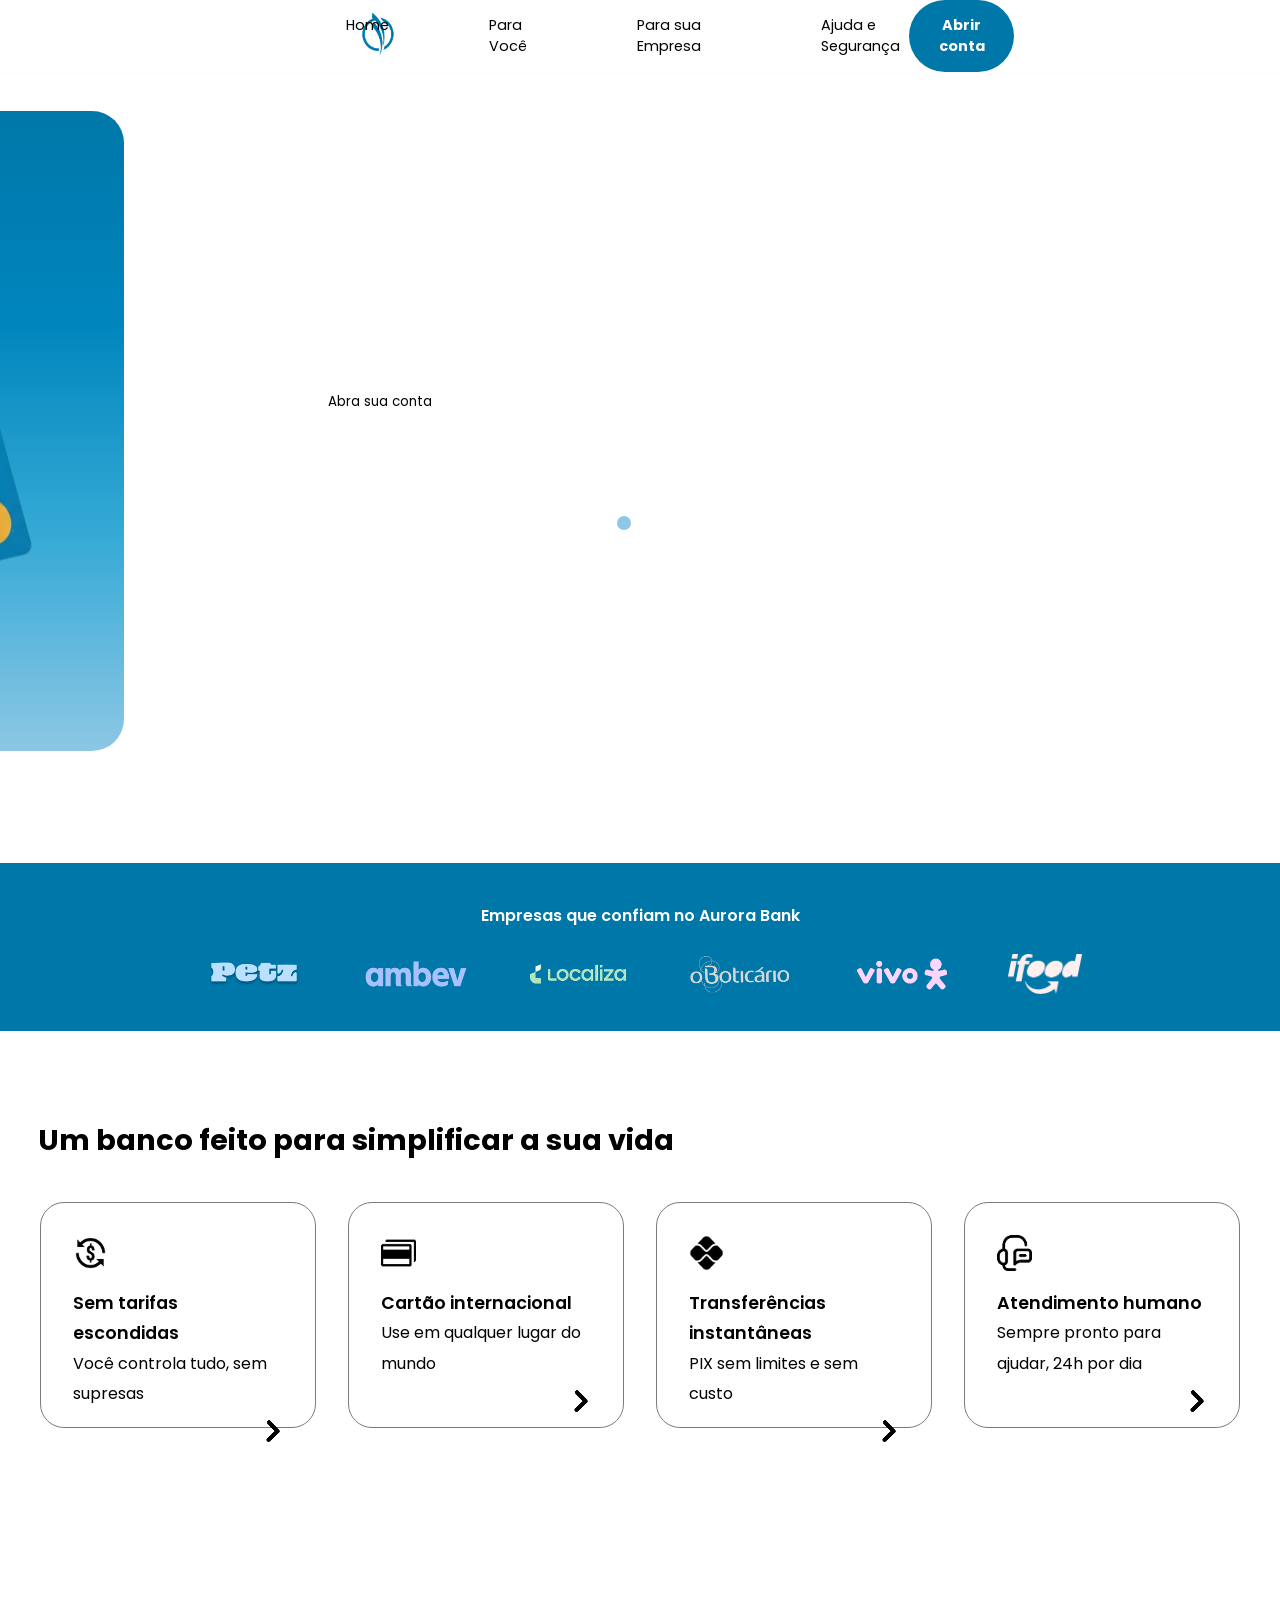
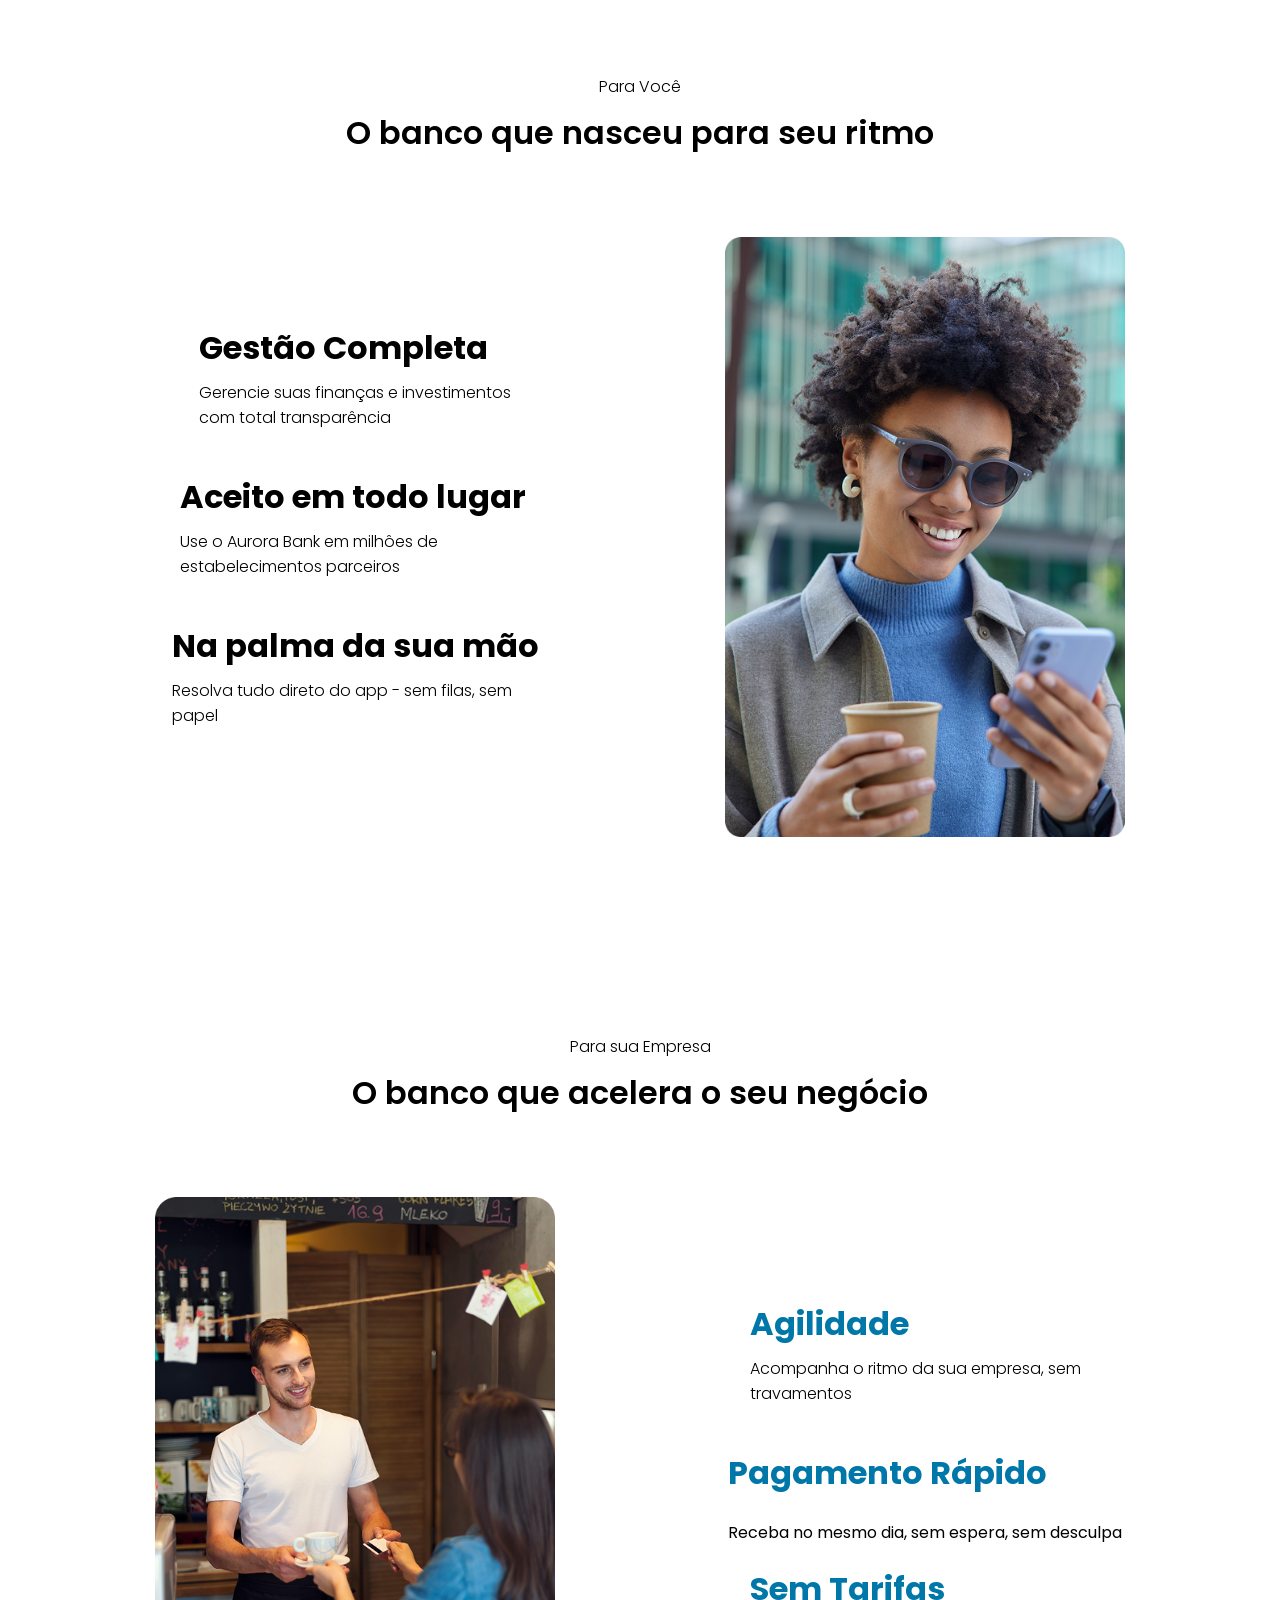
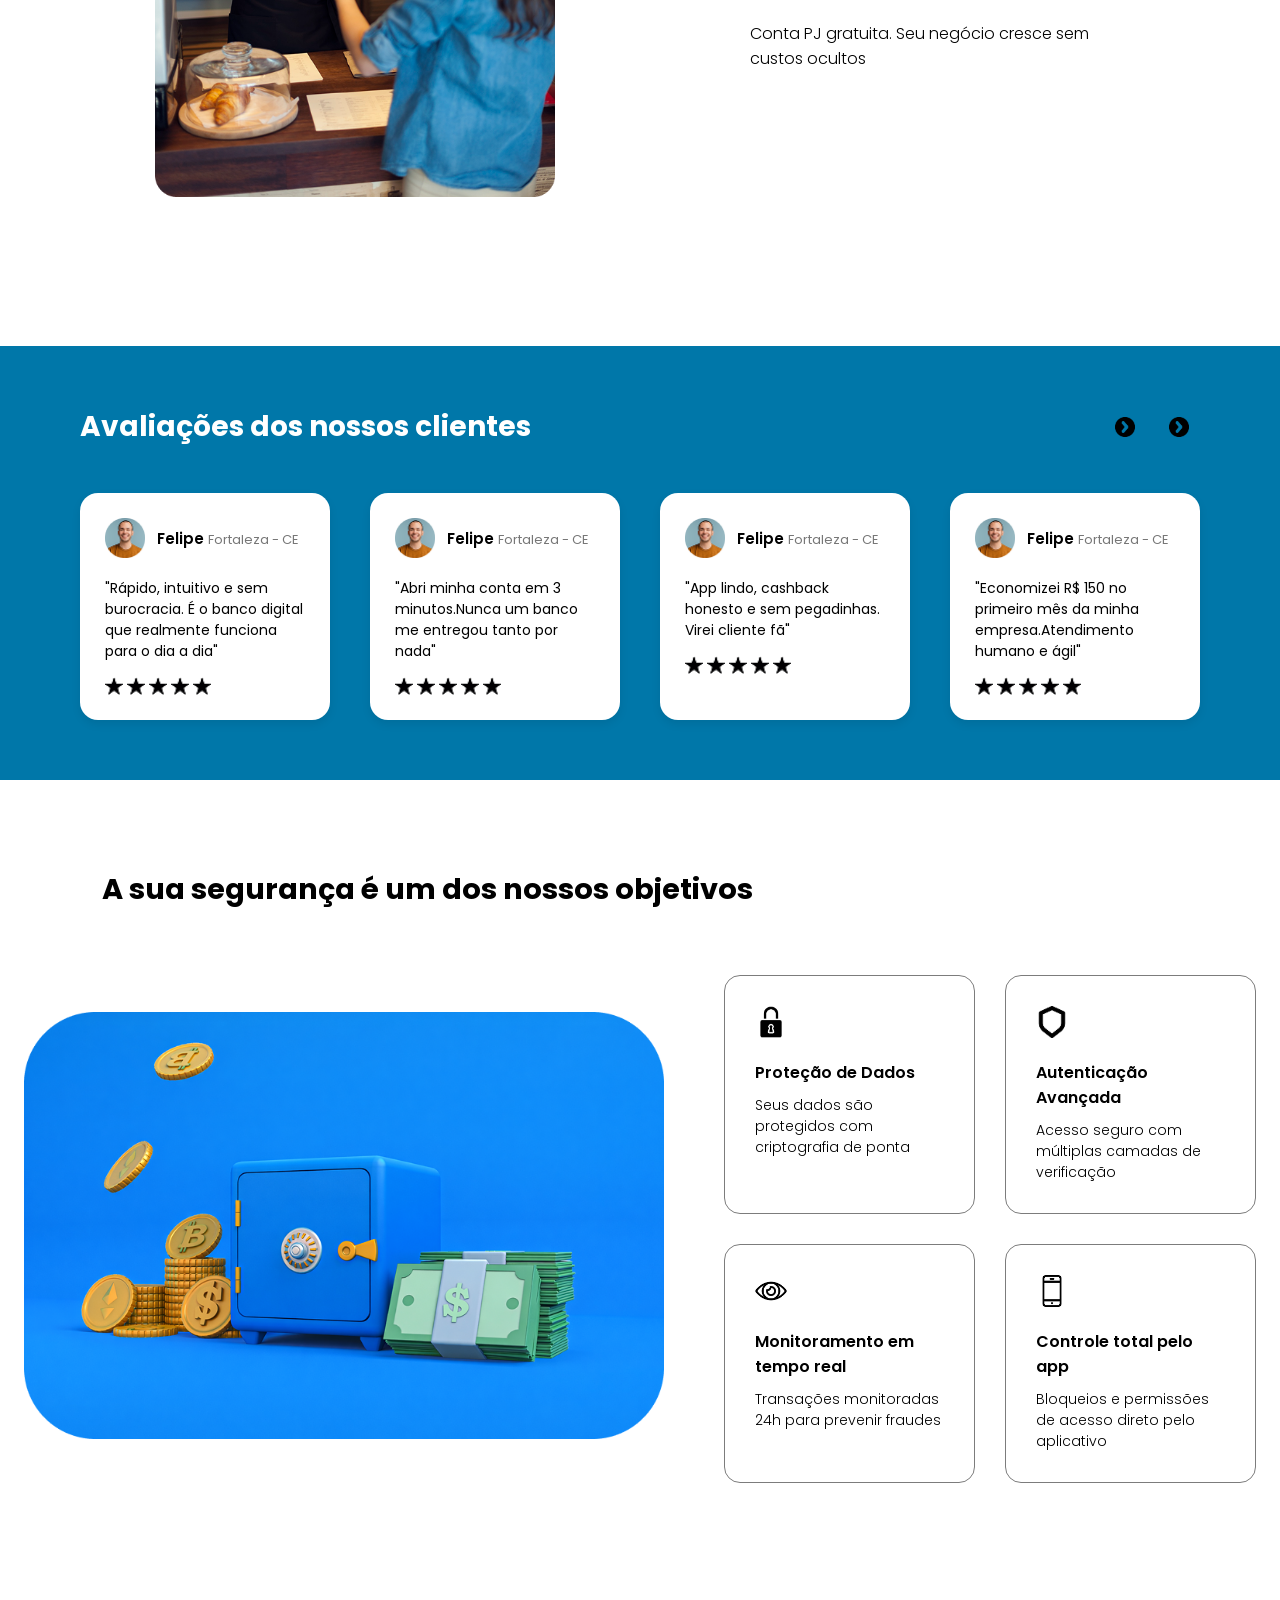
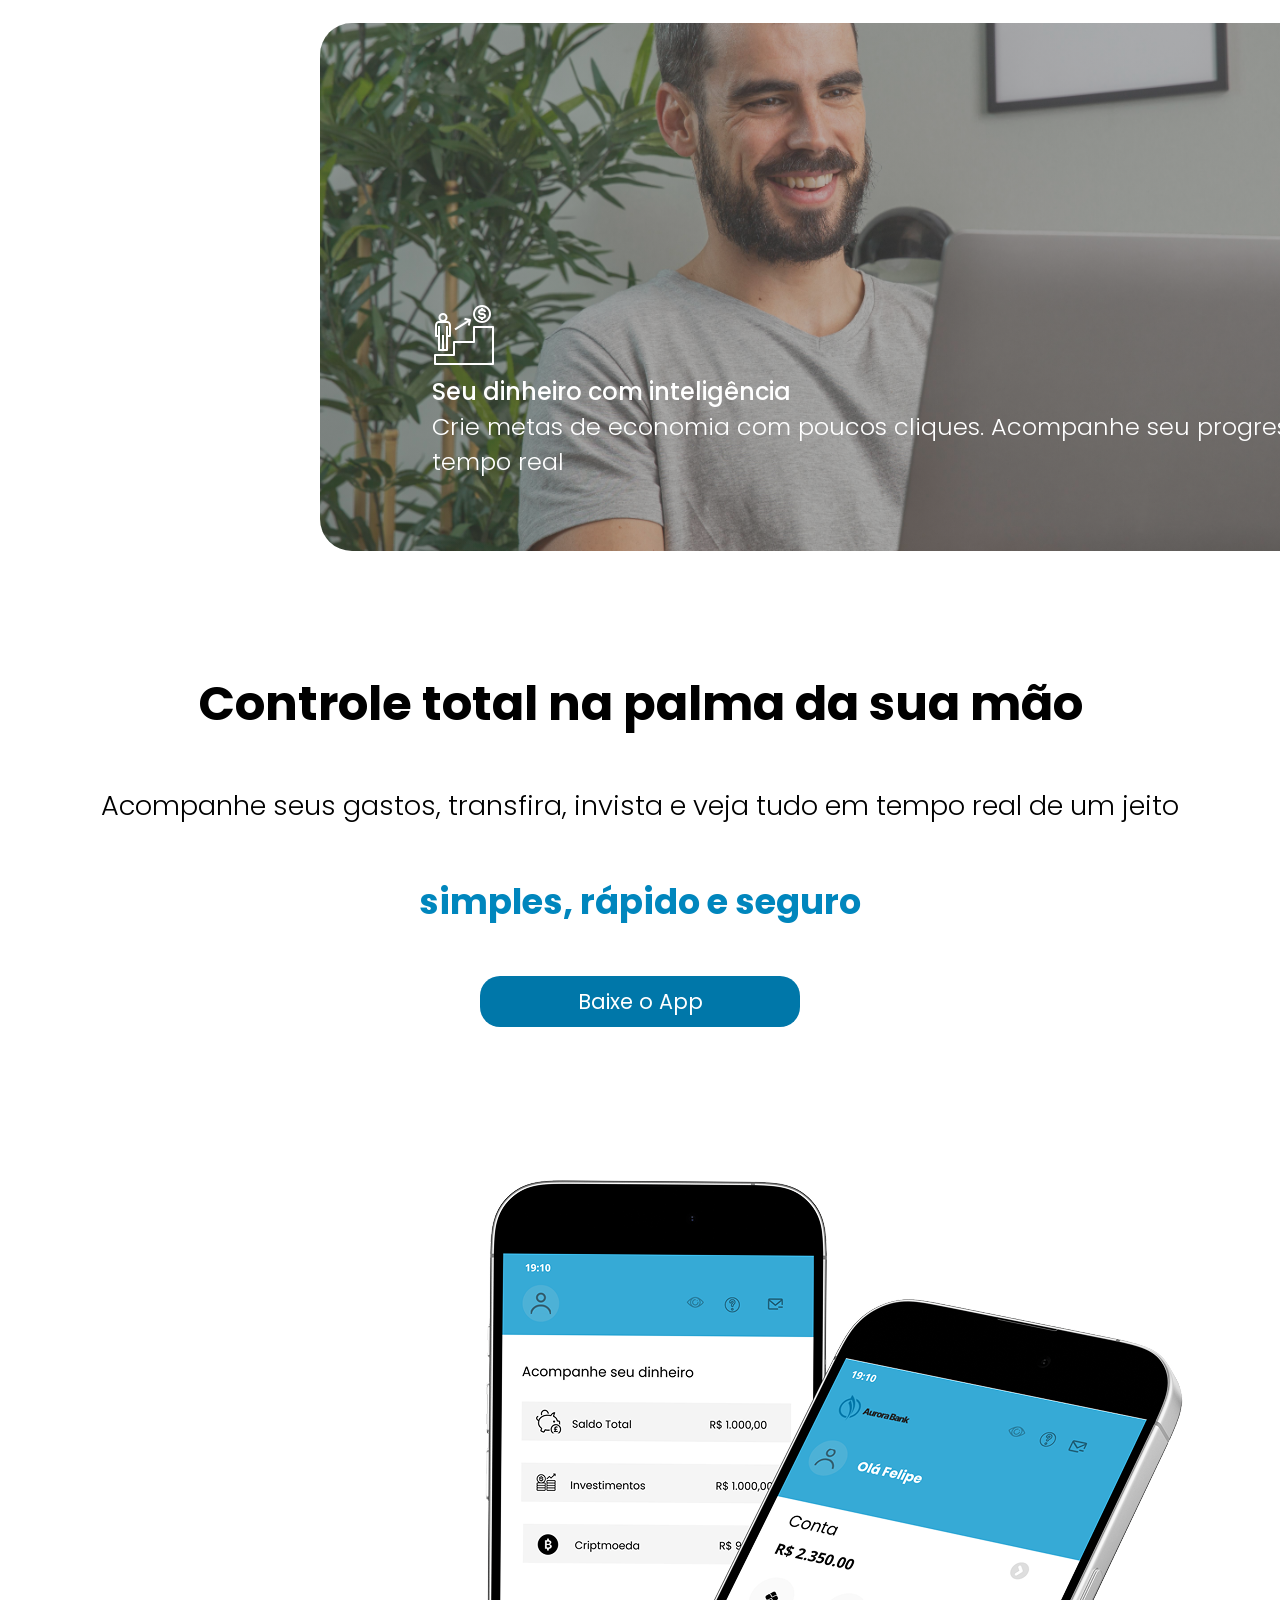
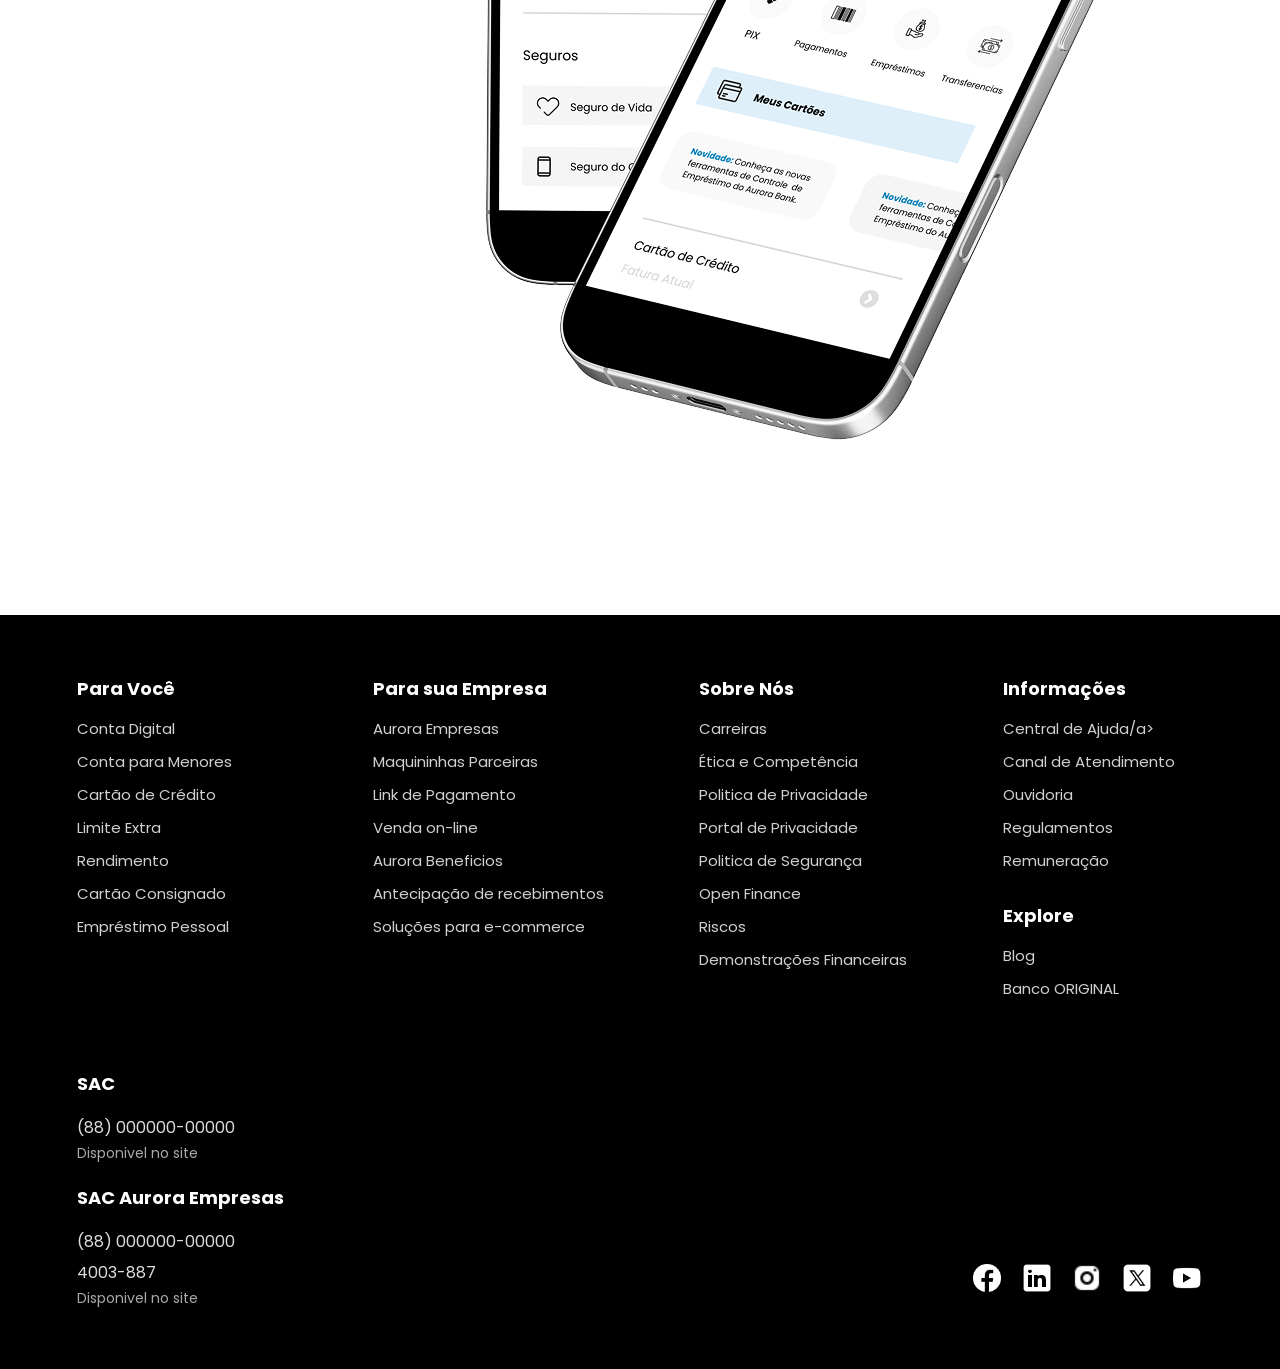
==== index.html @ 4ce25371 "reformulação das frases da secao do home - html e css" ====
<!DOCTYPE html>
<html lang="en">
<head>
    <meta charset="UTF-8">
    <meta name="viewport" content="width=device-width, initial-scale=1.0">
    <link rel="shortcut icon" href="assets/images/aurorabank1 4.png" type="image/x-icon">
    <link rel="stylesheet" href="assets/css/style.css">
    <title>Aurora Bank</title>
</head>
<body>
    
    <!-- HTML - MENU-->
    <header>
        <nav class="nav-bar">
            <div class="logo-bar">
                <img src="assets/images/aurorabank1 4.png" alt="">
            </div>
            <div class="nav-list">
                 <ul>
                    <li class="nav-item"><a href="index.html" class="nav-link">Home </a></li>
                    <li class="nav-item"><a href="paravoce.html" class="nav-link">Para Você</a></li>
                    <li class="nav-item"><a href="empresas.html" class="nav-link">Para sua Empresa</a></li>
                    <li class="nav-item"><a href="seguranca.html" class="nav-link"> Ajuda e Segurança</a></li>
                 </ul>
            </div>
            <div class="login-button">
                  <button><a href="#">Abrir conta</a></button>
            </div>
        </nav>
    </header>
    
    <!-- HTML - Section - Home-->
    <section class="section01-home" id="home">

           <input type="radio" name="radio-btn" id="radio1">
           <input type="radio" name="radio-btn" id="radio2">
           <input type="radio" name="radio-btn" id="radio3">
        

        <div class="container-section" id="slide-cartoes">
        <img src="assets/images/aurorabank1 2.svg" alt="" id="logo-section">
          <h1>Abra sua conta no Aurora Bank e <br>descubra um novo nascer financeiro</h1>
          <h2>Simples, rápido e 100% digital</h2>
          <button id="button-home">Abra sua conta</button>
          <img src="assets/images/68fd6c04-d8bb-4972-8d0e-b4b48f82babc 1.svg" alt="" id="imagem-section">
        
        </div>
        <div class="container-section" id="slide-cliente">
        <img src="assets/images/aurorabank1 2.svg" alt="" id="logo-section">
          <h1>Desperte o seu dinheiro para um novo começo</h1>
          <h2>A conta digital que nasceu para simplificar sua vida <br>rápida, segura e feita para você</h2>
          <button id="button-home">Abra sua conta</button>
        </div>
         <div class="container-section" id="slide-empreendedor">
        <img src="assets/images/aurorabank1 2.svg" alt="" id="logo-section">
          <h1>O novo nascer de seu negócio</h1>
          <h2>Gestão financeira descomplicada, integração digital e <br> um banco que cresce com você</h2>
          <button id="button-home">Abra sua conta</button>
        </div>

        <div class="navigation-auto">
            <div class="auto-btn1"></div>
            <div class="auto-btn2"></div>
            <div class="auto-btn3"></div>
        </div>

        <div class="manual-navigation">
            <label for="radio1" class="manual-btn"></label>
            <label for="radio2" class="manual-btn"></label>
            <label for="radio3" class="manual-btn"></label>
        </div>
    </section>

    <!--HTML - Section Empresas parceiras-->
    <section class="section02-empresas">
         <h1>Empresas que confiam no Aurora Bank</h1>
         <div class="logos">
         <img src="assets/images/image 23.png" alt="Petz">
         <img src="assets/images/image 24.png" alt="Ambev">
         <img src="assets/images/image 25.png" alt="Localiza">
         <img src="assets/images/image 26.png" alt="Oboticario">
         <img src="assets/images/image 27.png" alt="Vivo">
         <img src="assets/images/image 28.png" alt="iFood" id="ifood">
         </div>
    </section>

     <!--HTML - Section - Beneficios com o Aurora Bank-->
     <h1 id="title-section03" >Um banco feito para simplificar a sua vida</h1>
    <section class="section03-para-você" id="voce">
                 <div class="cards-beneficios">
                        <img src="assets/images/image 81.png" alt="" id="image-section" srcset="">
                        <h2 id="title-beneficios">Sem tarifas escondidas</h2>
                         <h2 id="descricao">Você controla tudo, sem supresas</h2>
                         <img src="assets/images/image 75.png" alt="" id="seta-section" srcset="">
                 </div>
                 <div class="cards-beneficios">
                        <img src="assets/images/image 79.png" alt="" id="image-section" srcset="">
                        <h2 id="title-beneficios">Cartão internacional</h2>
                         <h2 id="descricao">Use em qualquer lugar do mundo</h2>
                         <img src="assets/images/image 75.png" alt="" id="seta-section" srcset">
                 </div>
                 <div class="cards-beneficios">
                        <img src="assets/images/image 80.png" alt="" id="image-section" srcset="">
                        <h2 id="title-beneficios">Transferências instantâneas</h2>
                         <h2 id="descricao">PIX sem limites e sem custo</h2>
                         <img src="assets/images/image 75.png" alt="" id="seta-section"srcset="">
                 </div>
                 <div class="cards-beneficios">
                        <img src="assets/images/image 78.png" alt="" id="image-section" srcset="">
                        <h2 id="title-beneficios">Atendimento humano</h2>
                         <h2 id="descricao">Sempre pronto para ajudar, 24h por dia</h2>
                         <img src="assets/images/image 75.png" alt="" id="seta-section" srcset="">
                 </div>
        </section>


        <!--HTML - Section - Dia a Dia-->
        <section class="section04-dia-a-dia" id="voce">
            <div class="div-title">
              <h2>Para Você</h2>
              <h1>O banco que nasceu para seu ritmo</h1>
            </div>  
            <div class="content">
            <div class="div-left">
              <div class="div-dia">
                  
                  <h1>Gestão Completa</h1>
                  <h2>Gerencie suas finanças e investimentos <br> com total transparência</h2>
              </div>
              <div class="div-dia">
                  <h1>Aceito em todo lugar</h1>
                  <h2>Use o Aurora Bank em milhôes de estabelecimentos parceiros</h2>
              </div>
              <div class="div-dia">
                  <h1>Na palma da sua mão</h1>
                  <h2>Resolva tudo direto do app - sem filas, sem papel</h2>
              </div>
              </div>
              <div class="div-right">
              <img src="assets/images/image 99.png" alt="">
              </div>
              </div>
        </section>

        <!-- HTML -Section 05 - Empreendedor-->
        <section class="section05-empreendedor" id="empresa">
            <div class="div-title-e">
              <h2>Para sua Empresa</h2>
              <h1>O banco que acelera o seu negócio</h1>
            </div>  
            <div class="content-e">
                <div class="div-left-e">
              <img src="assets/images/image 100.png" alt="">
              </div>
            <div class="div-right-e">
              <div class="div-empreendedor">
                  
                  <h1>Agilidade</h1>
                  <h2>Acompanha o ritmo da sua empresa, sem travamentos</h2>
              </div>
              <div class="div-empreendedor">
                  <h1>Pagamento Rápido</h1>
                  <h2></h2>Receba no mesmo dia, sem espera, sem desculpa</h2>
              </div>
              <div class="div-empreendedor">
                  <h1>Sem Tarifas</h1>
                  <h2>Conta PJ gratuita. Seu negócio cresce sem custos ocultos</h2>
              </div>
              </div>
        </section>

    <!--HTML - Section - Avaliações-->
    <section class="section-avaliacoes">
    <div class="header-area">
        <h2>Avaliações dos nossos clientes</h2>

        <div class="avaliacoes-arrows">
            <button class="arrow"><img src="assets/images/image 40.png"></button>
            <button class="arrow"><img src="assets/images/image 40.png"></button>
        </div>
    </div>

    <div class="cards">
        <div class="card">
            <div class="topo">
                <img src="assets/images/image 77.png" class="avatar">
                <div>
                    <strong class="user">Felipe</strong>
                    <span class="local">Fortaleza - CE</span>
                </div>
            </div>
            <p class="text">"Rápido, intuitivo e sem burocracia. É o banco digital que realmente funciona para o dia a dia"</p>
            <div class="stars">
                <img src="assets/images/image 44.png">
                <img src="assets/images/image 44.png">
                <img src="assets/images/image 44.png">
                <img src="assets/images/image 44.png">
                <img src="assets/images/image 44.png">
            </div>
        </div>

        <div class="card">
            <div class="topo">
                <img src="assets/images/image 77.png" class="avatar">
                <div>
                    <strong class="user">Felipe</strong>
                    <span class="local">Fortaleza - CE</span>
                </div>
            </div>
            <p class="text">"Abri minha conta em 3 minutos.Nunca um banco me entregou tanto por nada"</p>
            <div class="stars">
                <img src="assets/images/image 44.png">
                <img src="assets/images/image 44.png">
                <img src="assets/images/image 44.png">
                <img src="assets/images/image 44.png">
                <img src="assets/images/image 44.png">
            </div>
        </div>

        <div class="card">
            <div class="topo">
                <img src="assets/images/image 77.png" class="avatar">
                <div>
                    <strong class="user">Felipe</strong>
                    <span class="local">Fortaleza - CE</span>
                </div>
            </div>
            <p class="text">"App lindo, cashback honesto e sem pegadinhas. Virei cliente fã"</p>
            <div class="stars">
                <img src="assets/images/image 44.png">
                <img src="assets/images/image 44.png">
                <img src="assets/images/image 44.png">
                <img src="assets/images/image 44.png">
                <img src="assets/images/image 44.png">
            </div>
        </div>

        <div class="card">
            <div class="topo">
                <img src="assets/images/image 77.png" class="avatar">
                <div>
                    <strong class="user">Felipe</strong>
                    <span class="local">Fortaleza - CE</span>
                </div>
            </div>
            <p class="text">"Economizei R$ 150 no primeiro mês da minha empresa.Atendimento humano e ágil"</p>
            <div class="stars">
                <img src="assets/images/image 44.png">
                <img src="assets/images/image 44.png">
                <img src="assets/images/image 44.png">
                <img src="assets/images/image 44.png">
                <img src="assets/images/image 44.png">
            </div>
        </div>
    </div>
    </section>

    <h1 id="title-section06">A sua segurança é um dos nossos objetivos</h1>
    <section class="section06-seguranca" id="seguranca">
       <div class="container-seguranca">
      <div class="content-seguranca">
        <div class="div-left-seguranca">
            <img src="assets/images/image 70.png" alt="" srcset="">
        </div>
        <div class="div-right-seguranca">
             <div class="cards-seguranca">
                <img src="assets/images/image 91.png" alt="" srcset="">
                <h1>Proteção de Dados</h1>
                <h2>Seus dados são protegidos com criptografia de ponta</h2>
             </div>
             <div class="cards-seguranca">
                <img src="assets/images/image 92.png" alt="" srcset="">
                <h1>Autenticação Avançada</h1>
                <h2>Acesso seguro com múltiplas camadas de verificação</h2>
             </div>
             <div class="cards-seguranca">
                <img src="assets/images/image 93.png" alt="" srcset="">
                <h1>Monitoramento em tempo real</h1>
                <h2>Transações monitoradas 24h para prevenir fraudes</h2>
             </div>
             <div class="cards-seguranca">
                <img src="assets/images/image 94.png" alt="" srcset="">
                <h1>Controle total pelo app</h1>
                <h2>Bloqueios e permissões de acesso direto pelo aplicativo</h2>
             </div>
        </div>
        </div>
    </section>

    <section class="section-compras">
        <div class="div-compras">
            <img src="assets/images/icons8-investimentos-64.png" alt="">
            <h1>Seu dinheiro com inteligência</h1>
            <h2>Crie metas de economia com poucos cliques. Acompanhe seu progresso em tempo real</h2>
        </div>
    </section>


    <!--HTML - Section 07 - App Aurora -->
    <section class="section07-app-aurora" id="app">
        <div class="app-frase">
        <h1>Controle total na palma da sua mão</h1>
        <h2>Acompanhe seus gastos, transfira, invista e veja tudo em tempo real de um jeito</h2>
        <h3>simples, rápido e seguro</h3>
        <button>Baixe o App</button>
        </div>
        <img src="assets/images/image 78 (1).png" alt="" srcset="">
    </section>



   <!--HTML - Section - Rodapé-->
      <footer class="footer"> 
          <div class="footer-container">
              <div class="footer-cool">
                  <h3>Para Você</h3>
                  <a href="#">Conta Digital</a>
                  <a href="#">Conta  para Menores</a>
                  <a href="#">Cartão de Crédito</a>
                  <a href="#">Limite Extra</a>
                  <a href="#">Rendimento</a>
                  <a href="#">Cartão Consignado</a>
                  <a href="#">Empréstimo Pessoal</a>
              </div>

              <div class="footer-cool">
                  <h3>Para sua Empresa</h3>
                  <a href="#">Aurora Empresas</a>
                  <a href="#">Maquininhas Parceiras</a>
                  <a href="#">Link de Pagamento</a>
                  <a href="#">Venda on-line</a>
                  <a href="#">Aurora Beneficios</a>
                  <a href="#">Antecipação de recebimentos</a>
                  <a href="#">Soluções para e-commerce</a>
              </div>

              <div class="footer-cool">
                  <h3>Sobre Nós</h3>
                  <a href="#">Carreiras</a>
                  <a href="#">Ética e Competência</a>
                  <a href="#">Politica de Privacidade</a>
                  <a href="#">Portal de Privacidade</a>
                  <a href="#">Politica de Segurança</a>
                  <a href="#">Open Finance</a>
                  <a href="#">Riscos</a>
                  <a href="#">Demonstrações Financeiras</a>
              </div>

                <div class="footer-cool">
                  <h3>Informações</h3>
                  <a href="#">Central de Ajuda/a>
                  <a href="#">Canal de Atendimento</a>
                  <a href="#">Ouvidoria</a>
                  <a href="#">Regulamentos</a>
                  <a href="#">Remuneração</a>

                  <h3 class="mt">Explore</h3>
                  <a href="#">Blog</a>
                  <a href="#">Banco ORIGINAL</a>
              </div>

              <div class="footer-cool">
                 <h3>SAC</h3>
                 <p>(88) 000000-00000</p>
                 <span>Disponivel no site</span>

                 <h3 class="mt">SAC Aurora Empresas</h3>
                 <p>(88) 000000-00000</p>
                 <p>4003-887</p>
                 <span>Disponivel no site</span>
              </div>

              <div class="footer-social">
                 <img src="assets/images/icons8-facebook-novo-50.png" alt="">
                 <img src="assets/images/icons8-linkedin-50.png" alt="">
                 <img src="assets/images/icons8-instagram-24.png" alt="">
                 <img src="assets/images/icons8-x-50.png" alt="">
                 <img src="assets/images/icons8-youtube-50.png" alt="">
              </div>
          </div>
      </footer>

    
    <script src="assets/js/main.js"></script>
</body>
</html>
---- assets/css/style.css ----
@import url('https://fonts.googleapis.com/css2?family=Poppins:ital,wght@0,100;0,200;0,300;0,400;0,500;0,600;0,700;0,800;0,900;1,100;1,200;1,300;1,400;1,500;1,600;1,700;1,800;1,900&display=swap');


:root{
   --azul01: #0077a9;
   --azul02: #0086bd;
   --azul03: #36aad6;
   --azul04: #8cc7e5;
   --azul05: #deeff9;
   --branco: #FFFF;
   --preto: #0000;
   --cinza: #7c7c7c;
   --cinza02: #fcfcfc;
}

@media (min-width: 1200px) {
    


/* CSS - MENU */

*{
    padding: 0;
    margin: 0;
    font-family: 'Poppins', sans-serif;
}

header{
    border-bottom: 1px solid var(--cinza02);
    position: relative;
    z-index: 9999;
}

.nav-bar{
    display: flex;
    justify-content: space-between;
    padding: 1.5rem 6rem;
    height: 1.5em;
    margin:  0 170px;
    align-items: center;
}

.logo-bar{
    display: flex;
    align-items: center;
}

.logo-bar img{
    margin-top: 1px;
    width: 80px;
    height: 80px;
    margin-left: 90%;
}

.nav-list{
    display: flex;
    align-items: center;
}

.nav-list ul{
    display: flex;
    justify-content: center;
    list-style: none;
    gap: 100px;
}


.nav-item{
    text-decoration: none;
    font-size: 0.9rem;
    font-weight: 400;
}

.nav-link{
    position: relative;
    z-index: 100000;
    color: black;
    text-decoration: none;
}


.login-button button{
    border: none;
    background-color: var(--azul01);
    padding: 15px 20px;
    border-radius: 40px;
    

}

.login-button button a{
    text-decoration: none;
    color: var(--branco);
    font-weight: bold;
    font-size: 0.9rem;
}

/* CSS - Section 01 - Home */

.section01-home{
    background-color: var(--branco);
    height: 47rem;
    display: grid;
    grid-template-columns: 1fr 1fr 1fr;
    margin: 0 auto;
    margin-top: 3%;
    overflow: hidden;
    position: relative;
    z-index: 1;
}

.section01-home input{
    display: none;
}

.manual-navigation{
    position: absolute;
    width: 100%;
    bottom: 20px;
    margin-top: -40px;
    display: flex;
    justify-content: center;
    margin-left: 25%;
}
.manual-btn{
    border: 2px solid transparent;
    padding: 5px;
    border-radius: 10px;
    cursor: pointer;
    margin-top: 80%;
    transition: 0.5s;
}

.manual-btn:not(:last-child){
    margin-right: 40px;
}

.manual-btn:hover{
    background-color: var(--azul01);
}

#radio1:checked ~ .container-section{
    margin-left: 20%;
}

#radio2:checked ~ .container-section{
    margin-left: -85%;
}

#radio3:checked ~ .container-section{
    margin-left: -180%;
}

.navigation-auto div{
     border: 2px solid transparent;
     padding: 5px;
     border-radius: 10px;
     cursor: pointer;
     transition: 0.5s;
}

.navigation-auto{
    position: absolute;
    width: 200px;
    margin-top: 31%;
    display: flex;
    justify-content: center;
    display: flex;
    justify-content: center;
    margin-left: 40.3%;
    background: var(--branco);
    border-radius: 2rem;
    padding: 0.5rem;
}

.navigation-auto div:not(:last-child){
    margin-right: 40px;
}

#radio1:checked ~.navigation-auto .auto-btn1{
    background-color: var(--azul04);
}

#radio2:checked ~.navigation-auto .auto-btn2{
    background-color: var(--azul04);
}

#radio3:checked ~.navigation-auto .auto-btn3{
    background-color: var(--azul04);
}




.container-section{
    margin-top: 50%;
    height: 40rem;
    background-color: var(--azul04);
    width: 80rem;
    border-radius: 2rem;
    margin:  0 80px 70px;
    margin-left: 15%;
    background: linear-gradient(var(--azul01),var(--azul02),var(--azul03), var(--azul04));
    
}

.container-section h1{
    color: var(--branco);
    font-size: 2.2rem;
    margin-left: 5%;
    
}
.container-section h2{
    margin-top: 2.5%;
    margin-left: 5%;
    font-weight: 300;
    color: var(--branco);
}

#logo-section{
    width: 6rem;
    margin-left: 4%;
    margin-top: 5%;
    
}

#imagem-section{
    transform:translateY(-253.5px);
    width: 40rem;
    margin-left: 50%;
    
}

#slide-cliente{
   background-image: url("../images/cliente2.jpg");
   background-size: cover;
   background-position: center;
}

#slide-empreendedor{
   min-height: 600px;
   background: linear-gradient(rgba(0,0,0,0.45), rgba(0,0,0,0.45)), url("../images/barista2.jpg");
   background-size: cover;
   background-position: center right;
   background-repeat: no-repeat;
}

#button-home{
    text-decoration: none;
    border: none;
    border-radius: 1rem;
    padding: 10px 60px;
    margin-left: 5%;
    margin-top: 3.5%;
    background-color: var(--branco);
}

/* CSS - Section 02 - Empresas parceiras */

.section02-empresas{
    background-color: var(--azul01);
    height: 8rem;
    text-align: center;
    padding: 40px 0 0px 0;
}

.section02-empresas h1{
    color: var(--branco);
    font-size: 1rem;
    margin-bottom: -10px;
    font-weight: 600;
}

.logos{
    display: flex;
    justify-content: center;
    align-items: center;
    gap: 50px;
    flex-wrap: wrap;
}

.logos img{
    height: 7rem;
    transition: .3s;
}

.logos img:hover{
    transform: scale(1.1);
}

#ifood{
    height: 40px;
}

#natura{
    height: 40px;
}

/* CSS - Section 03 - Beneficios Aurora Bank */

#title-section03{
    margin-top: 5.5rem;
    margin-left: 3%;
    font-size: 1.8rem;
}


.section03-para-você{
    height: 24rem;
    display: flex;
    flex-wrap: wrap;
    padding: 1.5rem;

}

.cards-beneficios{
    flex: 1 1 100px;
    margin: 10px;
    border: 1px solid var(--cinza);
    height: 10rem;
    width: 3rem;
    margin: 1rem;
    padding: 2rem;
    border-radius: 1.5rem;
}

.cards-beneficios h2{
    line-height: 1.9rem;
}


#title-beneficios{
    margin-top: 5%;
    font-weight: 600;
    font-size: 1.1rem;
}

#descricao{
    font-weight: 400;
    font-size: 1rem;
}

#image-section{
    width: 2.2rem;
}

#seta-section{
    width: 2,1rem;
    margin-top: 5%;
    margin-left: 90%;
    cursor: pointer;
} 


/* CSS - Section 04 - Dia a Dia */

.section04-dia-a-dia{
    height: 50rem;
    padding: 80px 20px;
}


.div-title{
    text-align: center;
    margin-bottom: 80px;
}


.div-title h1{
    font-size: 2rem;
    font-weight: 600;   
}

.div-title h2{
    display: block;
    font-size: 1rem;
    font-weight: 300;
    margin-bottom: 10px;;
}

.content{
    display: flex;
    justify-content: space-between;
    align-items: center;
    gap: 60px;
    max-width: 1200px;
    margin: 0 auto;
    padding: 0 80px;
}

.div-left{
    flex: 1 ;
    display: flex;
    flex-direction: column;
    gap: 20px;
    align-items: center;
}

.div-dia h1{ 
    font-size: 2rem;
    margin-bottom: 8px;
}

.div-dia h2{
    font-size: 1rem;
    font-weight: 300;
    max-width: 350px;
    margin-bottom: 23px;
}

.div-right{
    flex: 1;
    display: flex;
    justify-content: center;
    
}

.div-right img{
    width: 100%;
    max-width: 400px;
    object-fit: cover;
}



/* CSS - Section - Empreendedor */
.section05-empreendedor{
    height: 52rem;
    padding: 80px 20px;
}

.div-title-e{
    text-align: center;
    margin-bottom: 80px;
}

.div-title-e h2{
    display: block;
    font-size: 1rem;
    font-weight: 300;
    margin-bottom: 10px;;
}

.div-title-e h1{
    font-size: 2rem;
    font-weight: 600;   
}

.content-e{
    
    display: flex;
    justify-content: space-between;
    align-items: center;
    gap: 60px;
    max-width: 1200px;
    margin: 0 auto;
    padding: 0 80px;
}

.div-left-e{
    flex: 1;
    display: flex;
    justify-content: center;
}

.div-left-e img{
    width: 100%;
    max-width: 400px;
    object-fit: cover;
}

.div-right-e{
    flex: 1 ;
    display: flex;
    flex-direction: column;
    gap: 20px;
    align-items: center;
}

.div-empreendedor h1{ 
    font-size: 2rem;
    margin-bottom: 8px;
    color: var(--azul01);
}

.div-empreendedor h2{
    font-size: 1rem;
    font-weight: 300;
    max-width: 350px;
    margin-bottom: 23px;
}



/* CSS - Section - Avaliações */

.section-avaliacoes {
    background: var(--azul01);
    padding: 60px 80px;
    color: var(--branco);
}

.header-area {
    display: flex;
    justify-content: space-between;
    align-items: center;
    margin-bottom: 45px;
}

.header-area h2 {
    font-size: 28px;
    font-weight: 700;
}

.avaliacoes-arrows{
    display: flex;
    gap: 12px;
}

.arrow {
    background: transparent;
    border: none;
    width: 42px;
    height: 42px;
    border-radius: 8px;
    cursor: pointer;
    display: flex;
    align-items: center;
    justify-content: center;
}

.arrow img {
    width: 20px;
}

.cards {
    display: flex;
    gap: 40px;
    justify-content: center;
}

.card {
    background: var(--branco);
    width: 360px;
    border-radius: 18px;
    padding: 25px;
    box-shadow: 0 4px 10px rgba(0,0,0,0.08);
    color: #000;
    transition: transform 0.3ms ease, box-shadow 0.3s ease;
}

.card.hover{
    transform: translateY(-8px);
    box-shadow: 0 20px 40px var(--cinza);
}

.topo {
    display: flex;
    align-items: center;
    gap: 12px;
    margin-bottom: 20px;
}

.avatar {
    width: 40px;
    height: 40px;
    border-radius: 8px;
}

.user {
    font-size: 15px;
    font-weight: 600;
}

.local {
    font-size: 13px;
    color: #777;
}

.text {
    font-size: 14px;
    line-height: 1.5;
    margin-bottom: 15px;
}

.stars {
    display: flex;
    gap: 4px;
}

.stars img {
    width: 18px;
    height: 18px;
}

/*CSS - Section - Segurança */
.section06-seguranca{
    height: 39rem;
    display: flex;
    flex-wrap: wrap;
    padding: 1.5rem;
}

#title-section06{
    margin-top: 5.5rem;
    margin-left: 8%;
    font-size: 1.8rem;
    margin-bottom: 40px;
}

.container-seguranca{
    max-width: 1400px;
    margin: 0 auto;

}

.content-seguranca{
    display: flex;
    align-items: center;
    gap: 60px;
}

.div-left-seguranca{
    flex: 1;
}

.div-left-seguranca img{
    width: 40rem;
    object-fit: cover;
}

.div-right-seguranca{
    flex: 1;
    display: grid;
    grid-template-columns: repeat(2, 1fr);
    gap: 30px;
}

.cards-seguranca{
    padding: 30px;
    border-radius: 16px;
    border: 1px solid var(--cinza);
    transition: 0.3s;
}

.cards-seguranca img{
    width: 2rem;
    margin-bottom: 15px;
}

.cards-seguranca h1{
    font-size: 16px;
    margin-bottom: 10px;
    font-weight: 600;
}

.cards-seguranca h2{
    font-size: 14px;
    font-weight: 300;
    line-height: 1.5;
}


/* CSS - Section - Compras */
.section-compras{
    height: 40rem;
}

.div-compras{
    height: 33rem;
    width: 70rem;
    background: linear-gradient(rgba(100, 100, 100, 0.45), rgba(90, 90, 90, 0.45)), url("../images/smiley-man-working-from-home-laptop.jpg");
    background-size: cover;
    background-position: center right;
    background-repeat: no-repeat;
    margin-left: 25%;
    border-radius: 2rem;

}
.div-compras img{
    margin-top: 25%;
    margin-left: 10%;
}

.div-compras h1{
    color: var(--branco);
    margin-left: 10%;
    font-weight: 500;

}

.div-compras h2{
    color: var(--branco);
    margin-left: 10%;
    font-weight: 300;
}


/* CSS - App Aurora */
.section07-app-aurora{
    height: 97rem;
}

.section07-app-aurora img{
      margin-left: 30%;
      transform: translateY(-100px);
}

.section07-app-aurora img:hover{
    transform: scale(1.1);
}

.app-frase{
    text-align: center;
}

.app-frase h1{
    font-size: 3rem;
    line-height: 1.7;
}

.app-frase h2{
    font-size: 1.7rem;
    font-weight: 300;
    line-height: 4.5;
}

.app-frase h3{
    font-size: 2.2rem;
    line-height: 2;
    color: var(--azul02);
}



.app-frase button{
    margin-top: 3%;
    padding: 10px;
    width: 20rem;
    font-size: 1.3rem;
    border-radius: 20px;
    border: none;
    color: var(--branco);
    background-color: var(--azul01);
    cursor: pointer;
}
/* CSS - Rodapé */

.footer {
    background: #000;
    padding: 60px 6%;
    color: #fff;
}

.footer-container {
    display: flex;
    justify-content: space-between;
    gap: 60px;
    flex-wrap: wrap;
}

.footer-cool {
    display: flex;
    flex-direction: column;
    min-width: 200px;
}

.footer-cool h3 {
    font-size: 18px;
    margin-bottom: 15px;
    font-weight: 700;
}

.footer-cool a {
    color: #d1d1d1;
    text-decoration: none;
    margin-bottom: 10px;
    font-size: 15px;
    transition: .3s;
    display: inline-block;
}

.footer-cool a:hover {
    color: #fff;
}

.footer-cool p {
    margin: 3px 0;
    color: #ddd;
}

.footer-cool span {
    font-size: 14px;
    color: #aaa;
}

.footer-cool .mt {
    margin-top: 20px;
}

/* Ícones sociais */
.footer-social {
    margin-top: 17%;
    display: flex;
    gap: 18px;
    margin-left: 2%;
}

.footer-social img {
    width: 32px;
    height: 32px;
    cursor: pointer;
    transition: .3s;
}

.footer-social img:hover {
    opacity: 0.7;
}

}
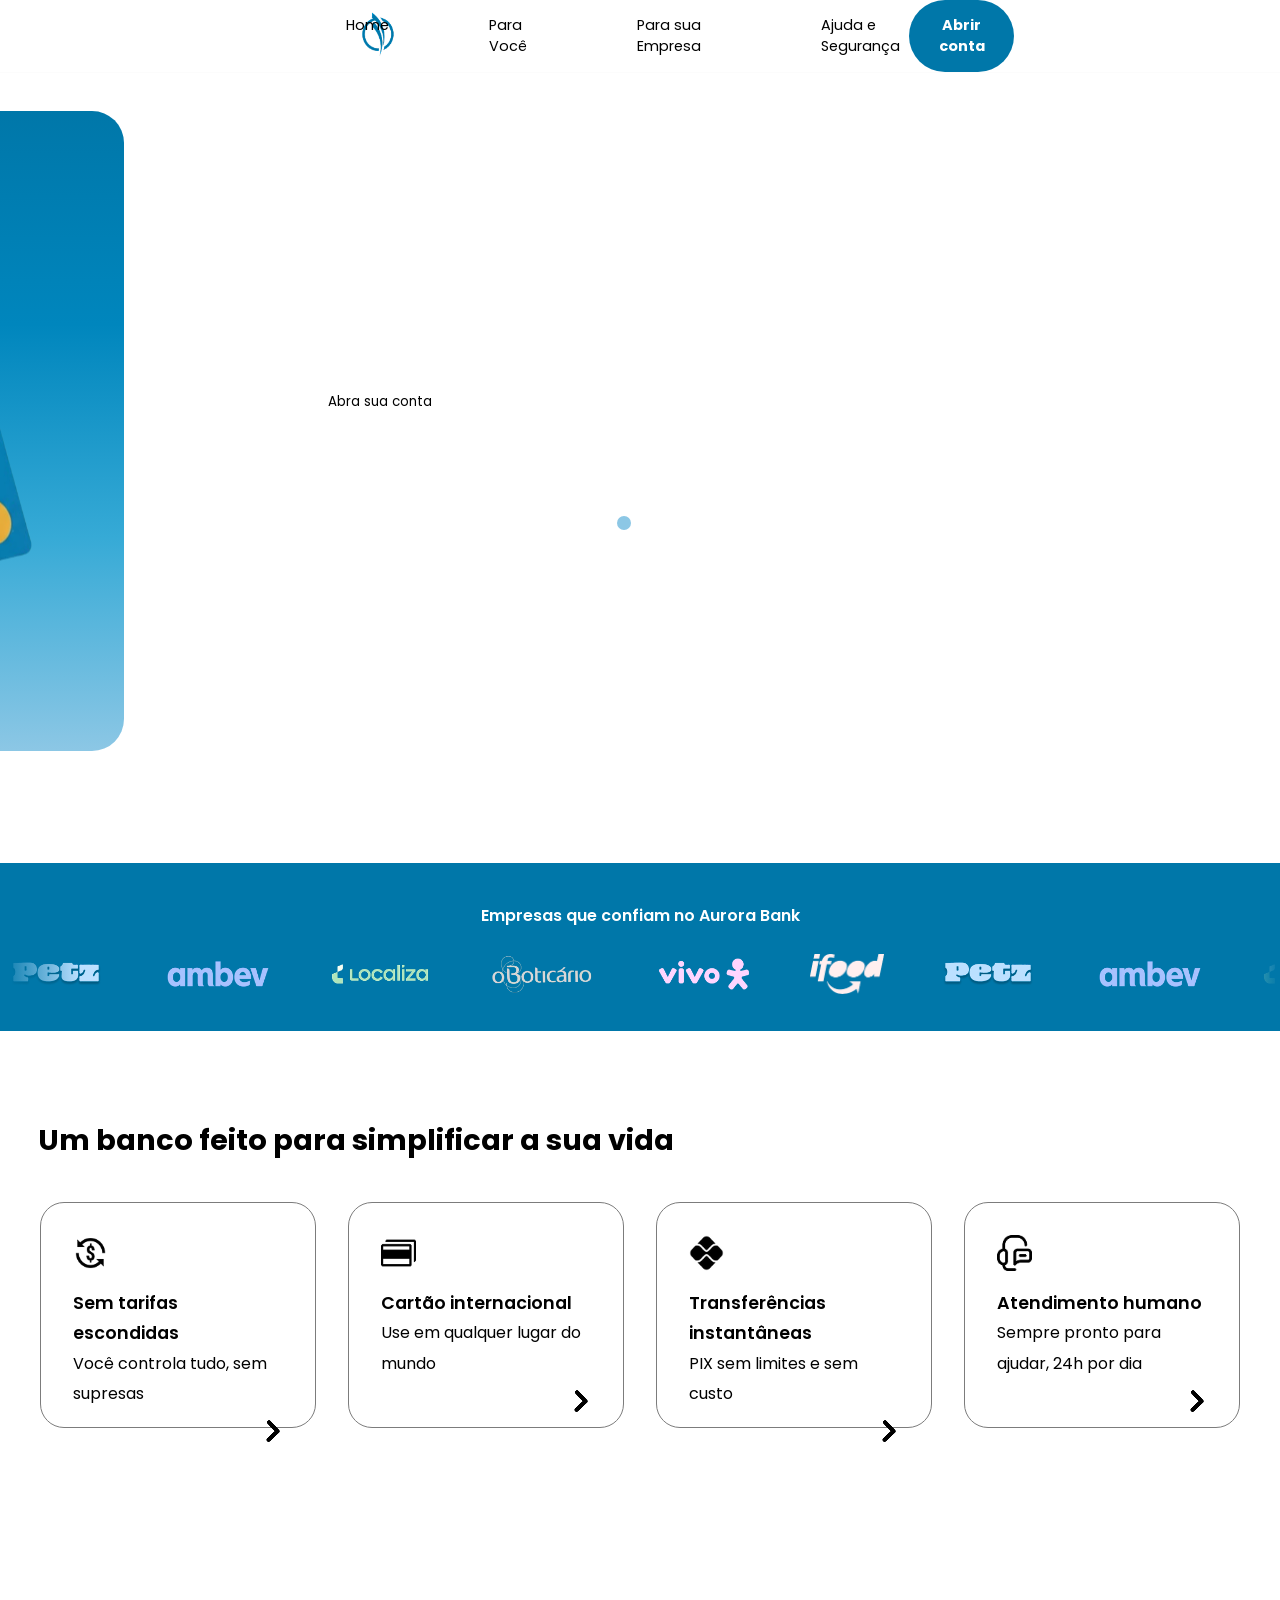
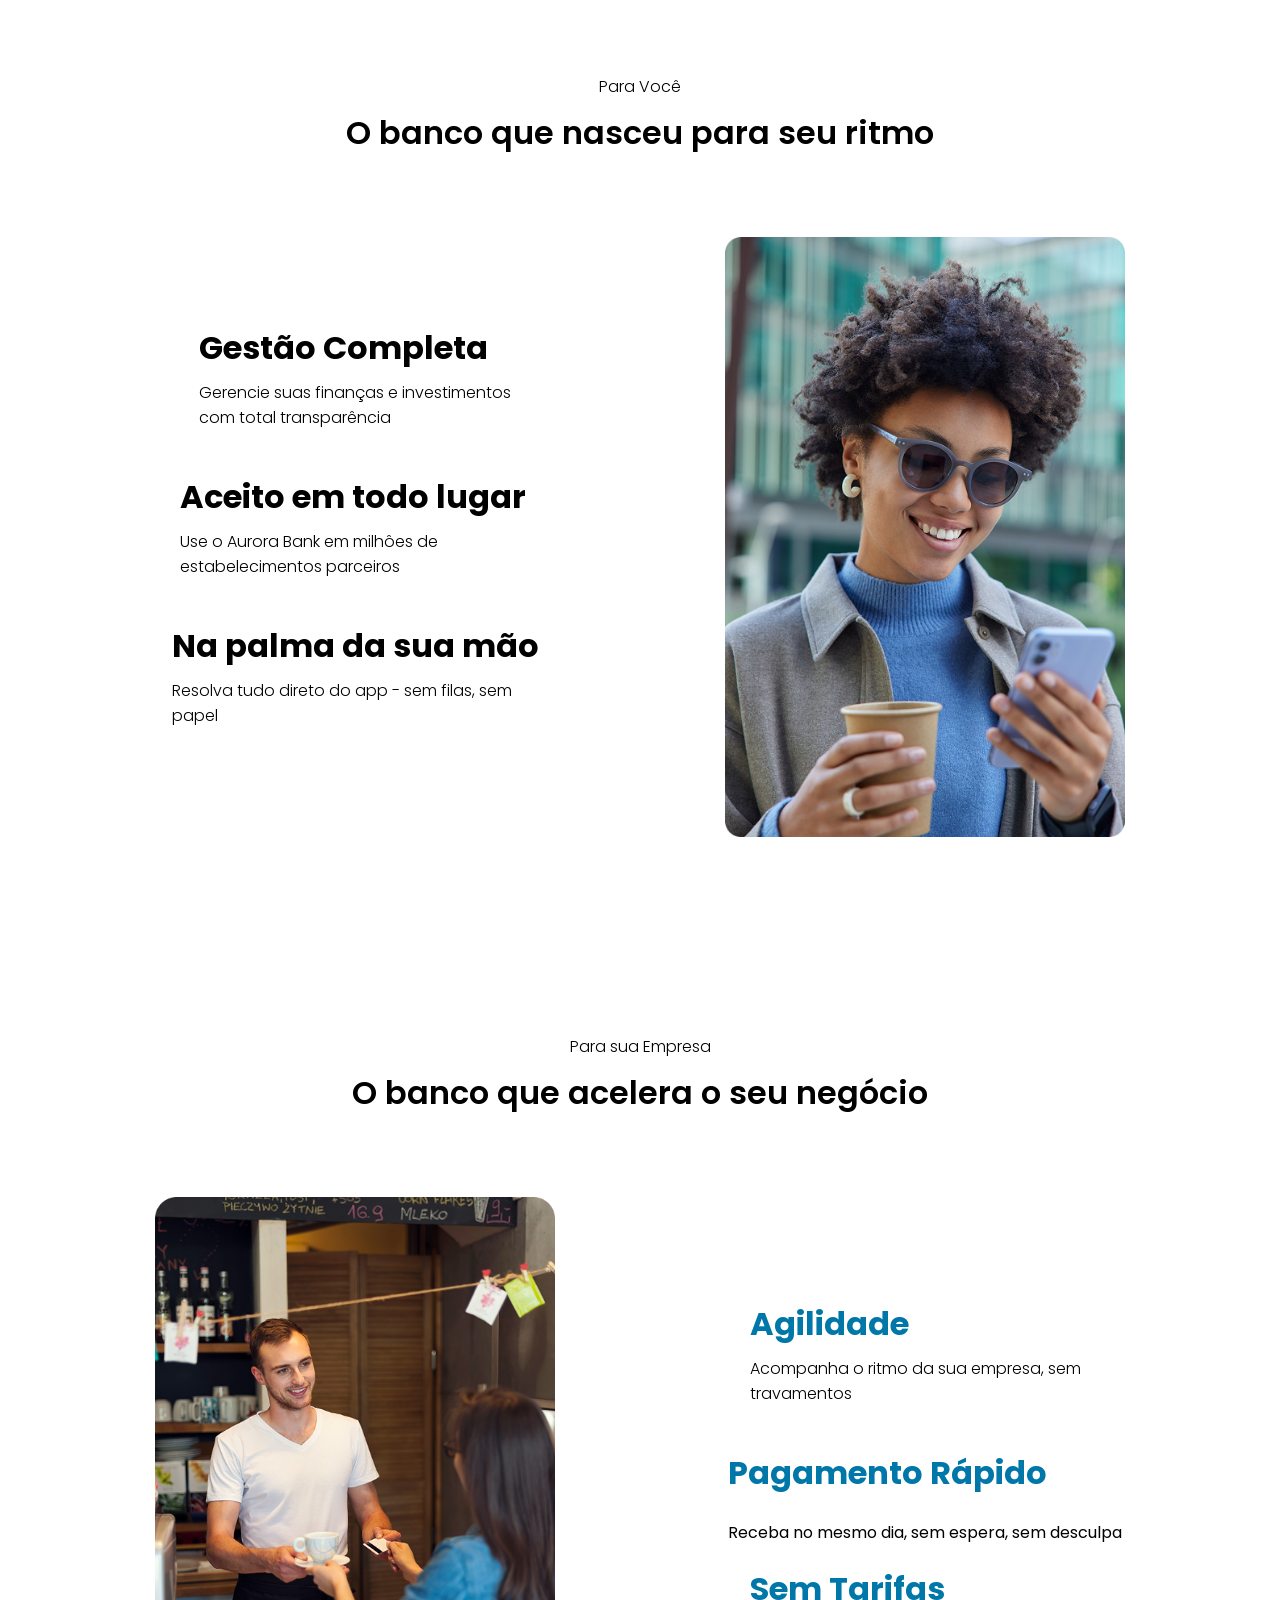
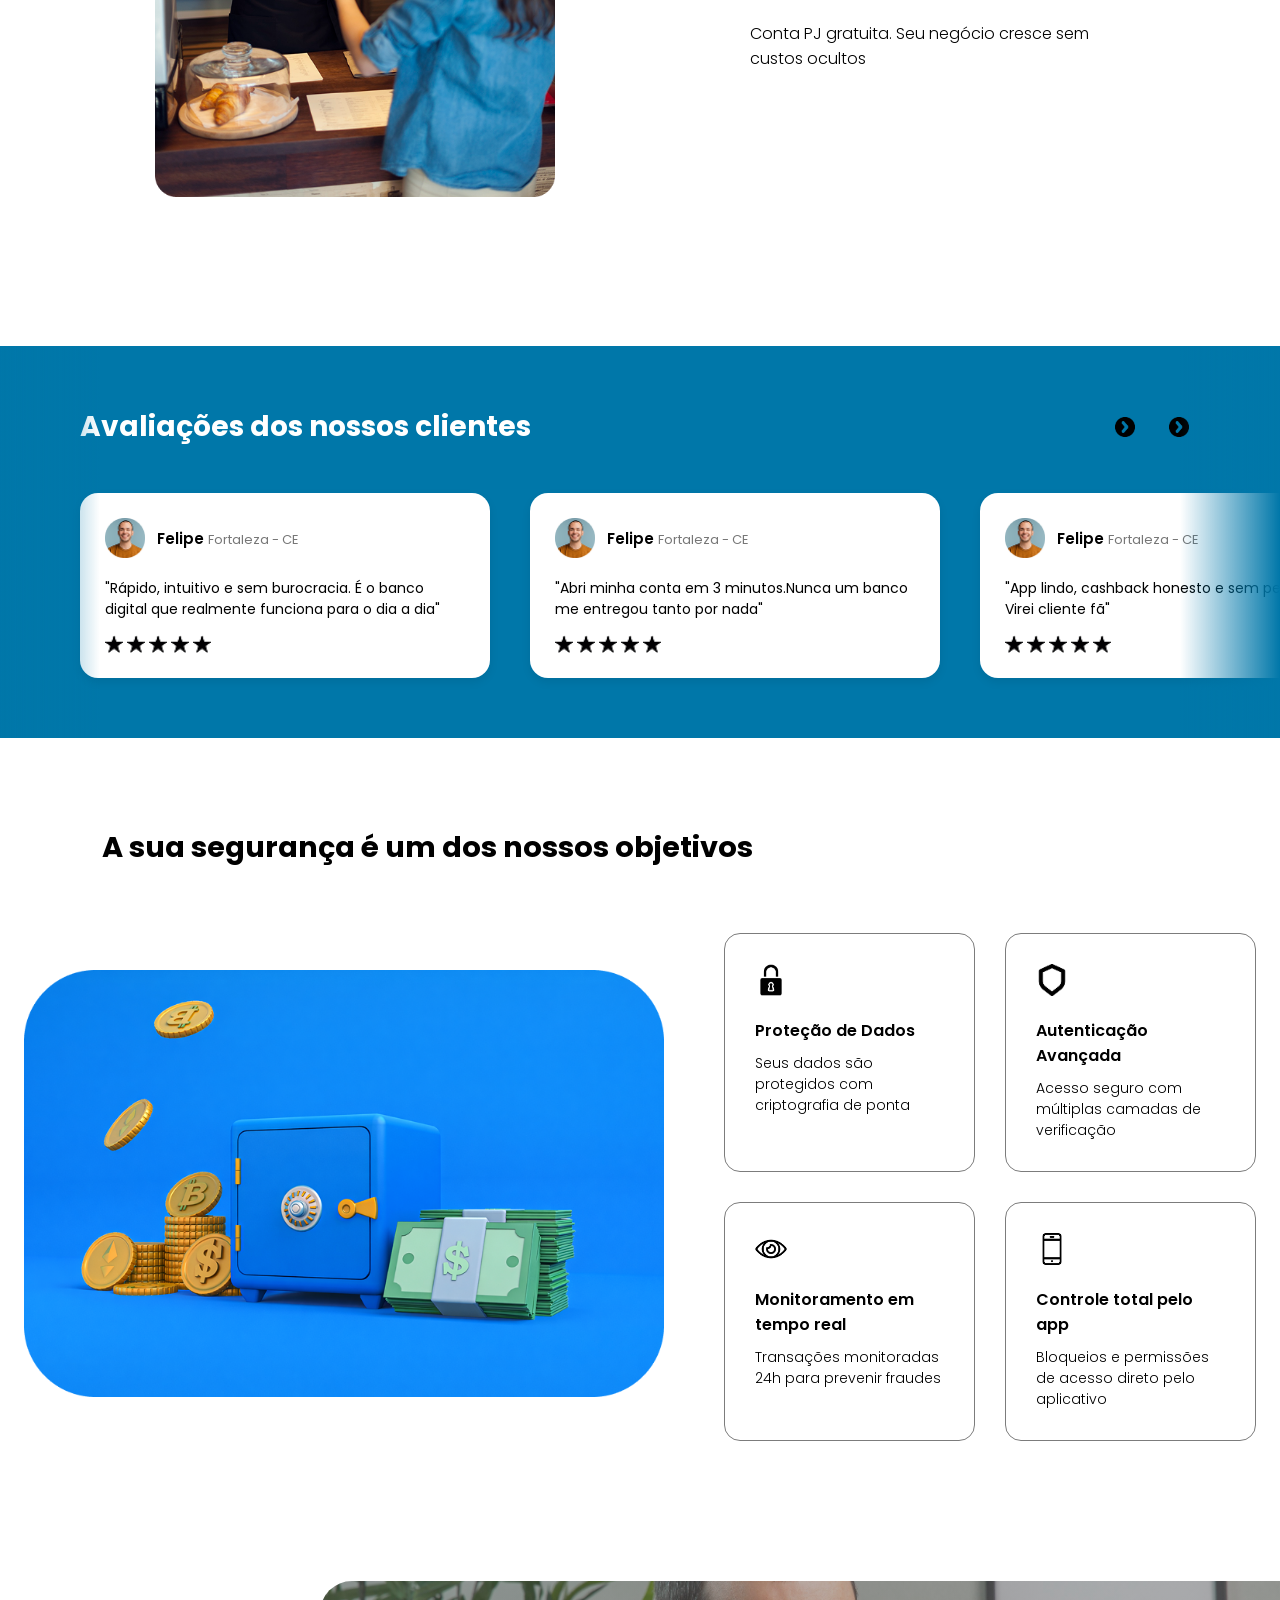
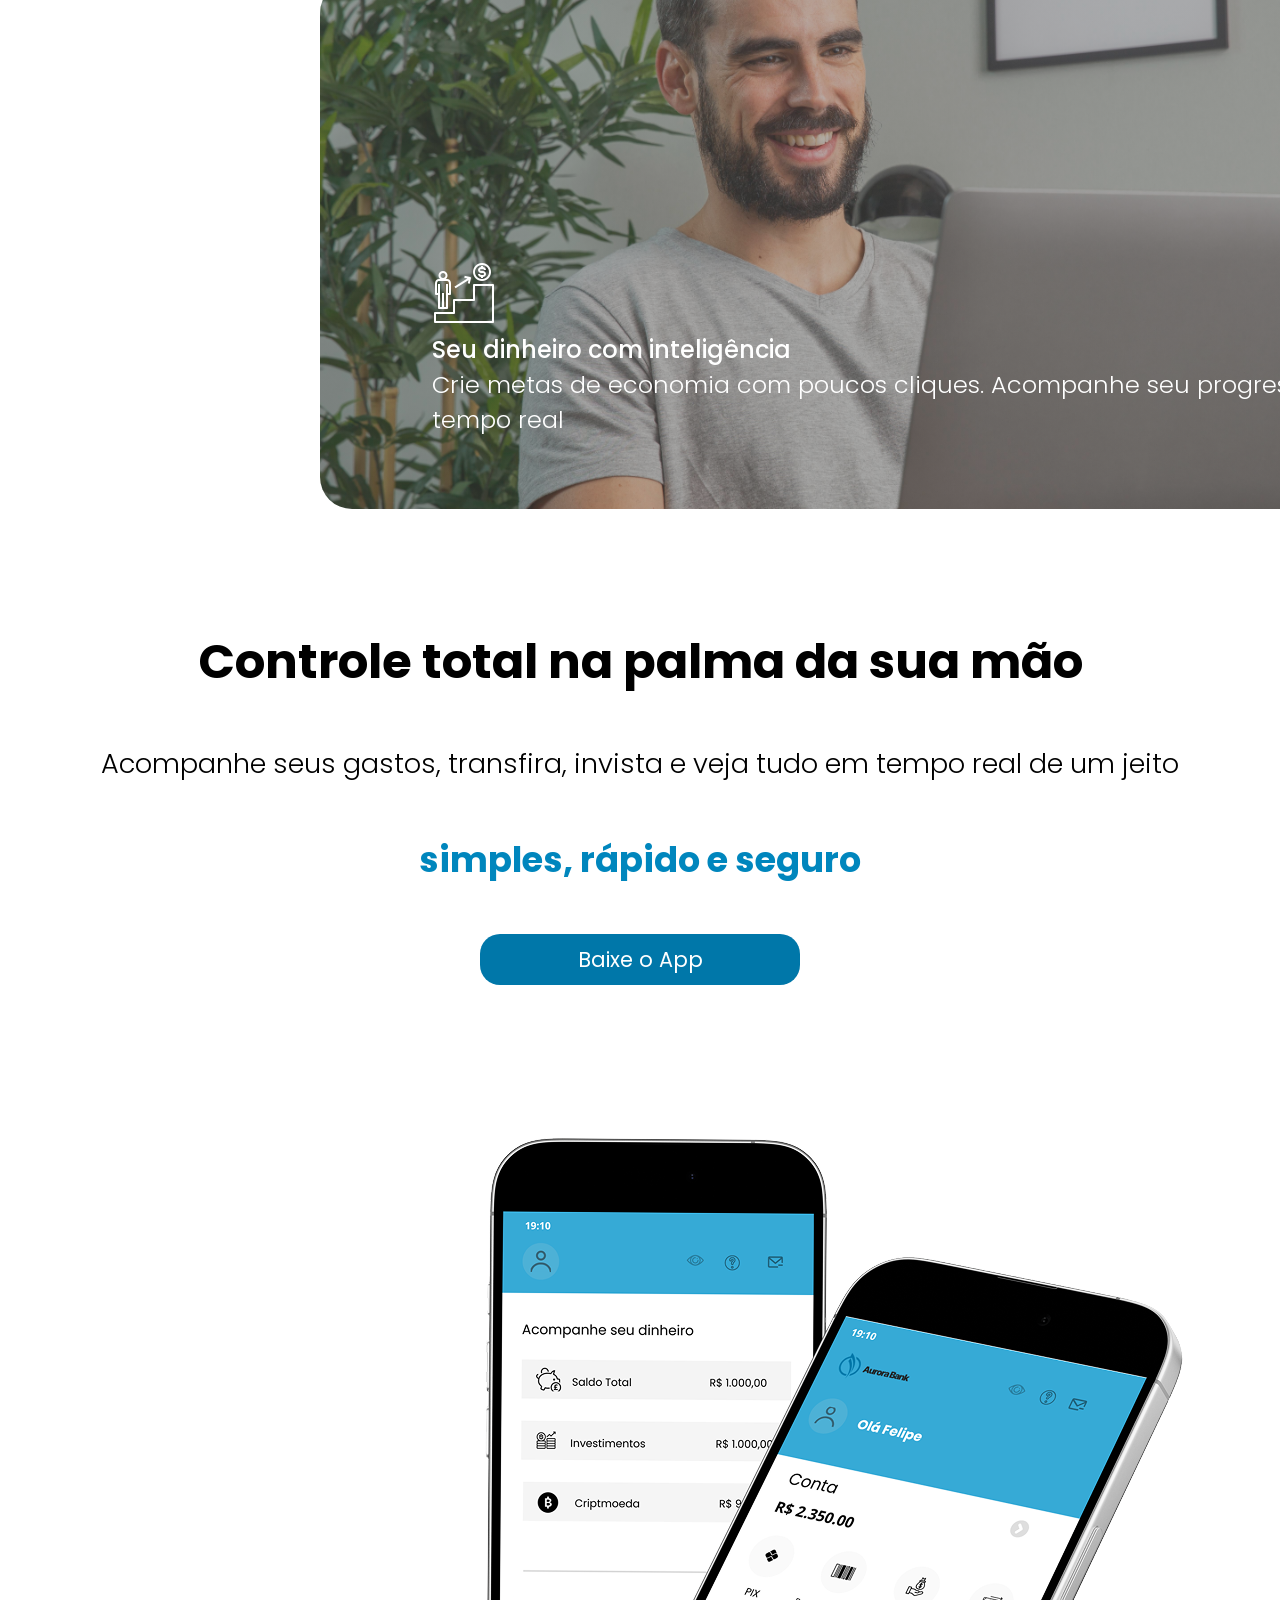
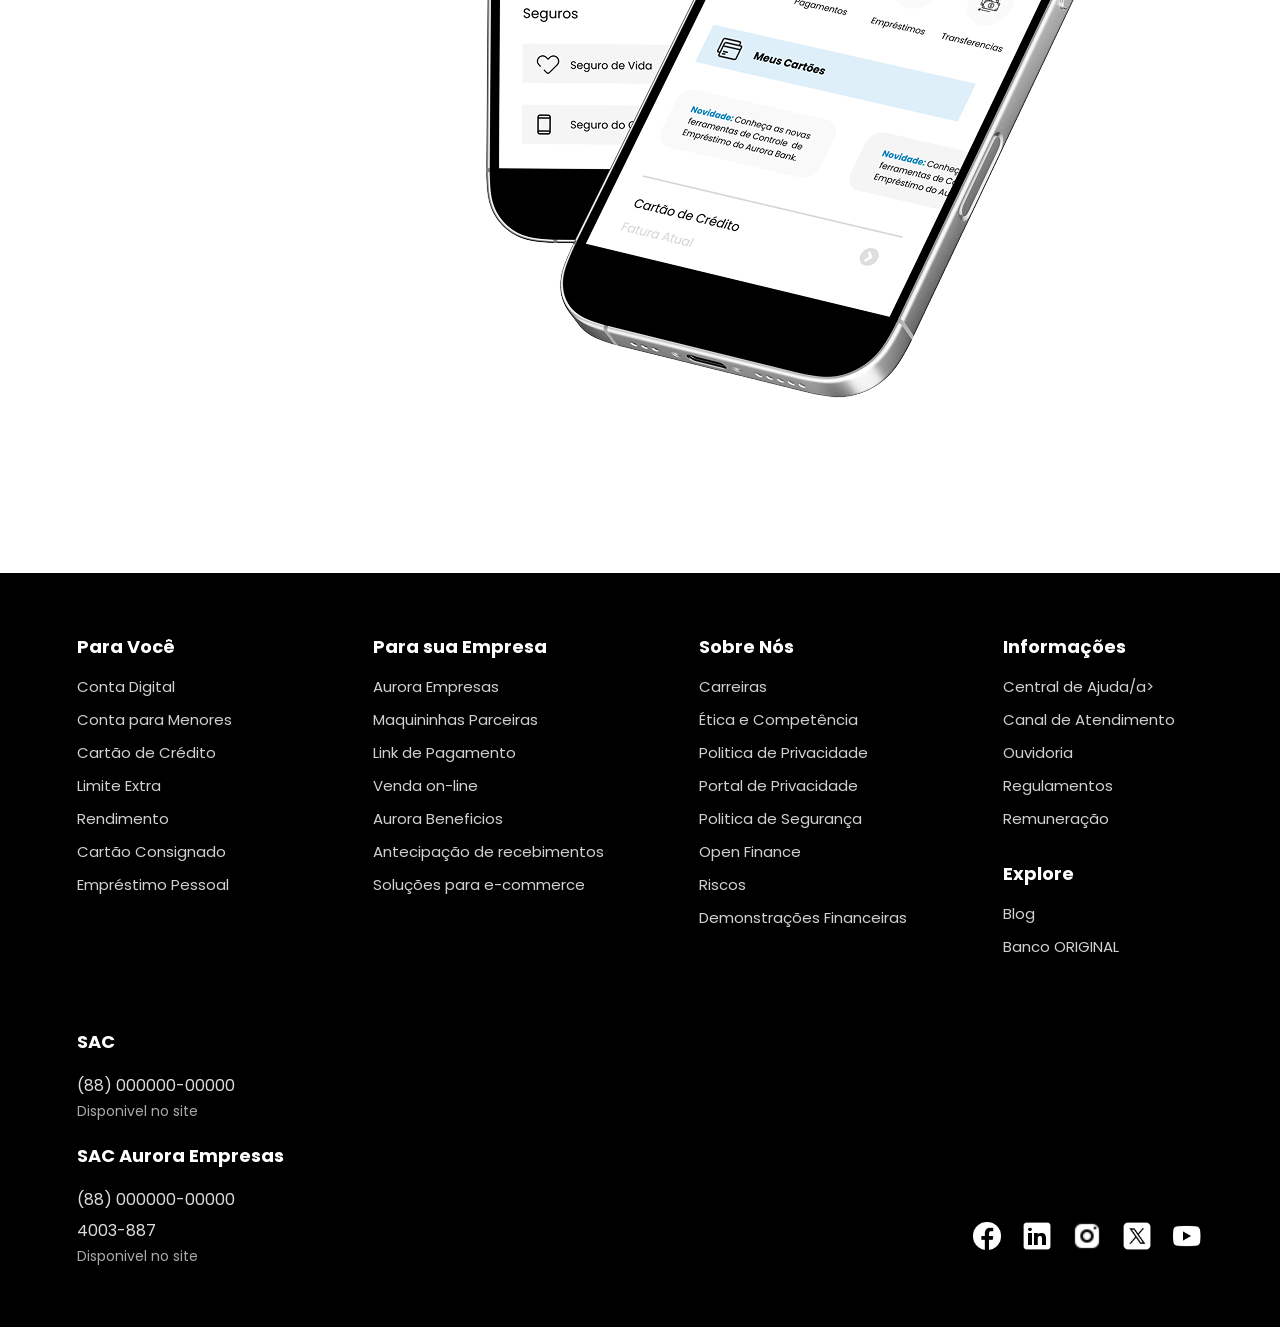
==== commit f19ac3a4: "animacoes nao section 02 e nas da avaliacoes ,  slider infinito  - html e css,  e slide bota o - js" ====
--- a/index.html
+++ b/index.html
@@ -74,6 +74,7 @@
     <!--HTML - Section Empresas parceiras-->
     <section class="section02-empresas">
          <h1>Empresas que confiam no Aurora Bank</h1>
+         <div class="logos-wrapper">
          <div class="logos">
          <img src="assets/images/image 23.png" alt="Petz">
          <img src="assets/images/image 24.png" alt="Ambev">
@@ -81,6 +82,25 @@
          <img src="assets/images/image 26.png" alt="Oboticario">
          <img src="assets/images/image 27.png" alt="Vivo">
          <img src="assets/images/image 28.png" alt="iFood" id="ifood">
+         </div>
+
+         <div aria-hidden="false" class="logos">
+         <img src="assets/images/image 23.png" alt="Petz">
+         <img src="assets/images/image 24.png" alt="Ambev">
+         <img src="assets/images/image 25.png" alt="Localiza">
+         <img src="assets/images/image 26.png" alt="Oboticario">
+         <img src="assets/images/image 27.png" alt="Vivo">
+         <img src="assets/images/image 28.png" alt="iFood" id="ifood">
+         </div>
+
+         <div aria-hidden="false" class="logos">
+         <img src="assets/images/image 23.png" alt="Petz">
+         <img src="assets/images/image 24.png" alt="Ambev">
+         <img src="assets/images/image 25.png" alt="Localiza">
+         <img src="assets/images/image 26.png" alt="Oboticario">
+         <img src="assets/images/image 27.png" alt="Vivo">
+         <img src="assets/images/image 28.png" alt="iFood" id="ifood">
+         </div>
          </div>
     </section>
 
@@ -175,11 +195,11 @@
         <h2>Avaliações dos nossos clientes</h2>
 
         <div class="avaliacoes-arrows">
-            <button class="arrow"><img src="assets/images/image 40.png"></button>
-            <button class="arrow"><img src="assets/images/image 40.png"></button>
+            <button class="arrow" id="btn-left"><img src="assets/images/image 40.png"></button>
+            <button class="arrow" id="btn-right"><img src="assets/images/image 40.png"></button>
         </div>
     </div>
-
+    <div class="cards-wrapper">
     <div class="cards">
         <div class="card">
             <div class="topo">
@@ -252,6 +272,79 @@
                 <img src="assets/images/image 44.png">
             </div>
         </div>
+         <div class="cards">
+        <div class="card">
+            <div class="topo">
+                <img src="assets/images/image 77.png" class="avatar">
+                <div>
+                    <strong class="user">Felipe</strong>
+                    <span class="local">Fortaleza - CE</span>
+                </div>
+            </div>
+            <p class="text">"Rápido, intuitivo e sem burocracia. É o banco digital que realmente funciona para o dia a dia"</p>
+            <div class="stars">
+                <img src="assets/images/image 44.png">
+                <img src="assets/images/image 44.png">
+                <img src="assets/images/image 44.png">
+                <img src="assets/images/image 44.png">
+                <img src="assets/images/image 44.png">
+            </div>
+        </div>
+
+        <div class="card">
+            <div class="topo">
+                <img src="assets/images/image 77.png" class="avatar">
+                <div>
+                    <strong class="user">Felipe</strong>
+                    <span class="local">Fortaleza - CE</span>
+                </div>
+            </div>
+            <p class="text">"Abri minha conta em 3 minutos.Nunca um banco me entregou tanto por nada"</p>
+            <div class="stars">
+                <img src="assets/images/image 44.png">
+                <img src="assets/images/image 44.png">
+                <img src="assets/images/image 44.png">
+                <img src="assets/images/image 44.png">
+                <img src="assets/images/image 44.png">
+            </div>
+        </div>
+
+        <div class="card">
+            <div class="topo">
+                <img src="assets/images/image 77.png" class="avatar">
+                <div>
+                    <strong class="user">Felipe</strong>
+                    <span class="local">Fortaleza - CE</span>
+                </div>
+            </div>
+            <p class="text">"App lindo, cashback honesto e sem pegadinhas. Virei cliente fã"</p>
+            <div class="stars">
+                <img src="assets/images/image 44.png">
+                <img src="assets/images/image 44.png">
+                <img src="assets/images/image 44.png">
+                <img src="assets/images/image 44.png">
+                <img src="assets/images/image 44.png">
+            </div>
+        </div>
+
+        <div class="card">
+            <div class="topo">
+                <img src="assets/images/image 77.png" class="avatar">
+                <div>
+                    <strong class="user">Felipe</strong>
+                    <span class="local">Fortaleza - CE</span>
+                </div>
+            </div>
+            <p class="text">"Economizei R$ 150 no primeiro mês da minha empresa.Atendimento humano e ágil"</p>
+            <div class="stars">
+                <img src="assets/images/image 44.png">
+                <img src="assets/images/image 44.png">
+                <img src="assets/images/image 44.png">
+                <img src="assets/images/image 44.png">
+                <img src="assets/images/image 44.png">
+            </div>
+        </div>
+    </div>
     </div>
     </section>
 
@@ -381,6 +474,6 @@
       </footer>
 
     
-    <script src="assets/js/main.js"></script>
+    <script src="assets/js/main.js" defere></script>
 </body>
 </html>
--- a/assets/css/style.css
+++ b/assets/css/style.css
@@ -262,6 +262,31 @@
     height: 8rem;
     text-align: center;
     padding: 40px 0 0px 0;
+    overflow: hidden;
+    position: relative;
+}
+
+.section02-empresas::before,
+.section02-empresas::after {
+    content: "";
+    position: absolute;
+    top: 0;
+    width: 80px;
+    height: 100%;
+    z-index: 2;
+    pointer-events: none;
+}
+
+/* esquerda */
+.section02-empresas::before {
+    left: 0;
+    background: linear-gradient(to right, var(--azul01), transparent);
+}
+
+/* direita */
+.section02-empresas::after {
+    right: 0;
+    background: linear-gradient(to left, var(--azul01), transparent);
 }
 
 .section02-empresas h1{
@@ -271,21 +296,31 @@
     font-weight: 600;
 }
 
+.logos-wrapper{
+    display: flex;
+    width: max-content;
+    animation: scroll 35s linear infinite;
+    
+}
+
 .logos{
     display: flex;
     justify-content: center;
     align-items: center;
     gap: 50px;
     flex-wrap: wrap;
+    padding-right: 3rem;
 }
 
 .logos img{
     height: 7rem;
     transition: .3s;
+    opacity: 0.5s;
 }
 
 .logos img:hover{
     transform: scale(1.1);
+    opacity: 1;
 }
 
 #ifood{
@@ -294,6 +329,11 @@
 
 #natura{
     height: 40px;
+}
+
+@keyframes scroll {
+    0%{transform: translateX(0);}
+    100%{transform: translateX(-30%);}
 }
 
 /* CSS - Section 03 - Beneficios Aurora Bank */
@@ -498,6 +538,29 @@
     background: var(--azul01);
     padding: 60px 80px;
     color: var(--branco);
+    overflow: hidden;
+    position: relative;
+}
+
+.section-avaliacoes::before,
+.section-avaliacoes::after {
+    content: "";
+    position: absolute;
+    top: 0;
+    width: 100px;
+    height: 100%;
+    z-index: 2;
+    pointer-events: none;
+}
+
+.section-avaliacoes::before {
+    left: 0;
+    background: linear-gradient(to right, var(--azul01), transparent);
+}
+
+.section-avaliacoes::after {
+    right: 0;
+    background: linear-gradient(to left, var(--azul01), transparent);
 }
 
 .header-area {
@@ -533,10 +596,26 @@
     width: 20px;
 }
 
+.cards-wrapper{
+    display: flex;
+    animation: scrollCards 50s linear infinite;
+    will-change: transform;
+}
+
 .cards {
     display: flex;
     gap: 40px;
     justify-content: center;
+    flex-shrink: 0;
+}
+
+@keyframes scrollCards {
+    from{
+        transform: translateX(0);
+    }
+    to{
+        transform: translateX(-100%);
+    }
 }
 
 .card {
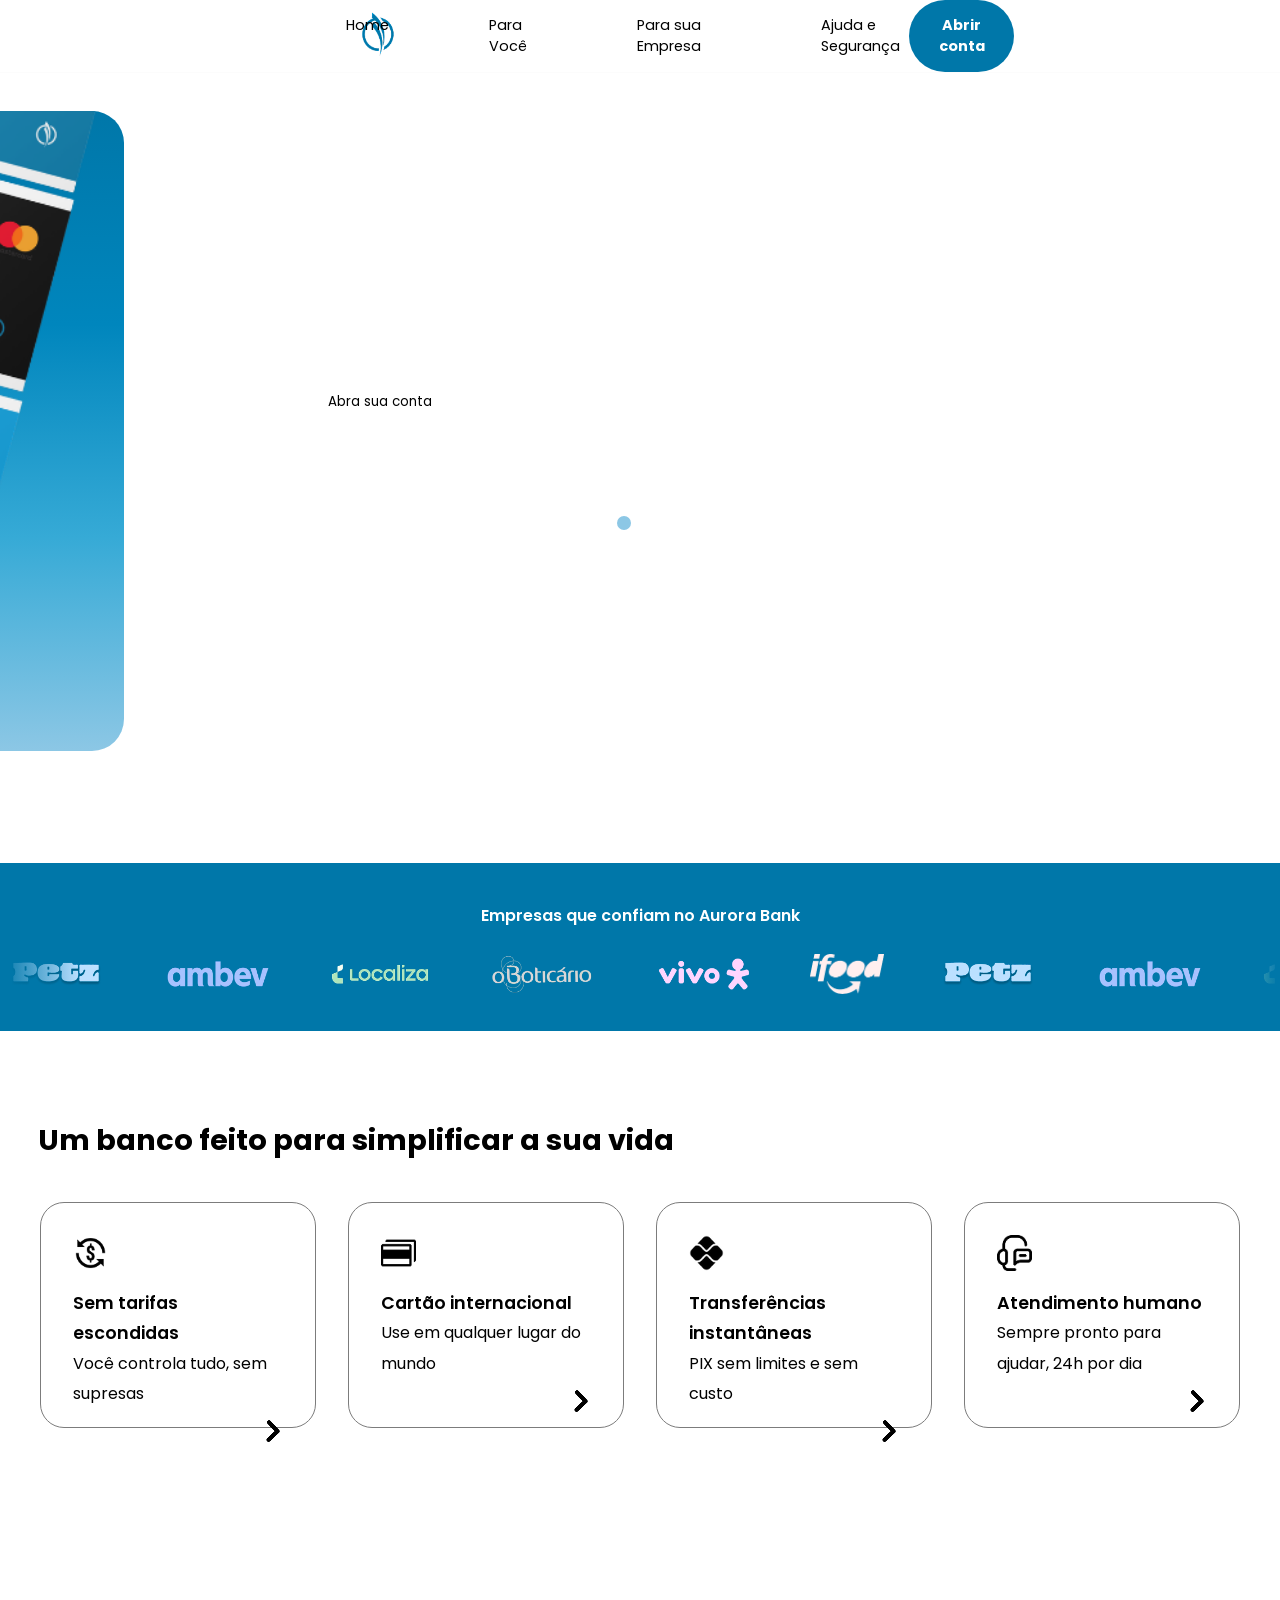
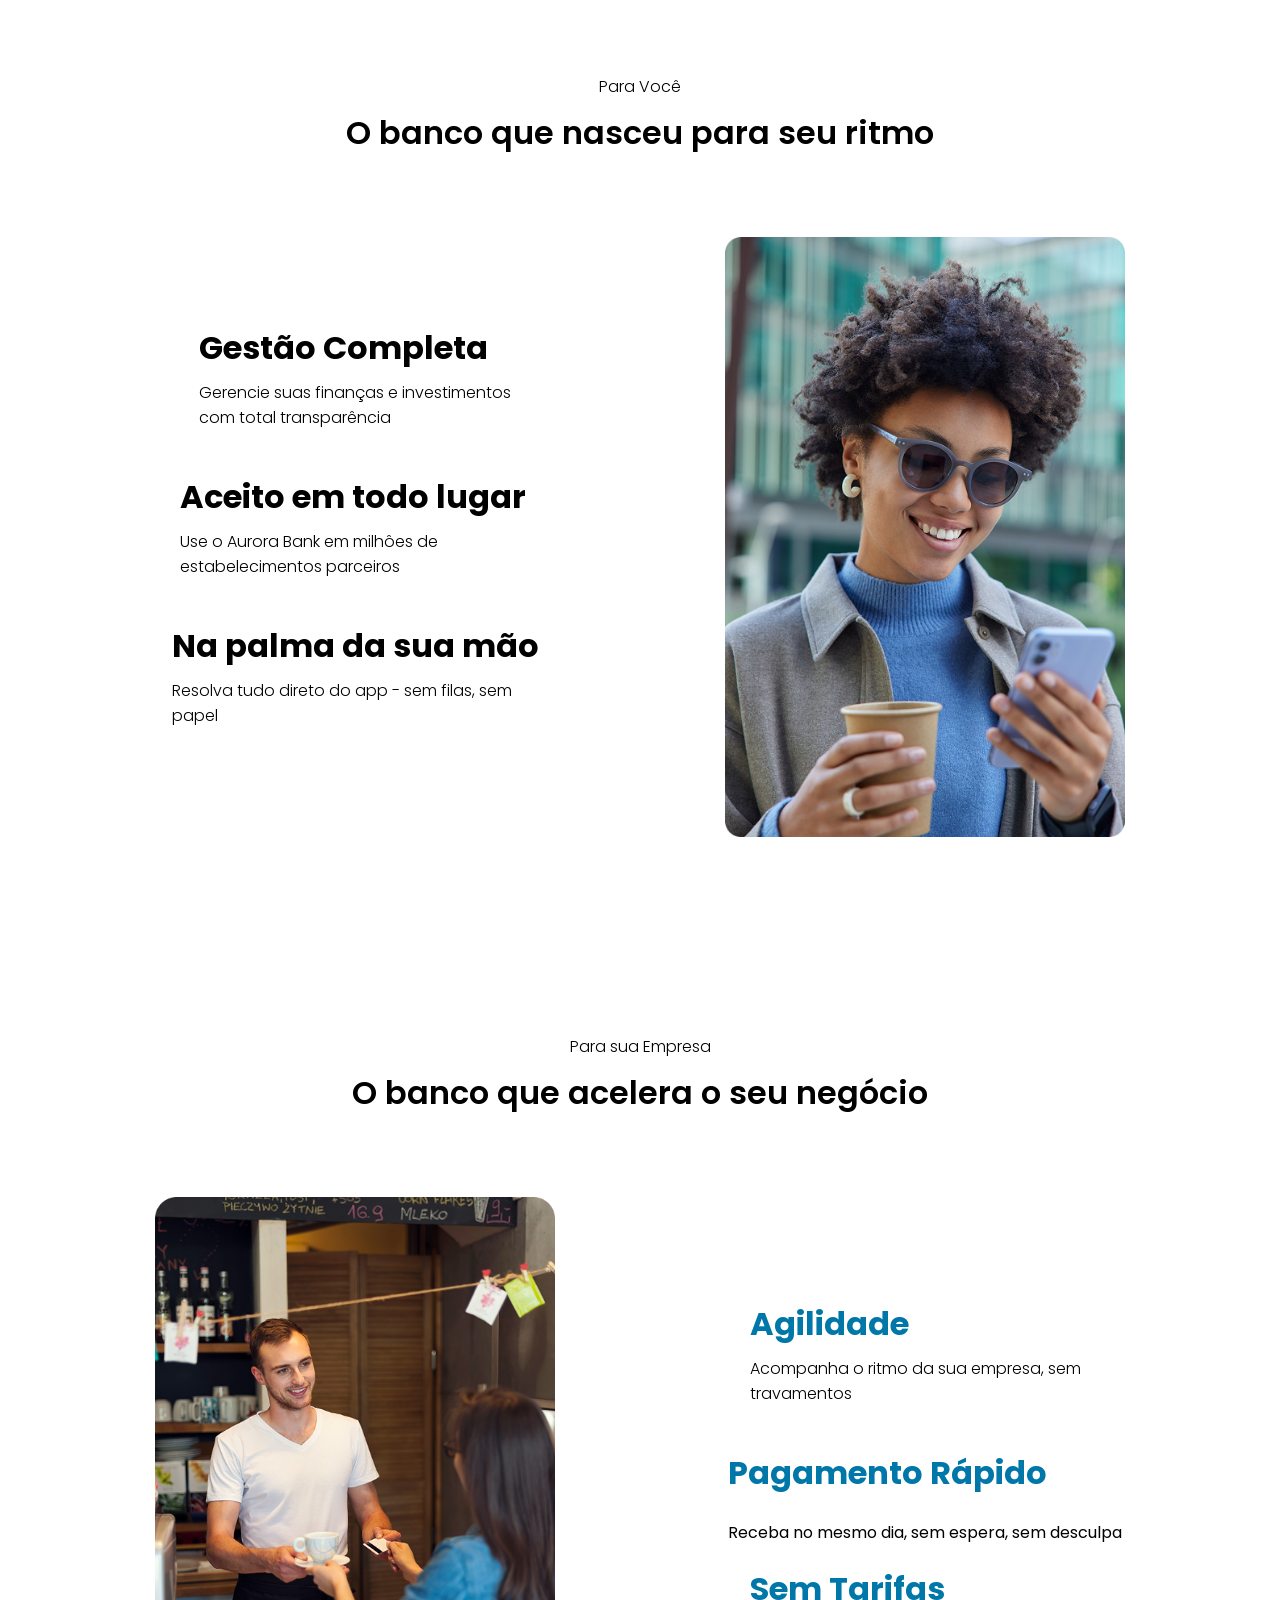
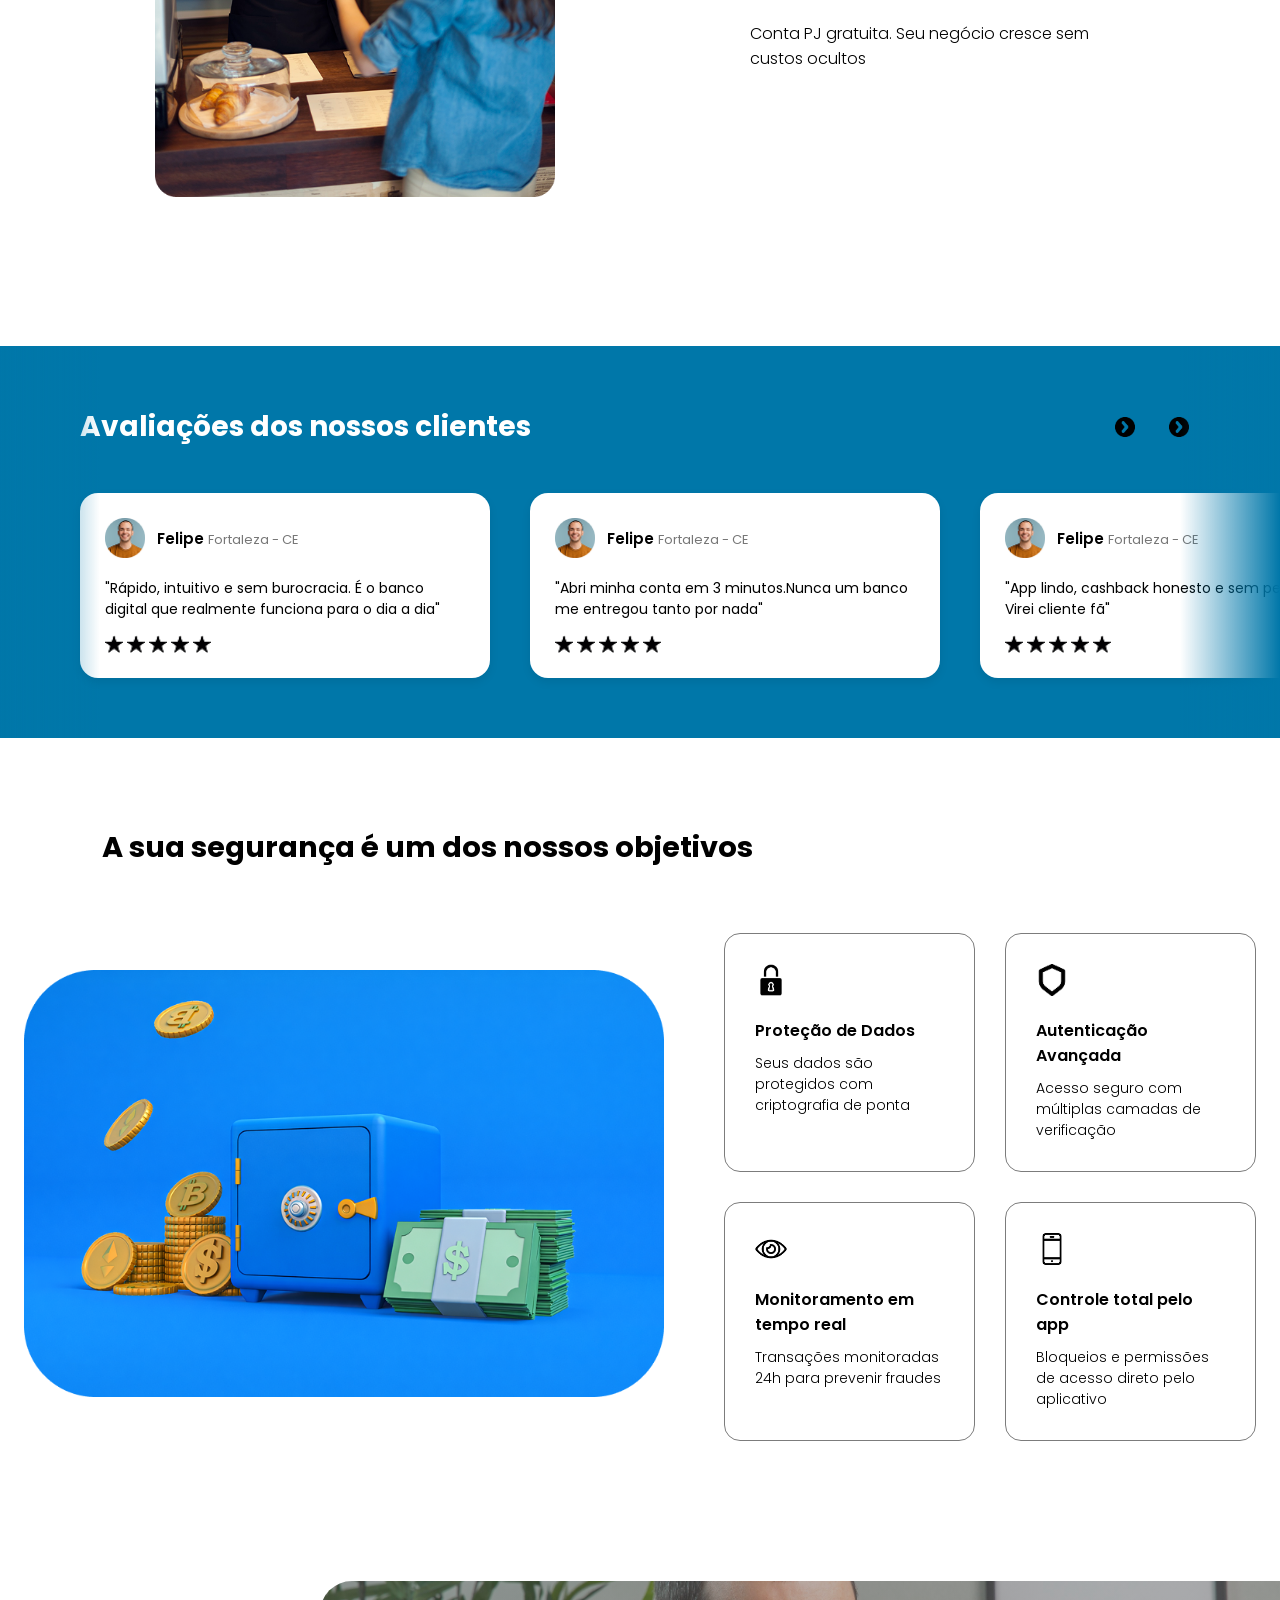
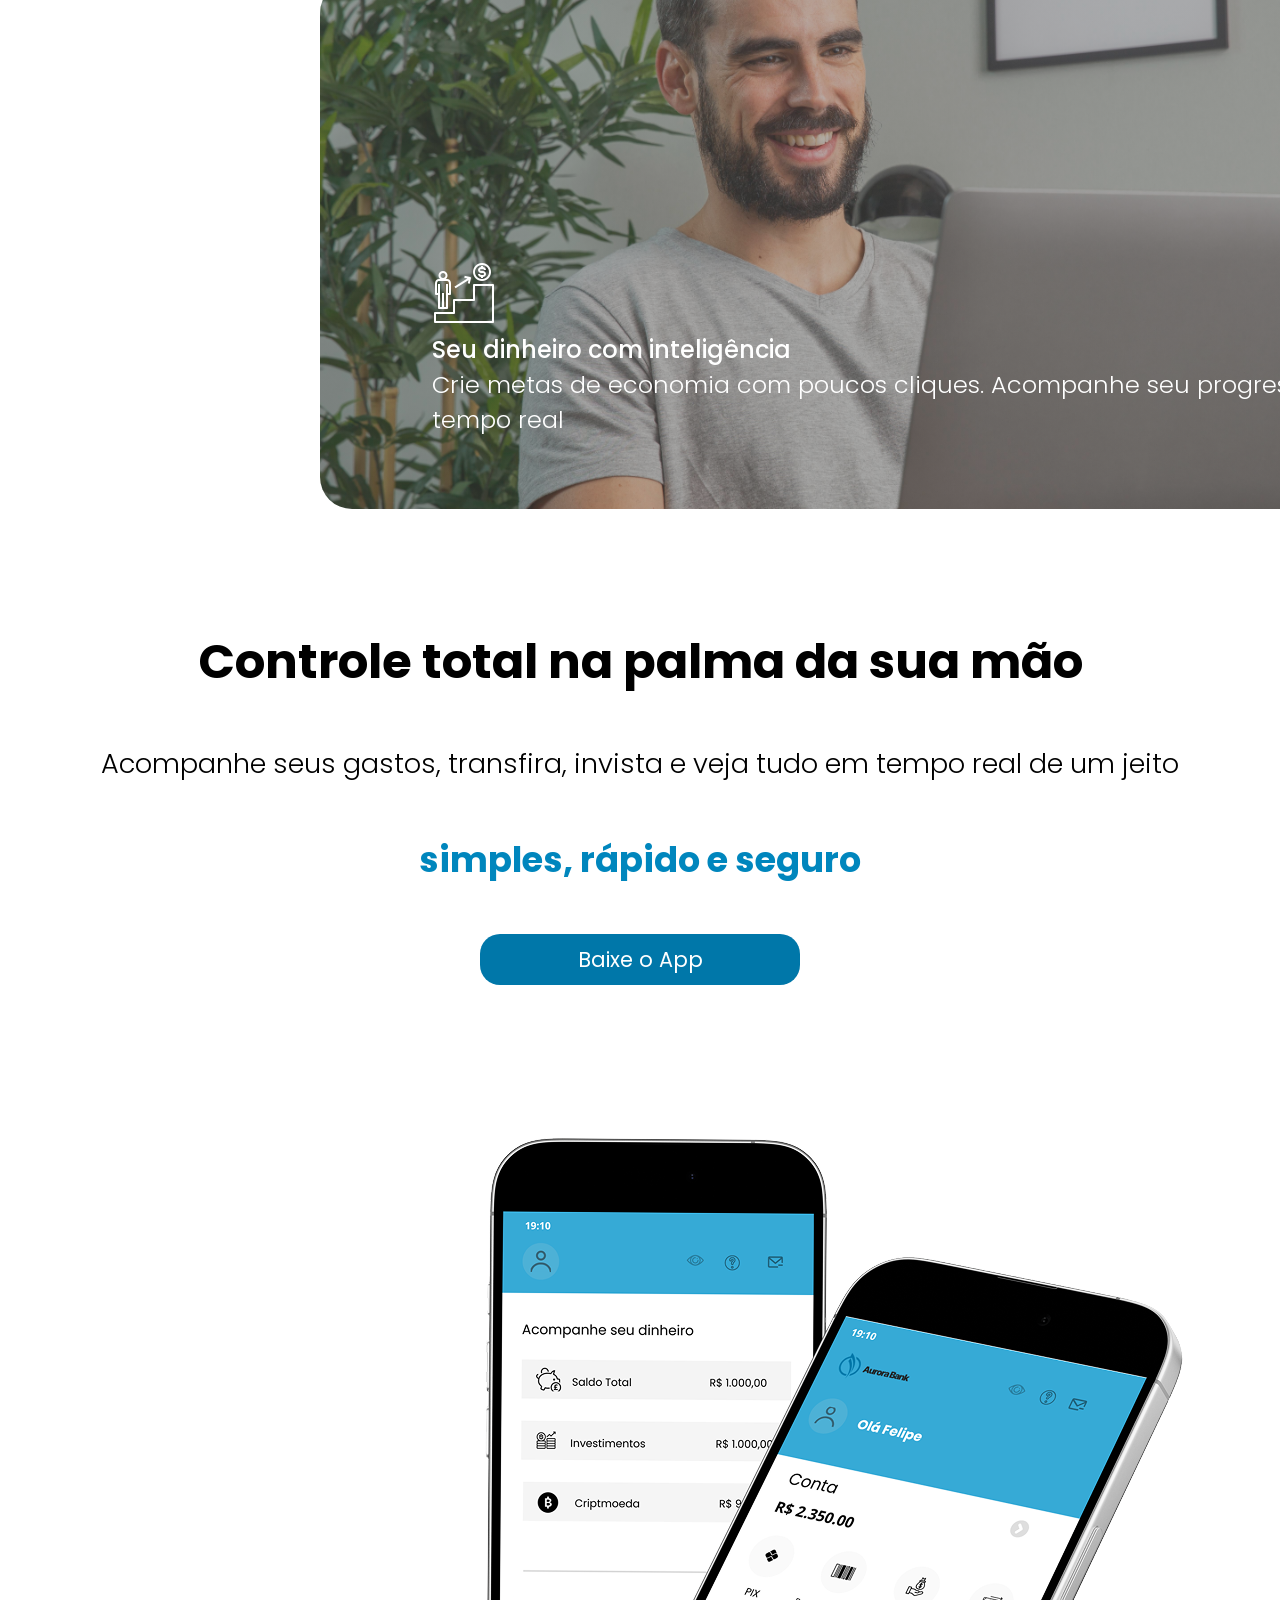
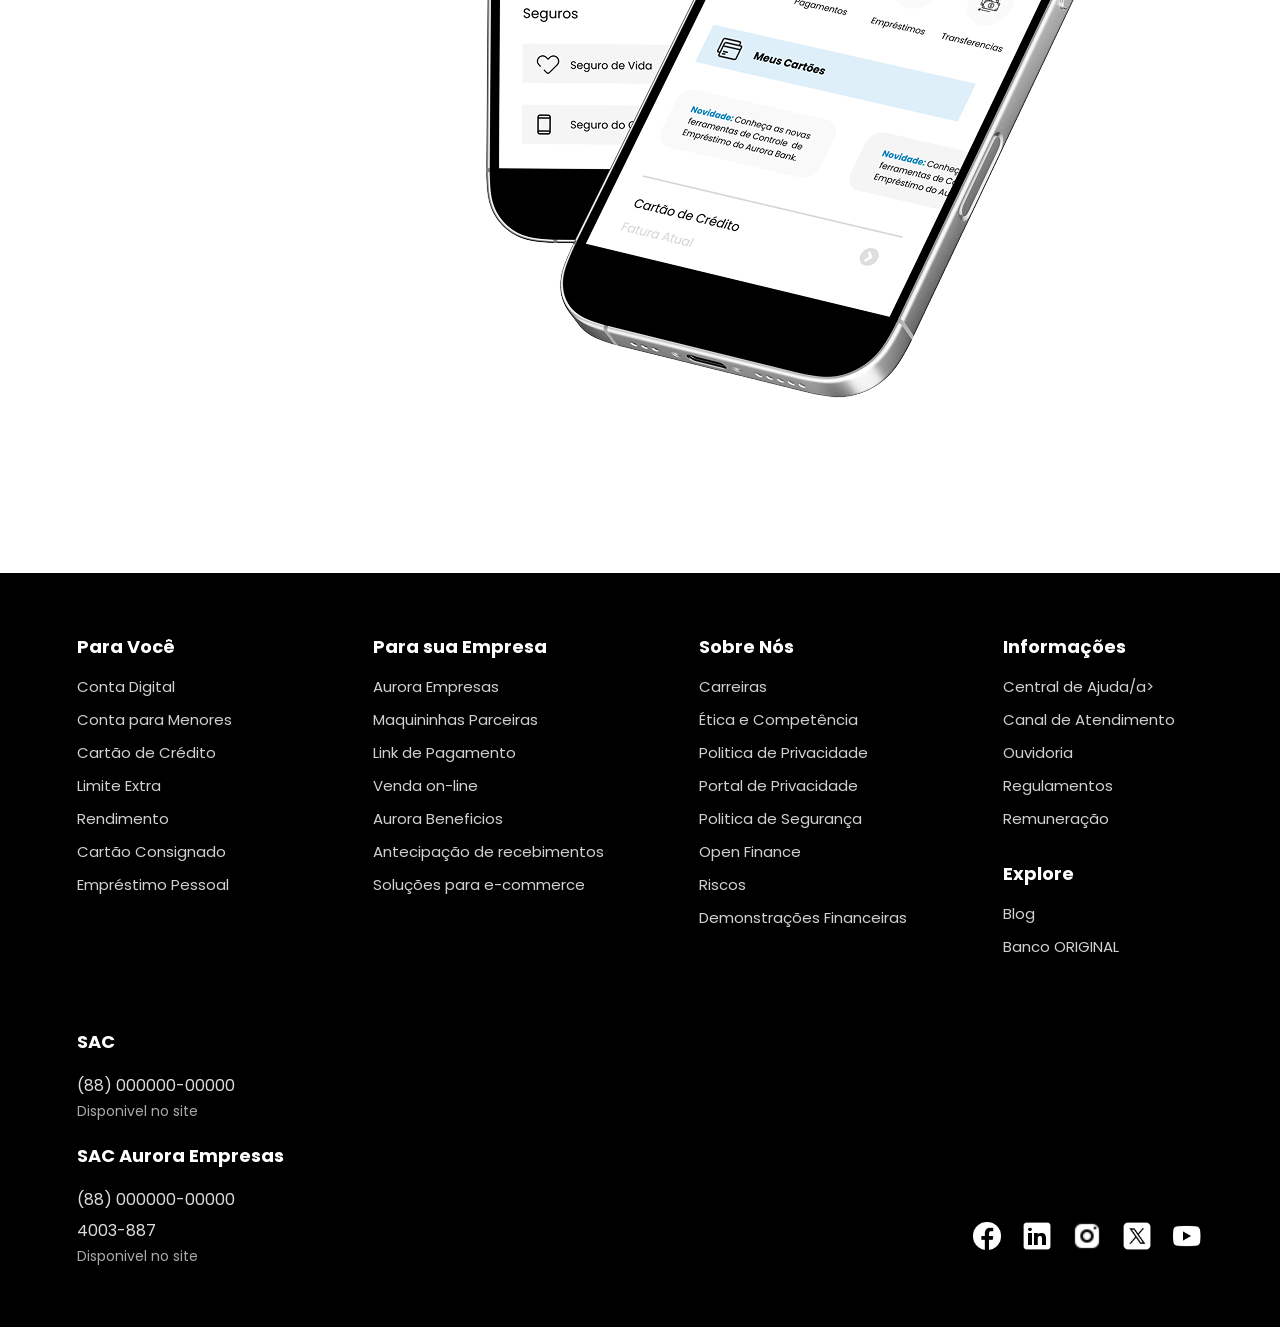
==== commit b162fa2f: "troca de algumas imagem cartoes, exclusao de imagens nao utilizadas  e ajuses no html e css" ====
--- a/index.html
+++ b/index.html
@@ -42,7 +42,7 @@
           <h1>Abra sua conta no Aurora Bank e <br>descubra um novo nascer financeiro</h1>
           <h2>Simples, rápido e 100% digital</h2>
           <button id="button-home">Abra sua conta</button>
-          <img src="assets/images/68fd6c04-d8bb-4972-8d0e-b4b48f82babc 1.svg" alt="" id="imagem-section">
+          <img src="assets/images/Cartao-Home.png" alt="" id="imagem-section">
         
         </div>
         <div class="container-section" id="slide-cliente">
--- a/assets/css/style.css
+++ b/assets/css/style.css
@@ -225,8 +225,8 @@
 }
 
 #imagem-section{
-    transform:translateY(-253.5px);
-    width: 40rem;
+    transform:translateY(-330px);
+    width: 40.1rem;
     margin-left: 50%;
     
 }
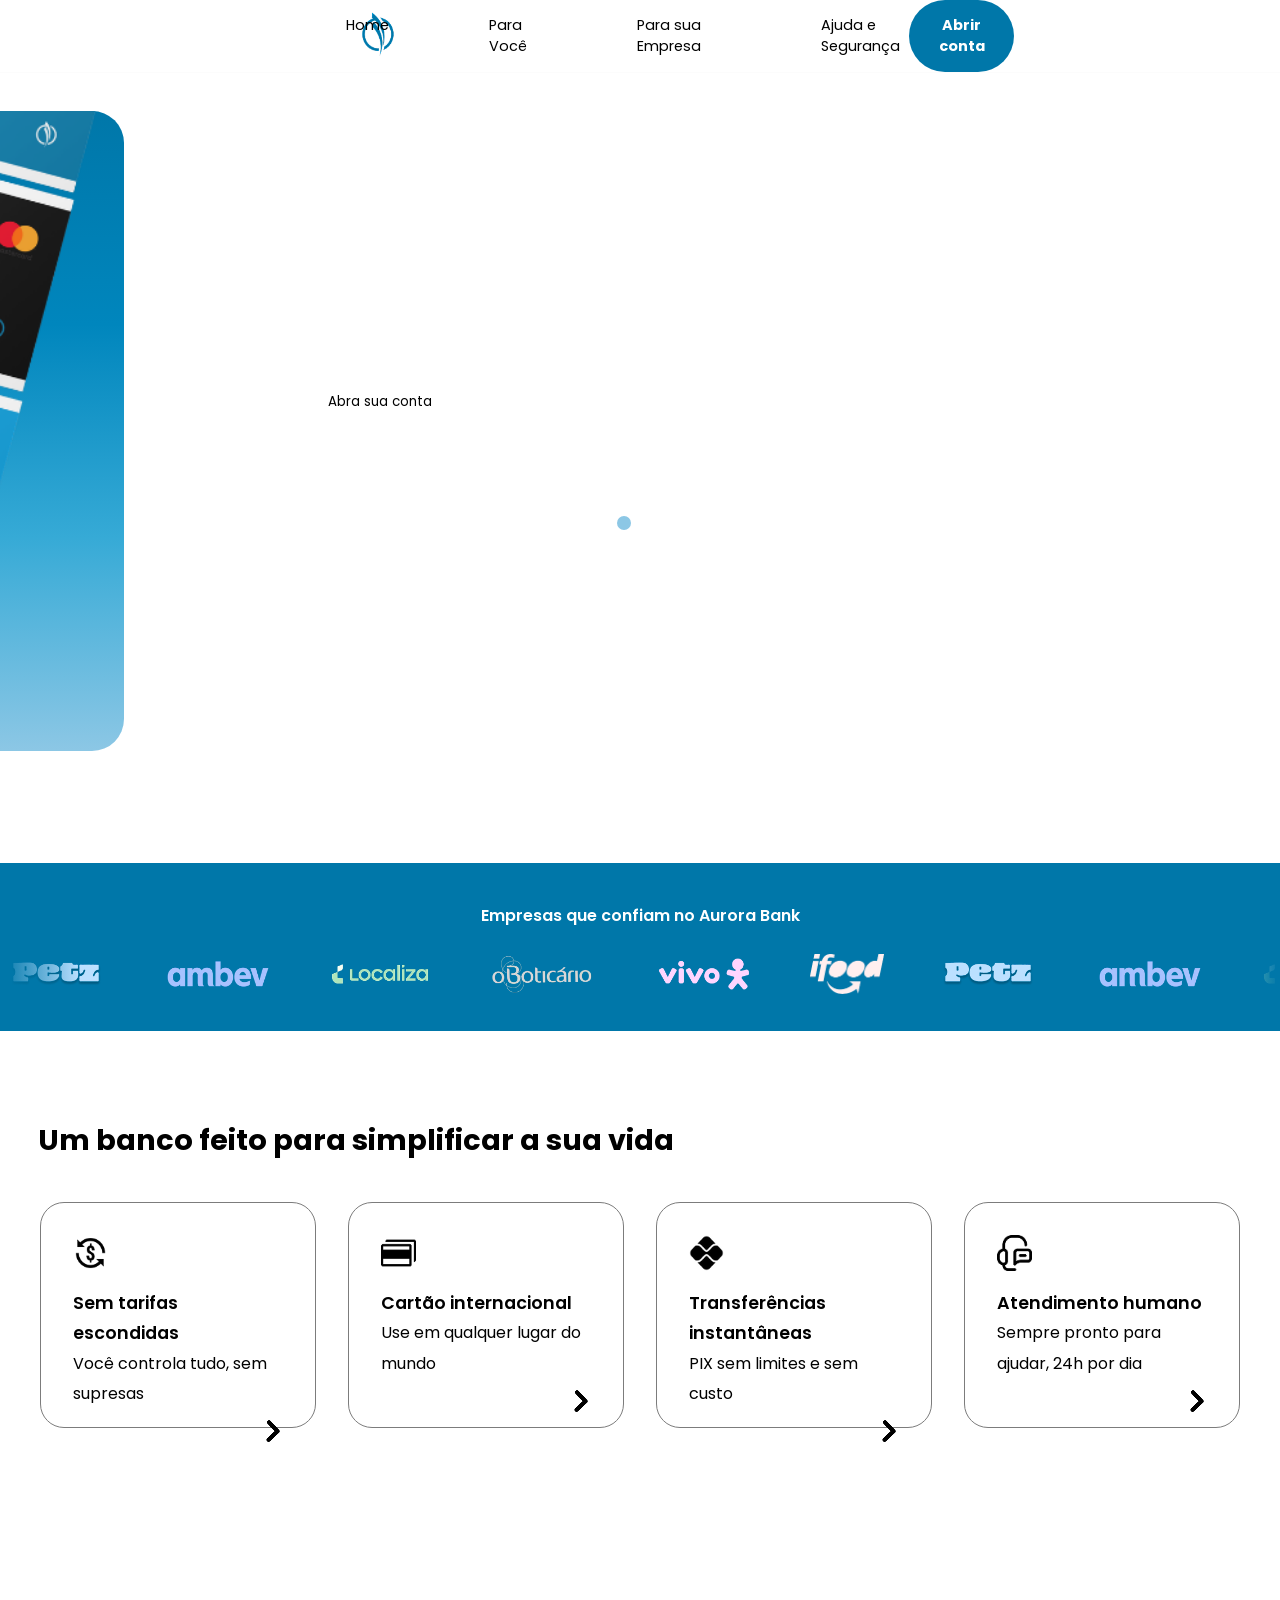
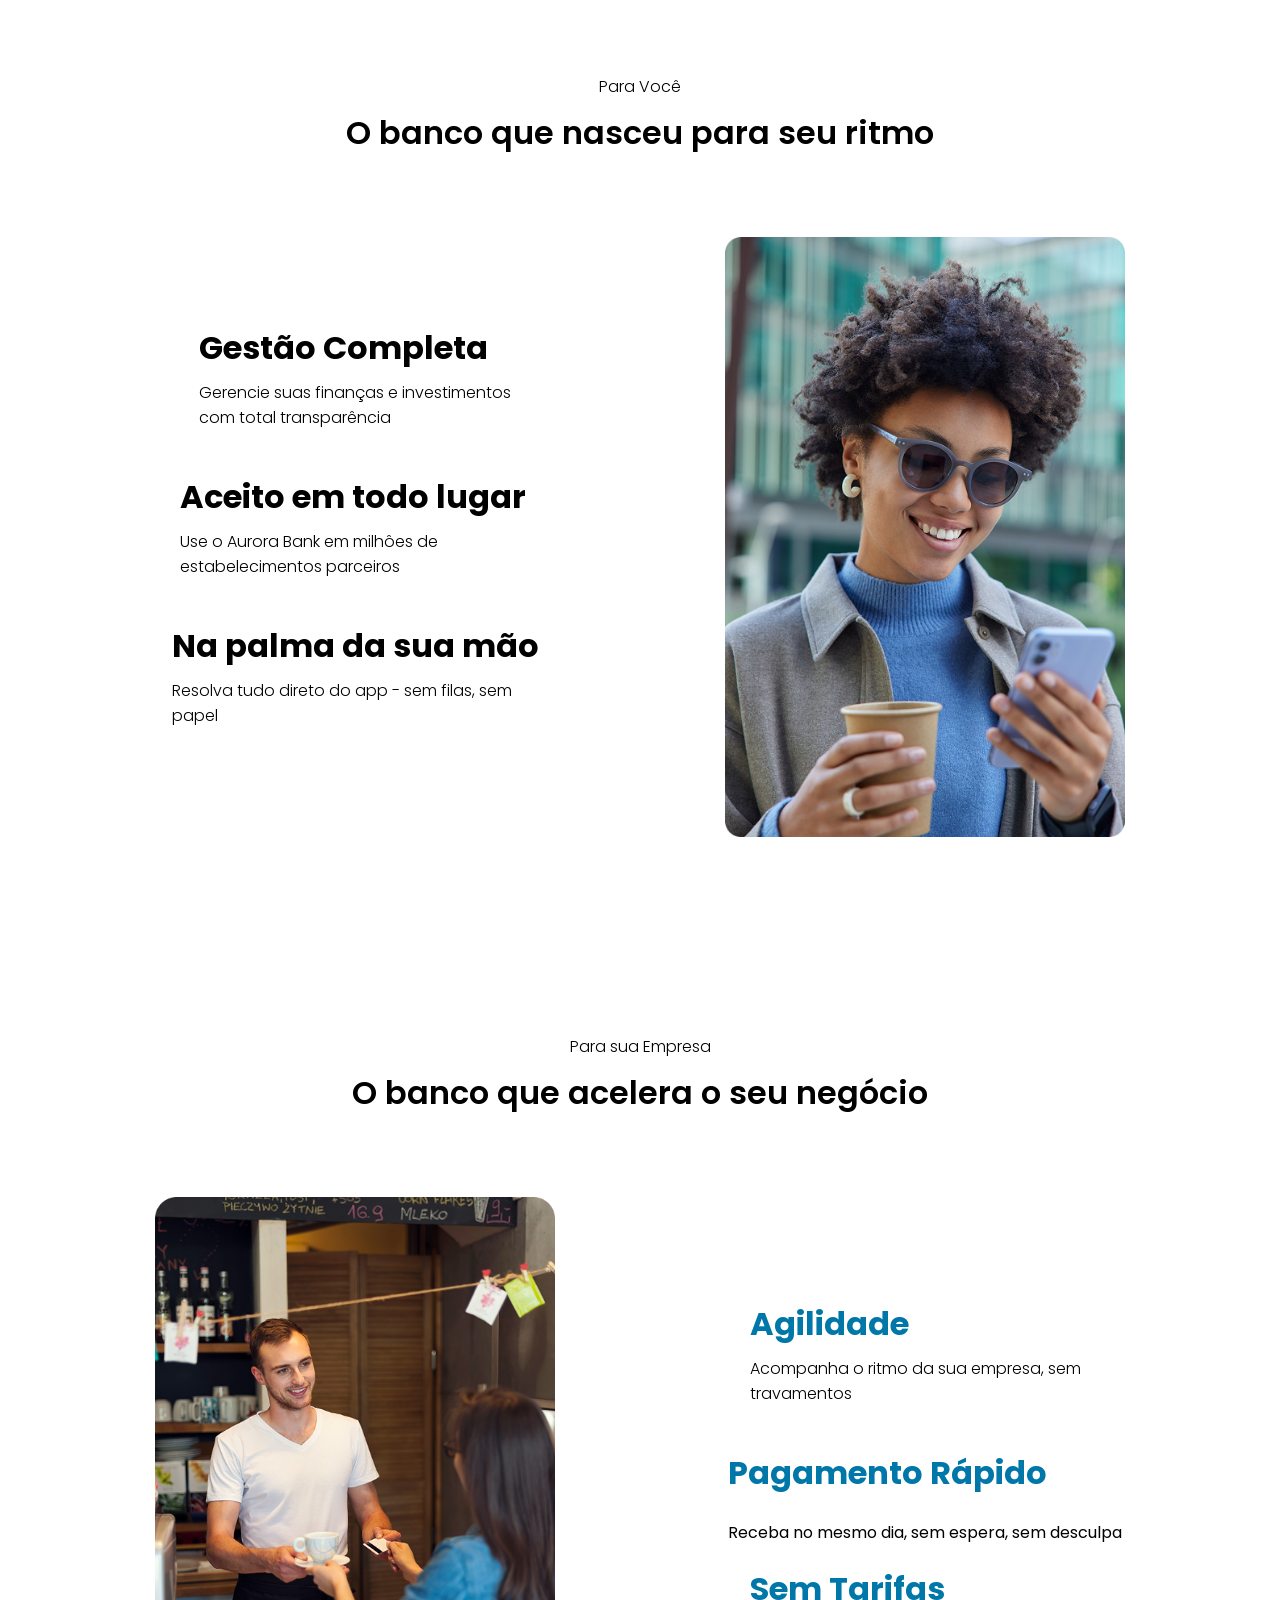
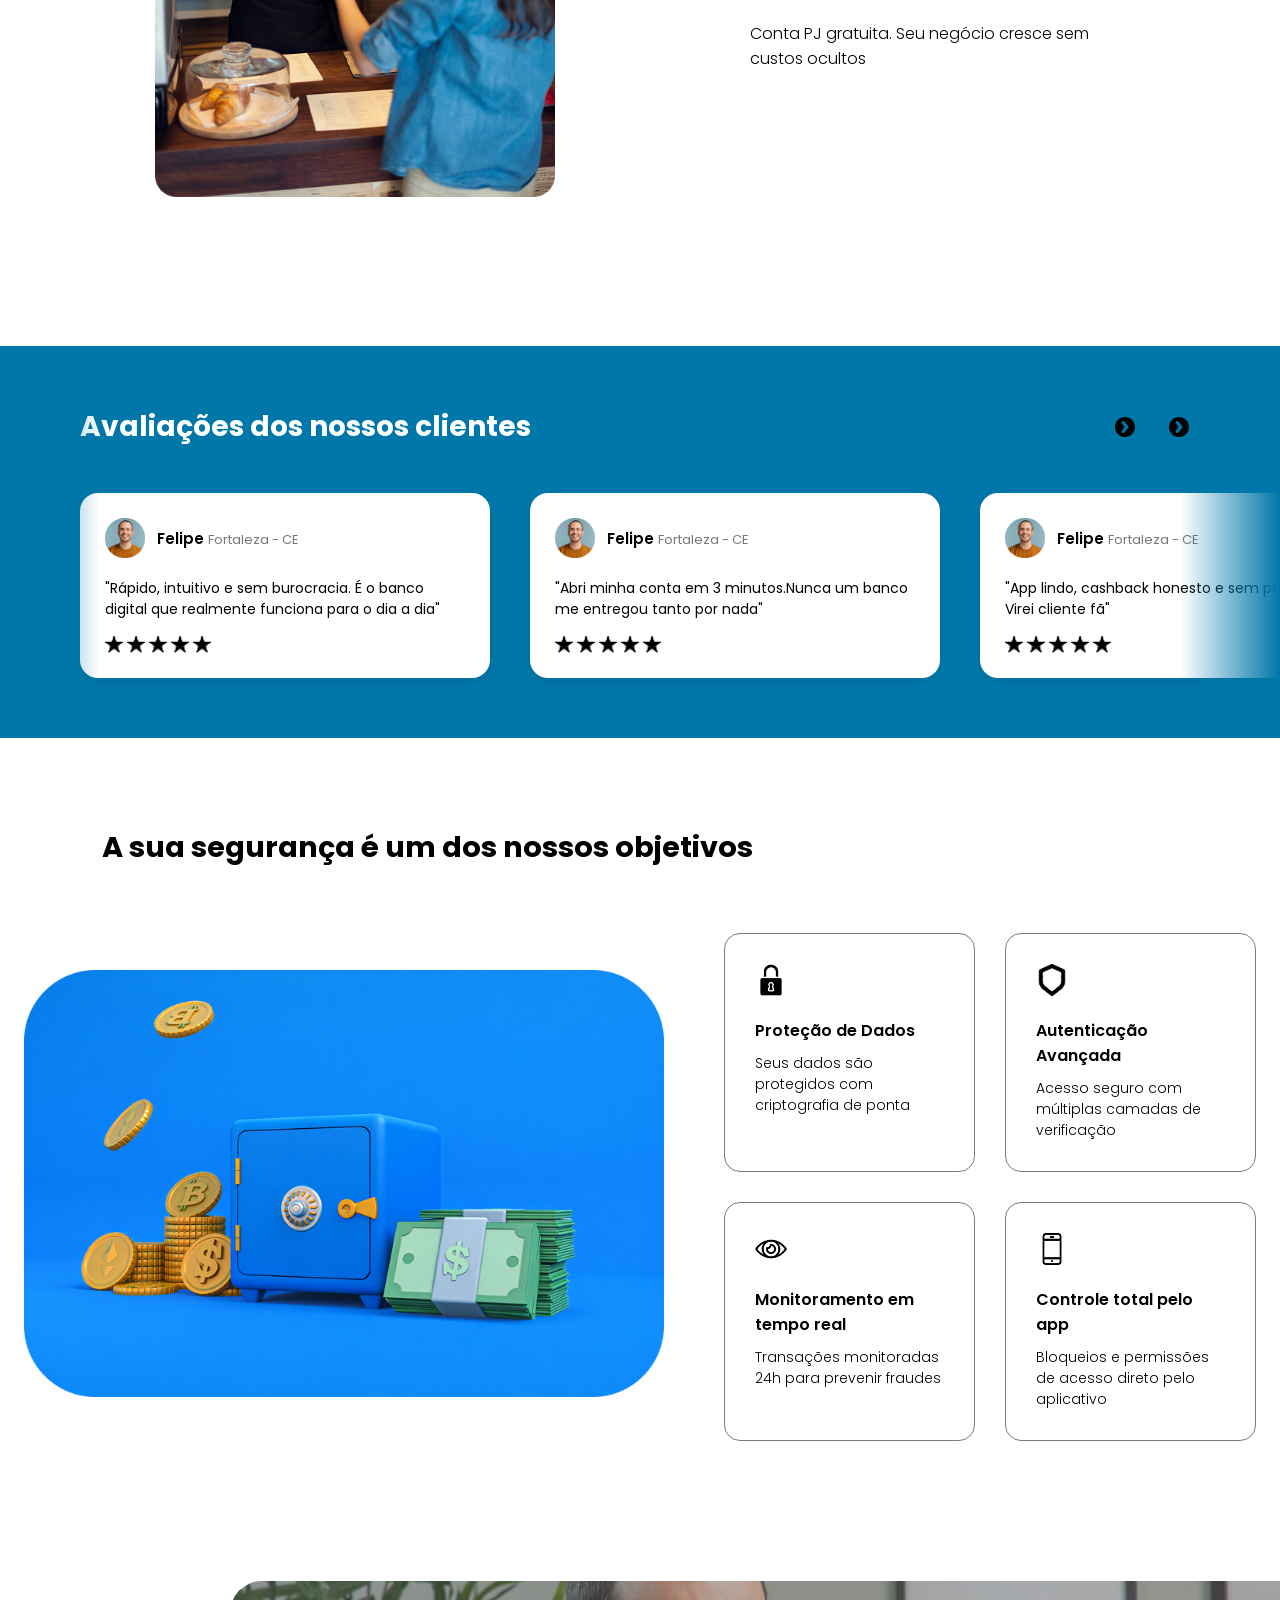
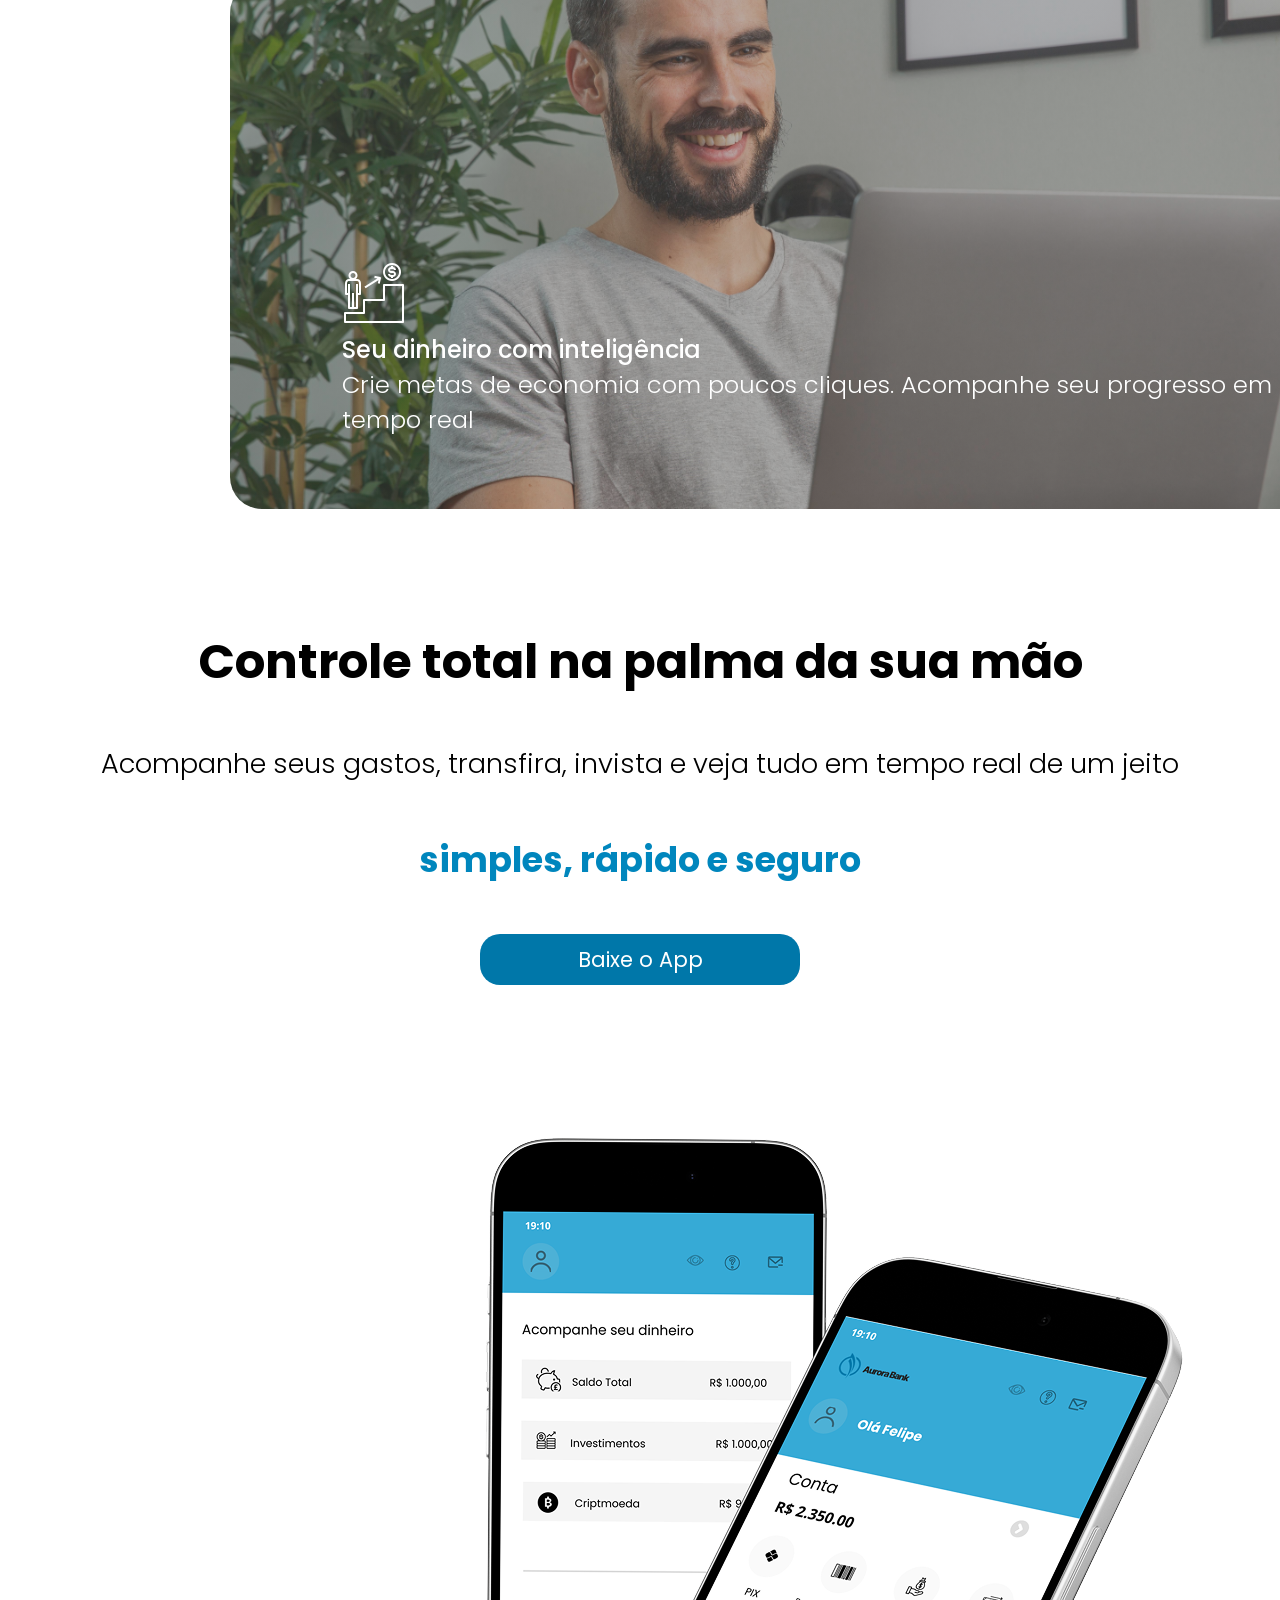
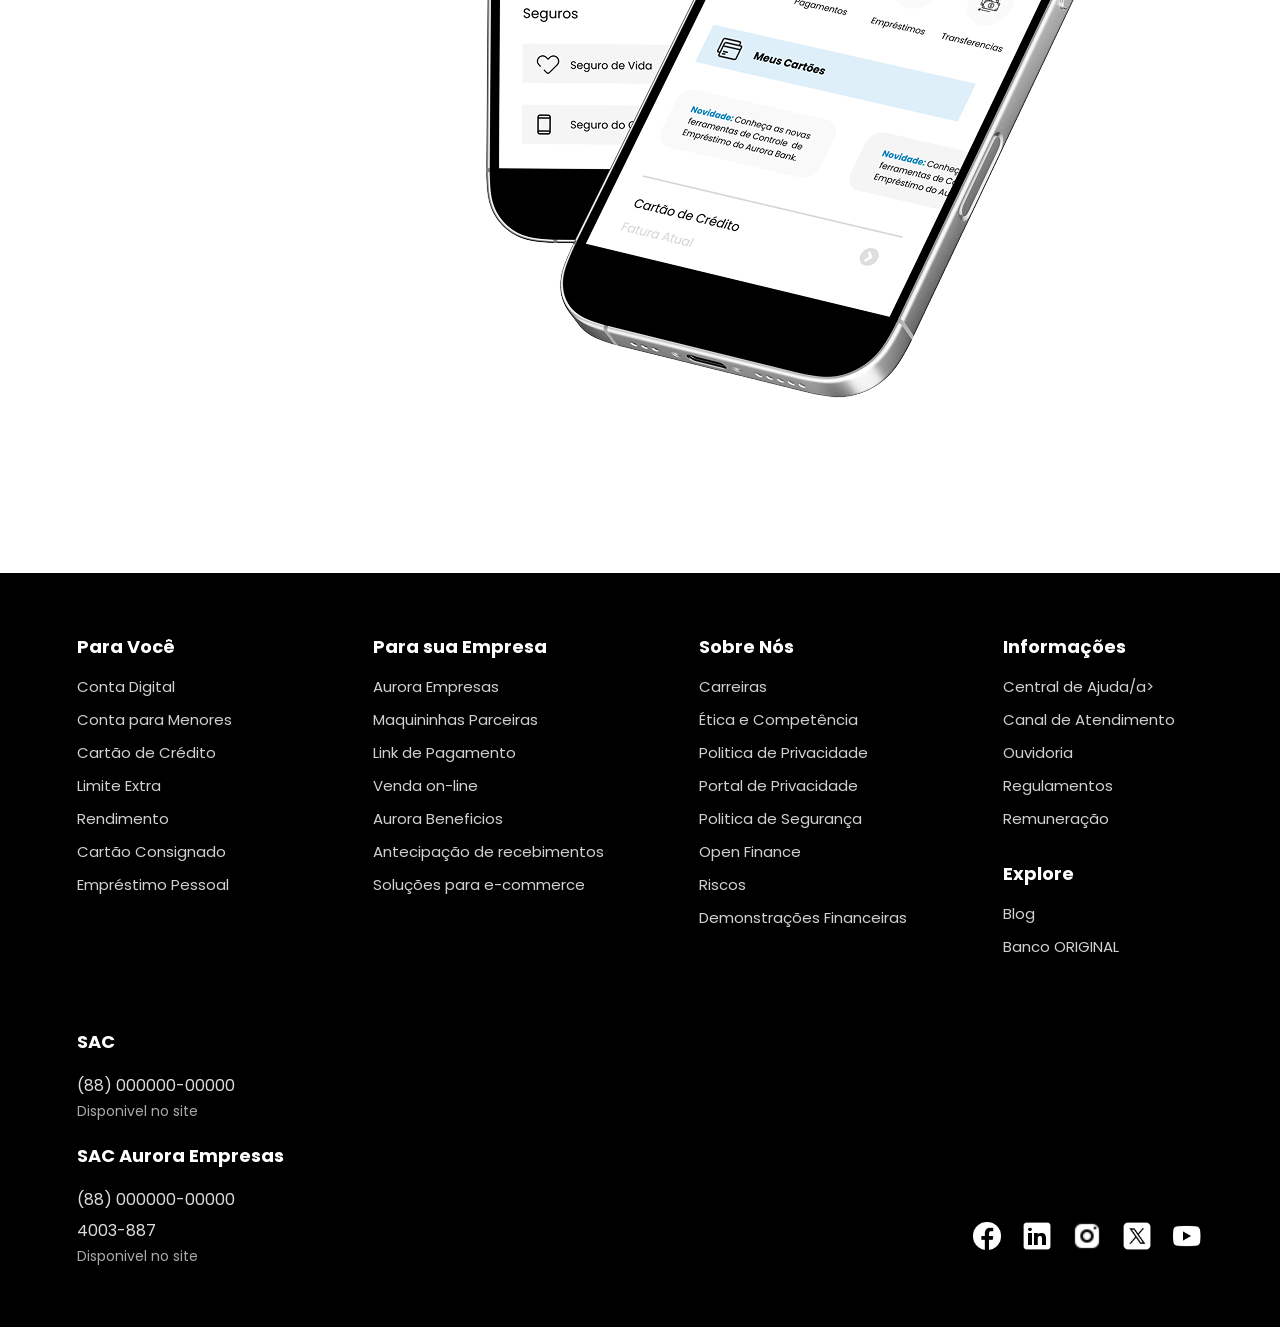
==== commit bd1985d2: "mobile-menu html e css , js" ====
--- a/index.html
+++ b/index.html
@@ -28,7 +28,21 @@
             </div>
         </nav>
     </header>
+
     
+     <div class="mobile-menu-icon">
+            <button onclick="menuShow()"><img class="icon" src="assets/images/icons8-cardápio-24.png" alt=""></button>
+     </div>
+
+     <div class="mobile-menu">
+         <ul>
+             <li><a href="index.html">Home</a></li>
+             <li><a href="paravoce.html">Para Você</a></li>
+             <li><a href="empresas.html">Para sua Empresa</a></li>
+             <li><a href="seguranca.html">Ajuda e Segurança</a></li>
+         </ul>
+     </div>
+
     <!-- HTML - Section - Home-->
     <section class="section01-home" id="home">
 
--- a/assets/css/style.css
+++ b/assets/css/style.css
@@ -13,7 +13,6 @@
    --cinza02: #fcfcfc;
 }
 
-@media (min-width: 1200px) {
     
 
 
@@ -93,6 +92,16 @@
     color: var(--branco);
     font-weight: bold;
     font-size: 0.9rem;
+}
+
+
+.mobile-menu-icon{
+    display: none;
+}
+
+
+.mobile-menu{
+    display: none;
 }
 
 /* CSS - Section 01 - Home */
@@ -201,7 +210,7 @@
     margin:  0 80px 70px;
     margin-left: 15%;
     background: linear-gradient(var(--azul01),var(--azul02),var(--azul03), var(--azul04));
-    
+    transition: .2s;
 }
 
 .container-section h1{
@@ -752,7 +761,7 @@
     background-size: cover;
     background-position: center right;
     background-repeat: no-repeat;
-    margin-left: 25%;
+    margin-left: 18%;
     border-radius: 2rem;
 
 }
@@ -896,4 +905,33 @@
     opacity: 0.7;
 }
 
+@media screen and (max-width: 1200px){
+    .nav-bar{
+        padding: 1.5rem 2rem;
+        margin: 0 1rem;
+    }
+
+    .nav-list{
+        display: none;
+    }
+
+    .nav-button{
+        display: none;
+    }
+
+    .mobile-menu-icon{
+        display: block;
+        position: absolute;
+        top: 1.5rem;
+        right: 1.5rem;
+        z-index: 30;
+    }
+
+    .mobile-menu-icon button{
+        background-color: transparent;
+        border: none;
+        cursor: pointer;
+        padding: 0;
+    }
+
 }
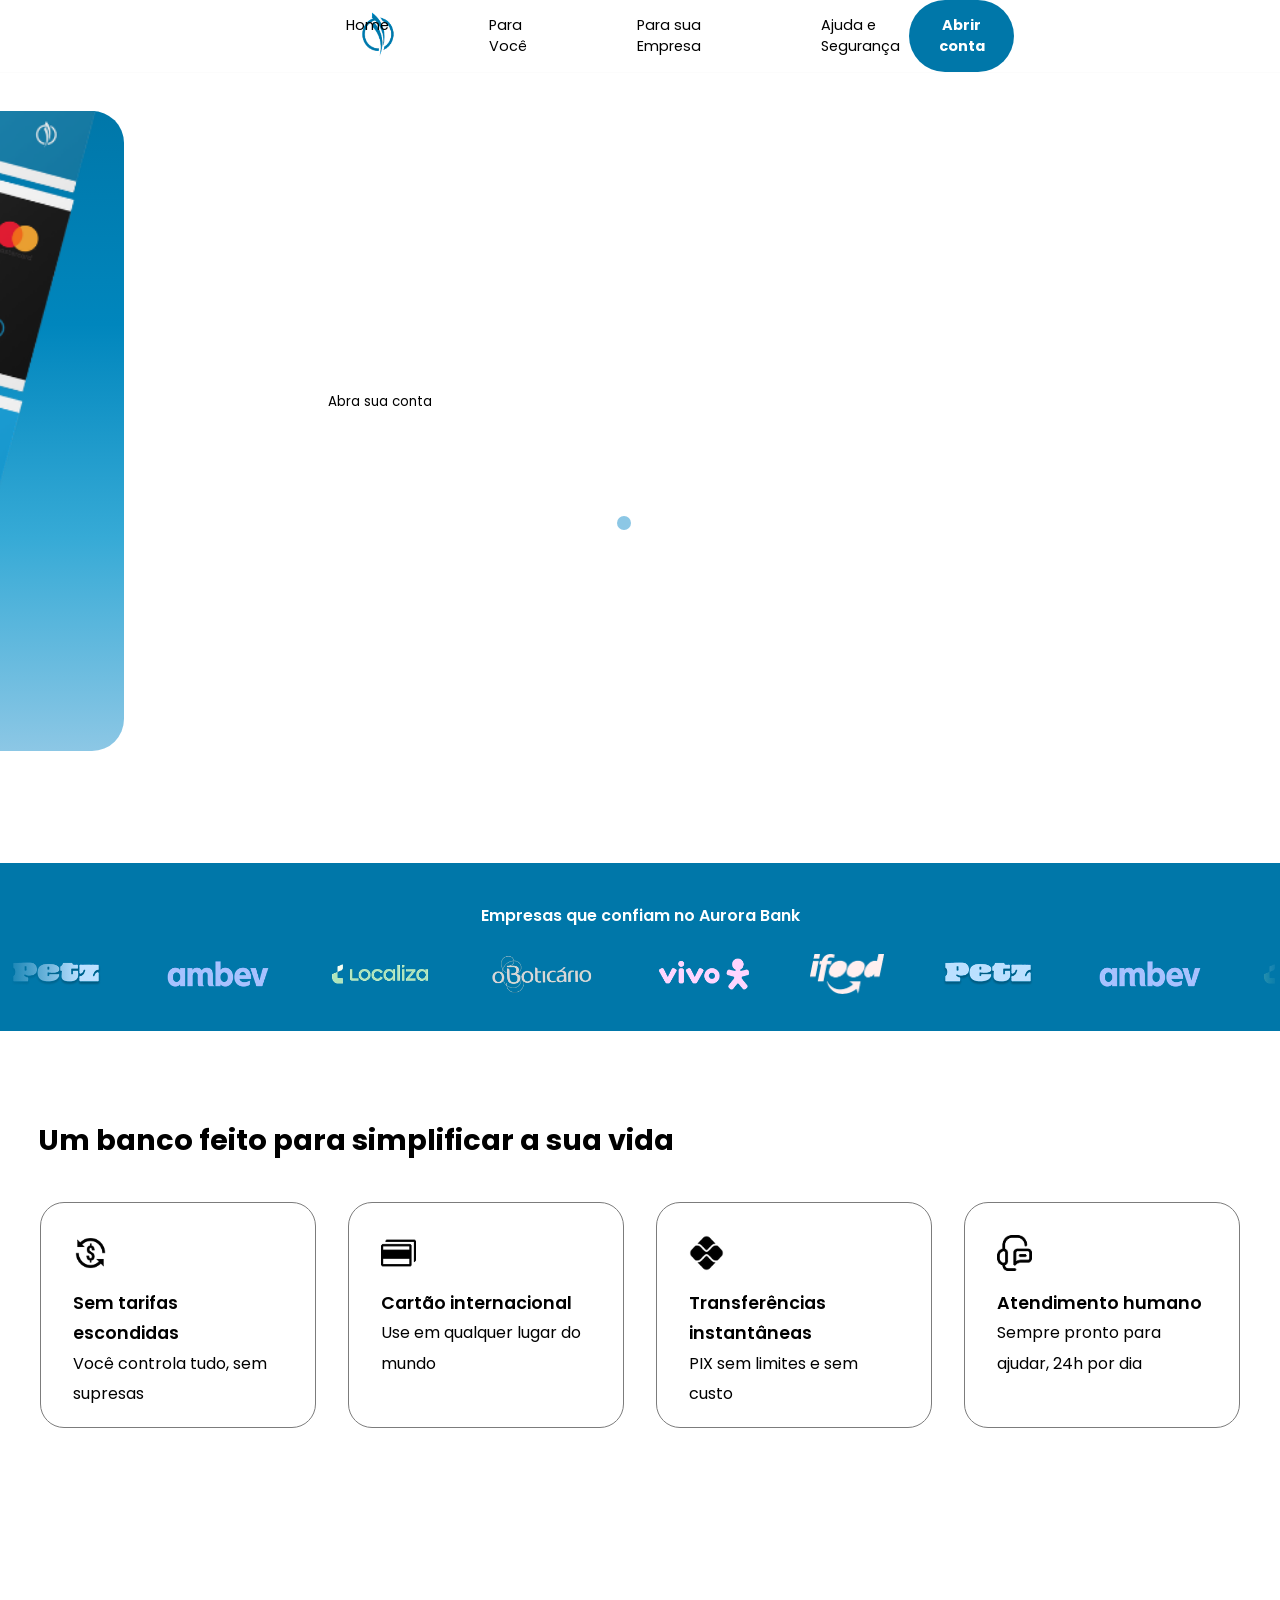
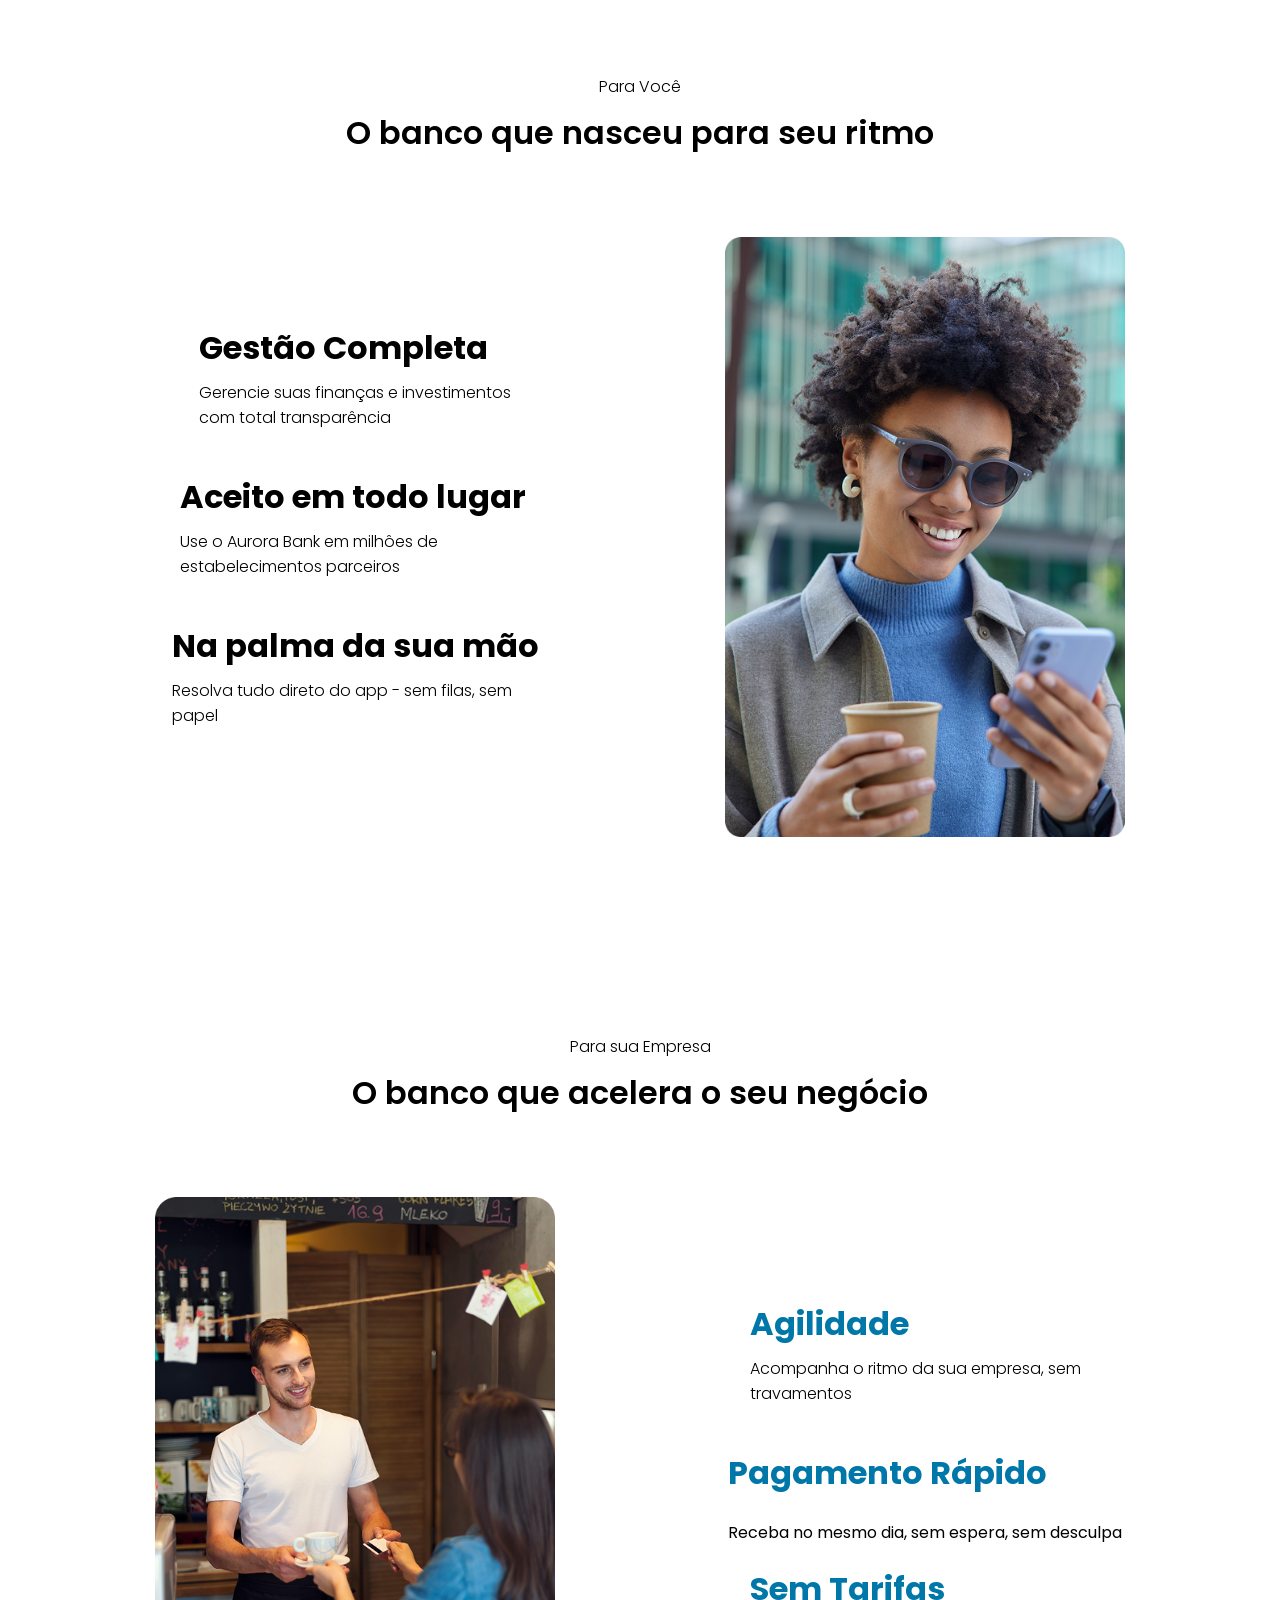
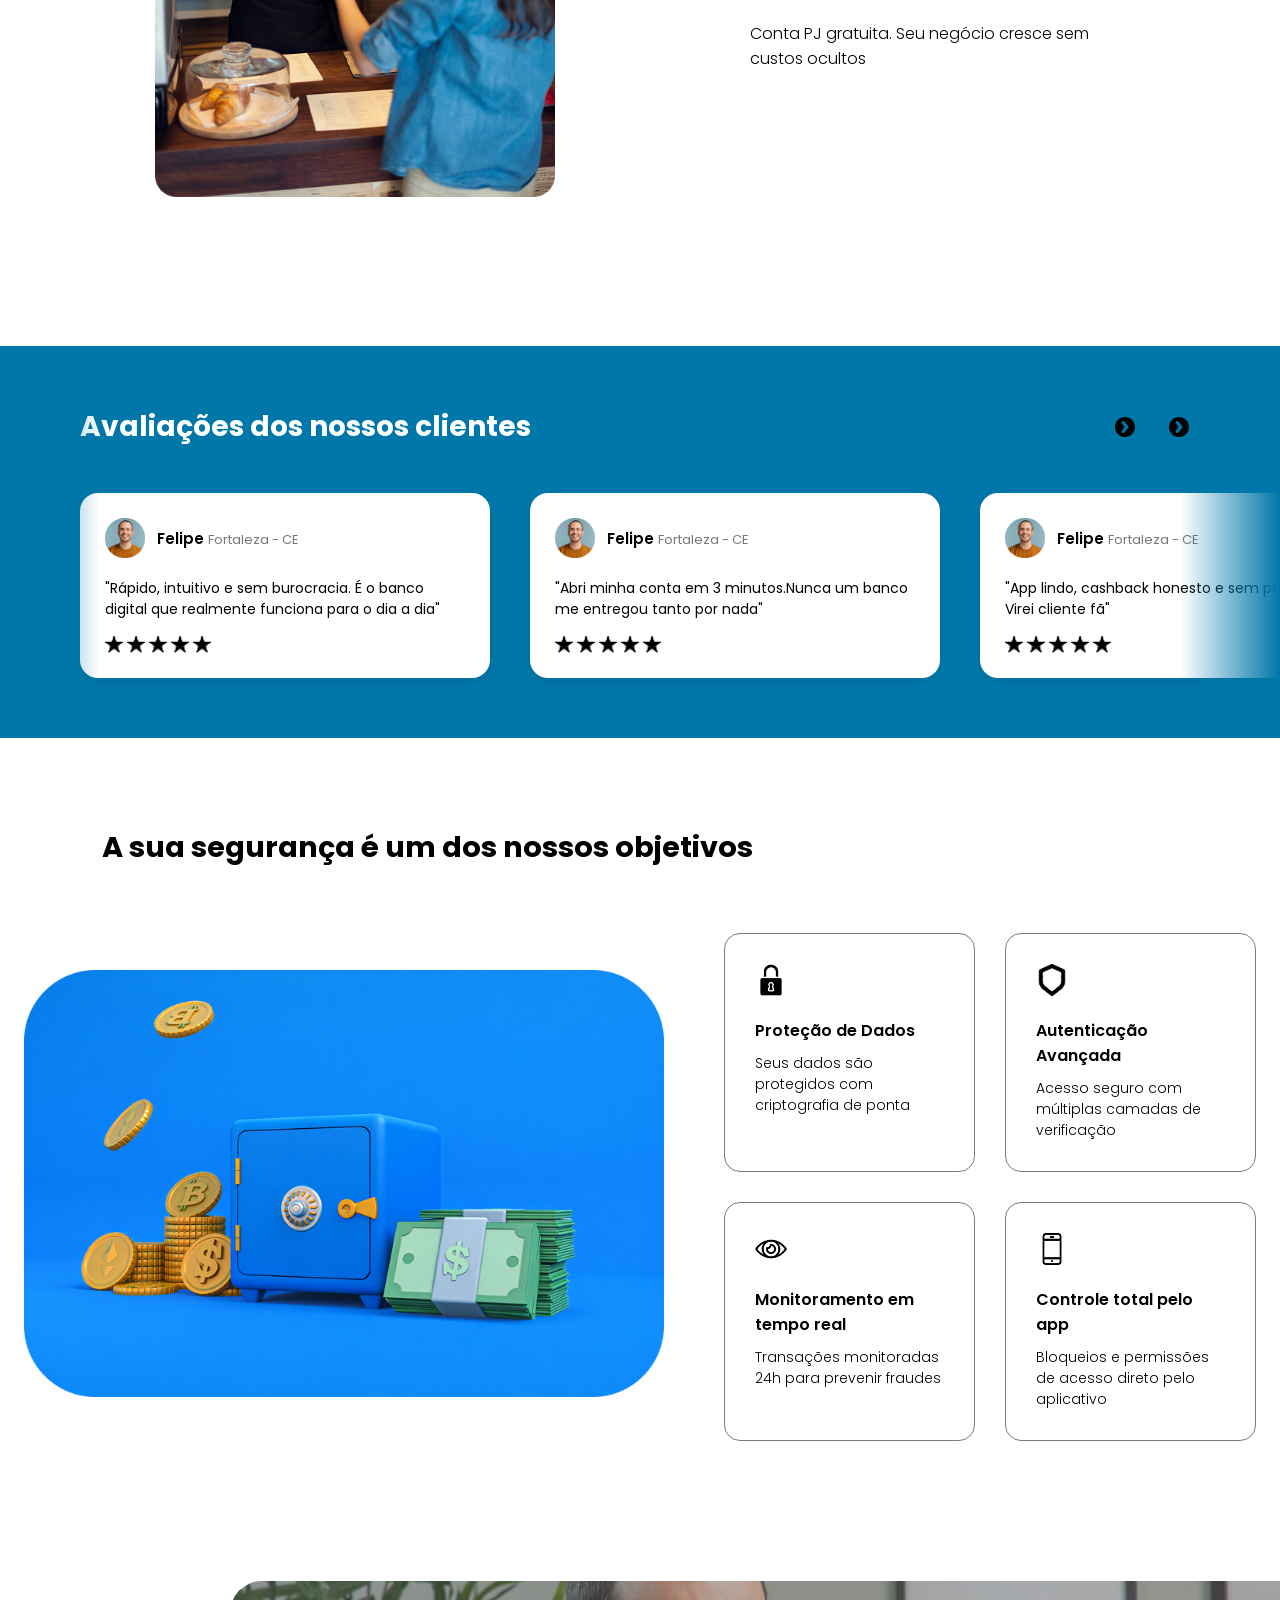
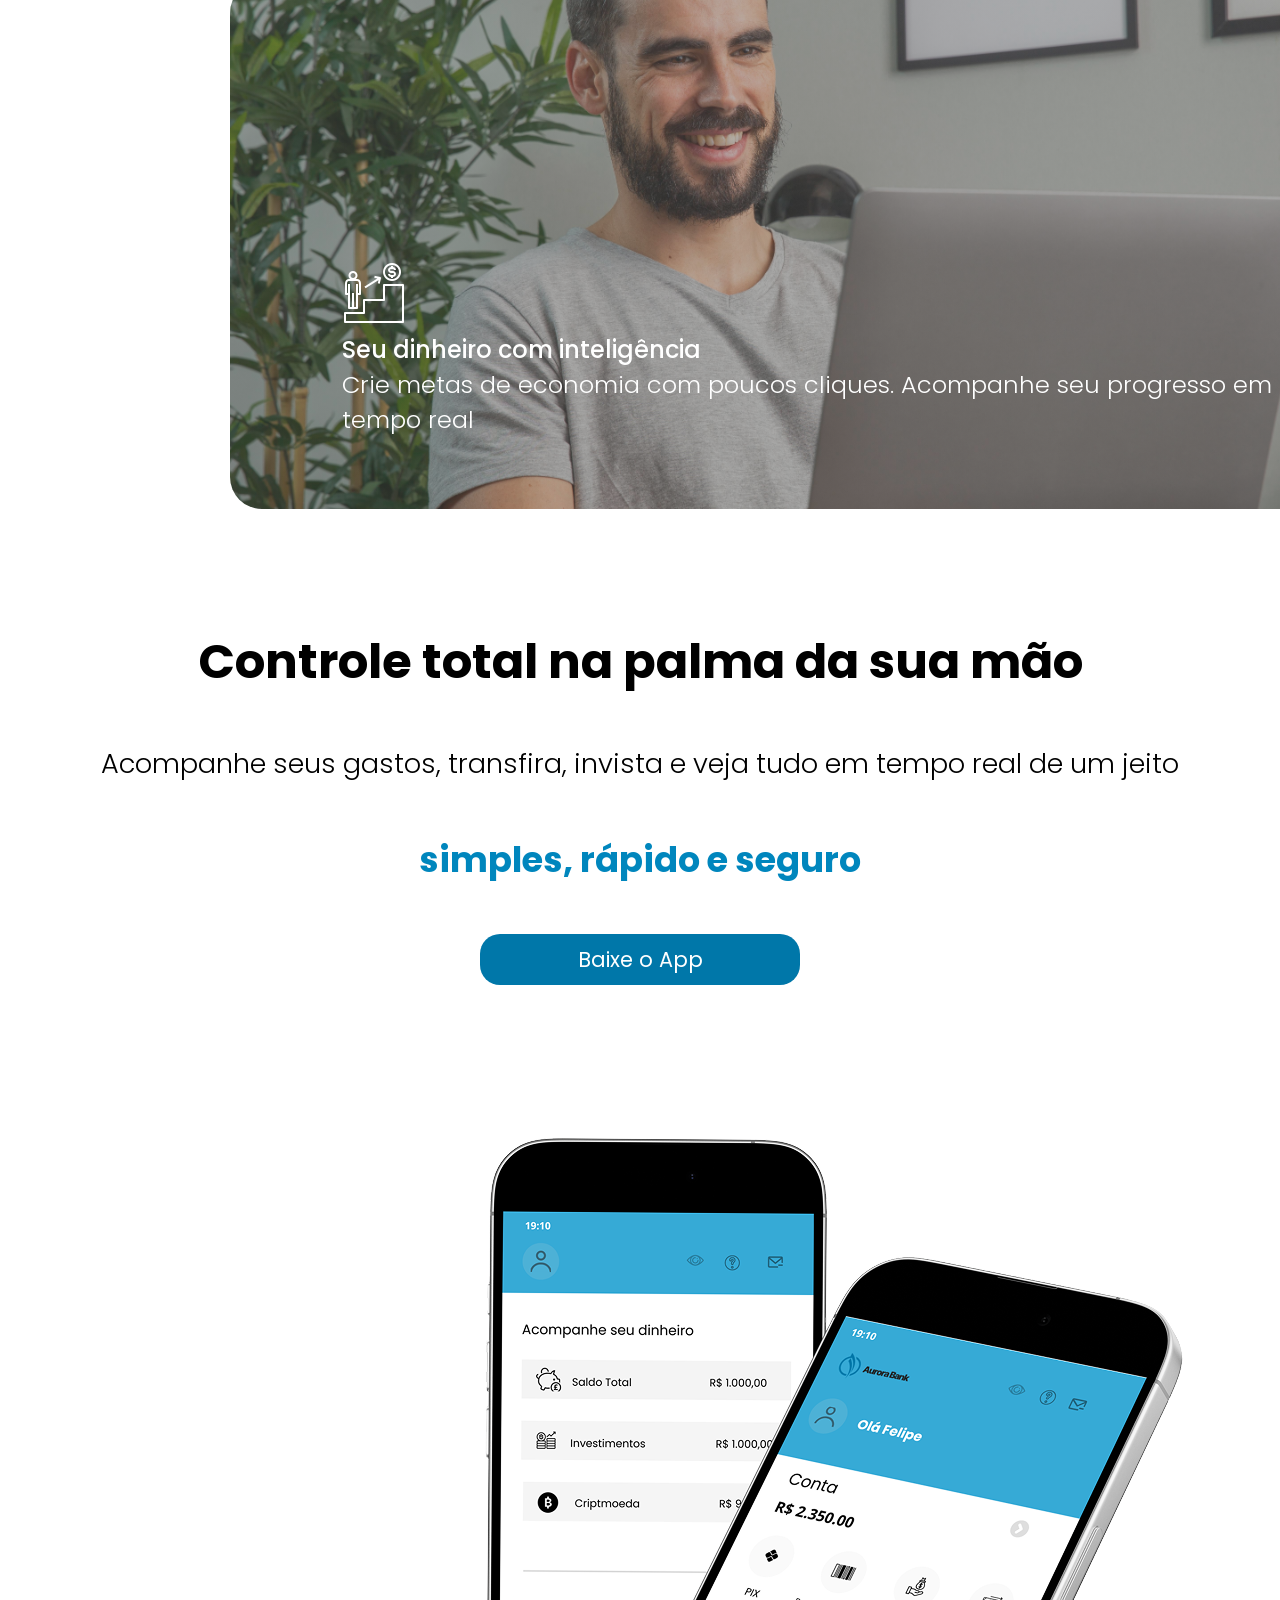
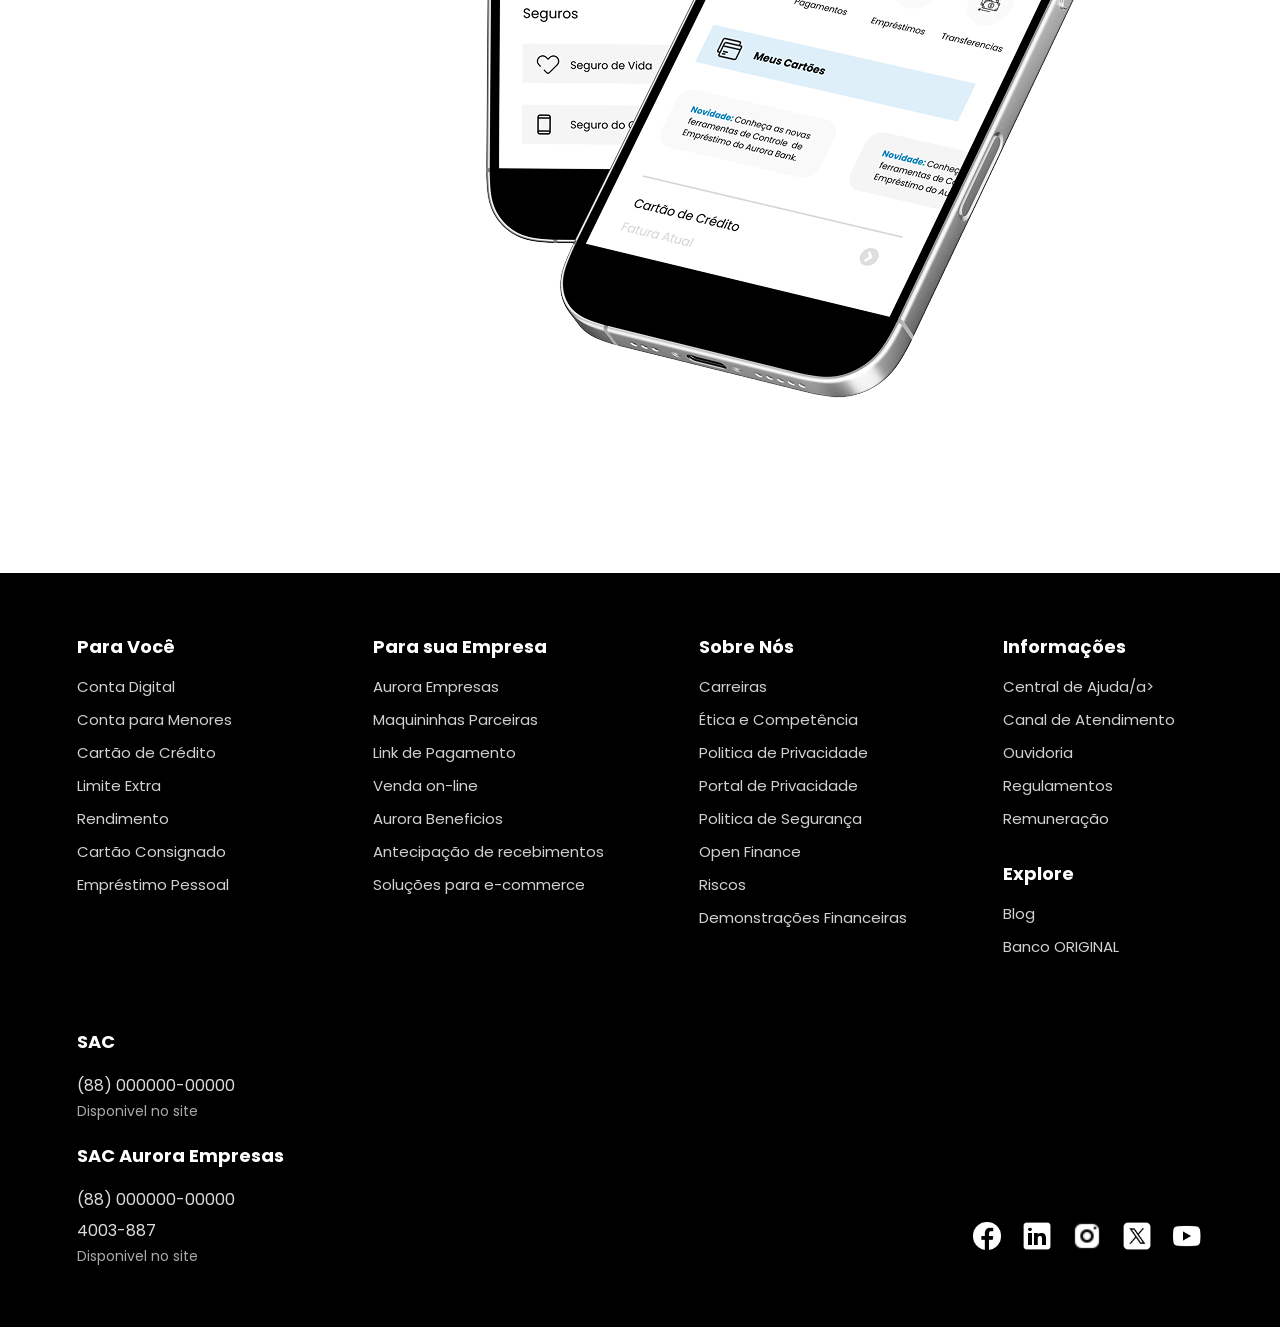
==== commit 0ec98c47: "ajustes no section - home e menu-mobile no media query de 1200px" ====
--- a/index.html
+++ b/index.html
@@ -125,25 +125,22 @@
                         <img src="assets/images/image 81.png" alt="" id="image-section" srcset="">
                         <h2 id="title-beneficios">Sem tarifas escondidas</h2>
                          <h2 id="descricao">Você controla tudo, sem supresas</h2>
-                         <img src="assets/images/image 75.png" alt="" id="seta-section" srcset="">
                  </div>
                  <div class="cards-beneficios">
                         <img src="assets/images/image 79.png" alt="" id="image-section" srcset="">
                         <h2 id="title-beneficios">Cartão internacional</h2>
                          <h2 id="descricao">Use em qualquer lugar do mundo</h2>
-                         <img src="assets/images/image 75.png" alt="" id="seta-section" srcset">
                  </div>
                  <div class="cards-beneficios">
                         <img src="assets/images/image 80.png" alt="" id="image-section" srcset="">
                         <h2 id="title-beneficios">Transferências instantâneas</h2>
                          <h2 id="descricao">PIX sem limites e sem custo</h2>
-                         <img src="assets/images/image 75.png" alt="" id="seta-section"srcset="">
                  </div>
                  <div class="cards-beneficios">
                         <img src="assets/images/image 78.png" alt="" id="image-section" srcset="">
                         <h2 id="title-beneficios">Atendimento humano</h2>
                          <h2 id="descricao">Sempre pronto para ajudar, 24h por dia</h2>
-                         <img src="assets/images/image 75.png" alt="" id="seta-section" srcset="">
+        
                  </div>
         </section>
 
--- a/assets/css/style.css
+++ b/assets/css/style.css
@@ -934,4 +934,61 @@
         padding: 0;
     }
 
+    .login-button{
+        margin-right: 5rem;
+    }
+
+    .mobile-menu{
+        display: none;
+        position: absolute;
+        top: 3.8rem;
+        right: 1.5rem;
+        background: var(--branco);
+        padding: 1rem 1.2rem;
+        border-radius: 8px;
+        box-shadow: 0 4px 12px rgba(0,0,0,0.08);
+        z-index: 29;
+    }
+
+    .mobile-menu.open{
+        display: block;
+    }
+
+    .section01-home{
+        position: relative;
+    }
+
+    .container-section{
+        width: 70rem;
+    }
+
+    #imagem-section{
+         position: relative;
+         margin-left: 0;
+         transform: translate(163px, -315px);
+         width: 45.2rem;
+    }
+
+    #radio1:checked ~.container-section{
+         margin-left: 3%;
+    }
+
+    #radio2:checked ~.container-section{
+        margin-left: -97%;
+    }
+
+    #radio3:checked ~.container-section{
+        margin-left: -197%;
+    }
+
+    .section01-home{
+        position: relative;
+    }
+
+    .section01-home .manual-navigation{
+        bottom: 1rem;
+        margin-top: 0;
+        transform: none;
+    }
+
 }
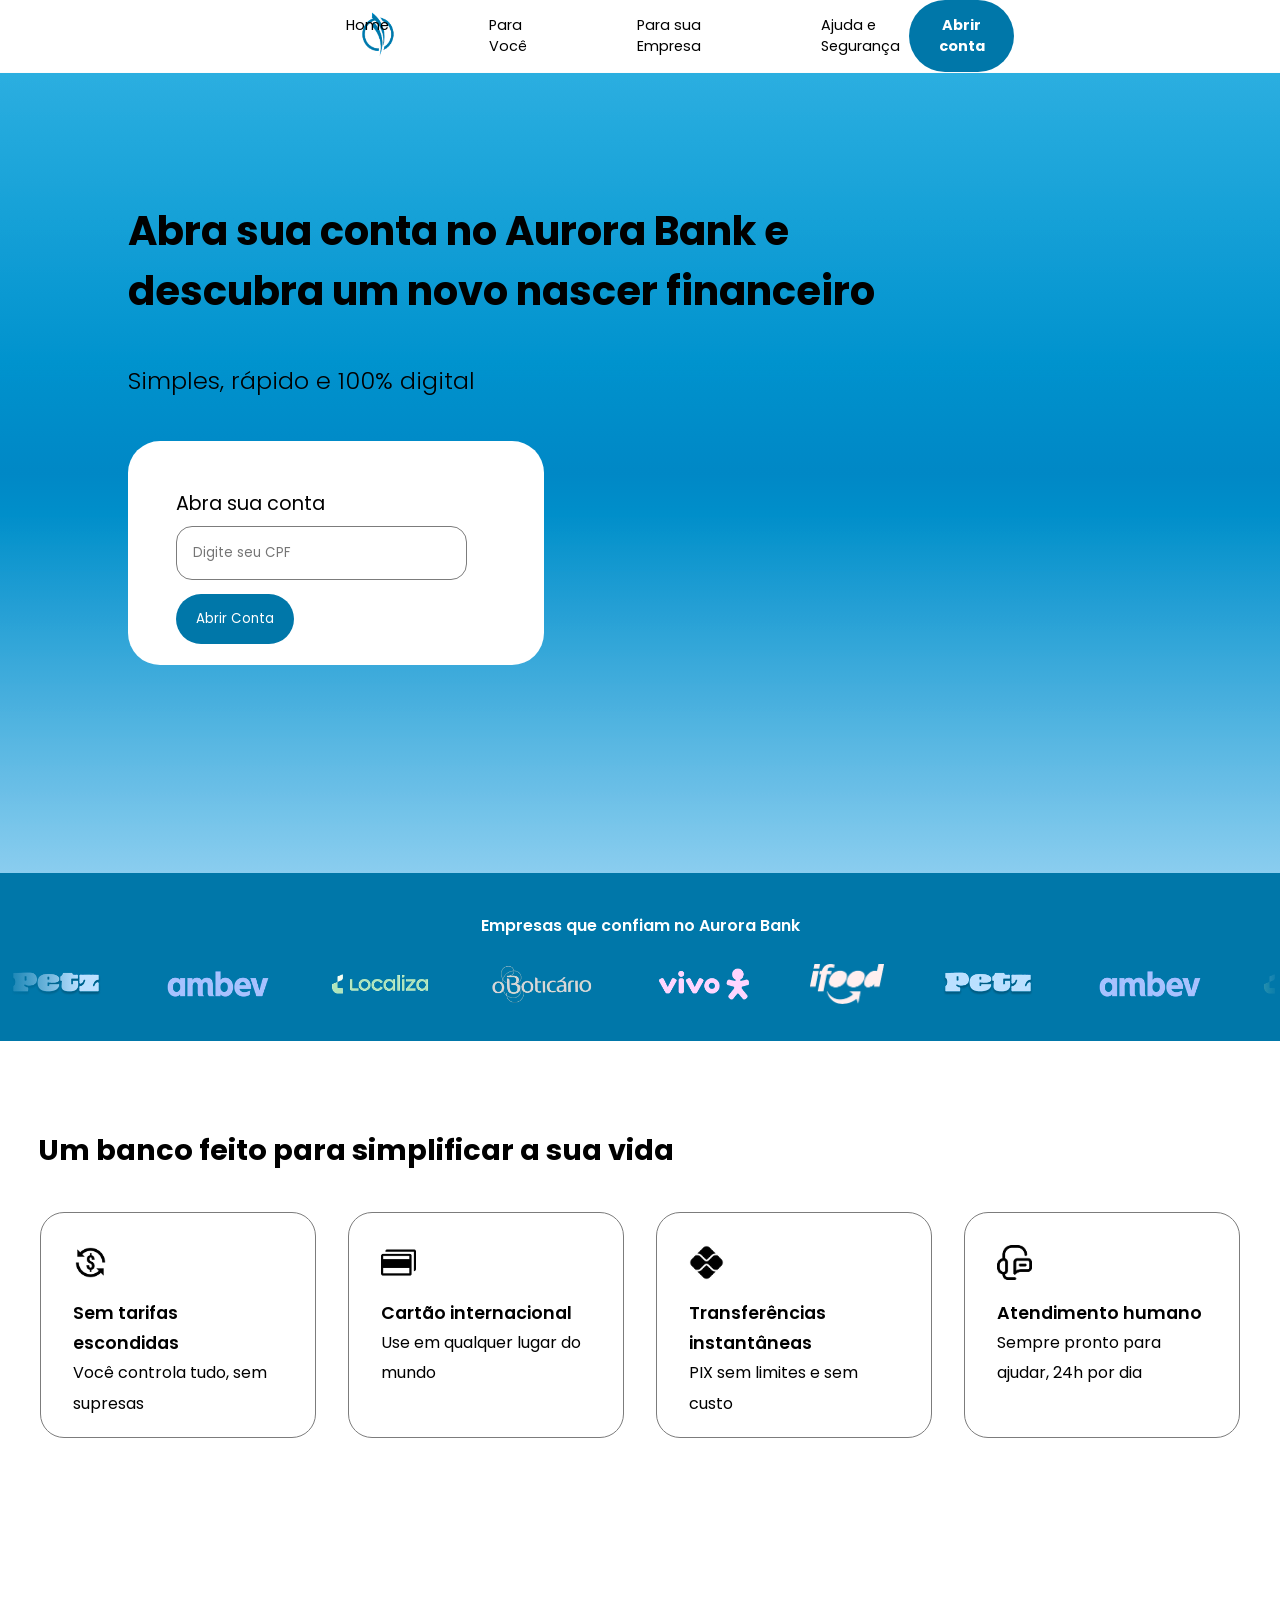
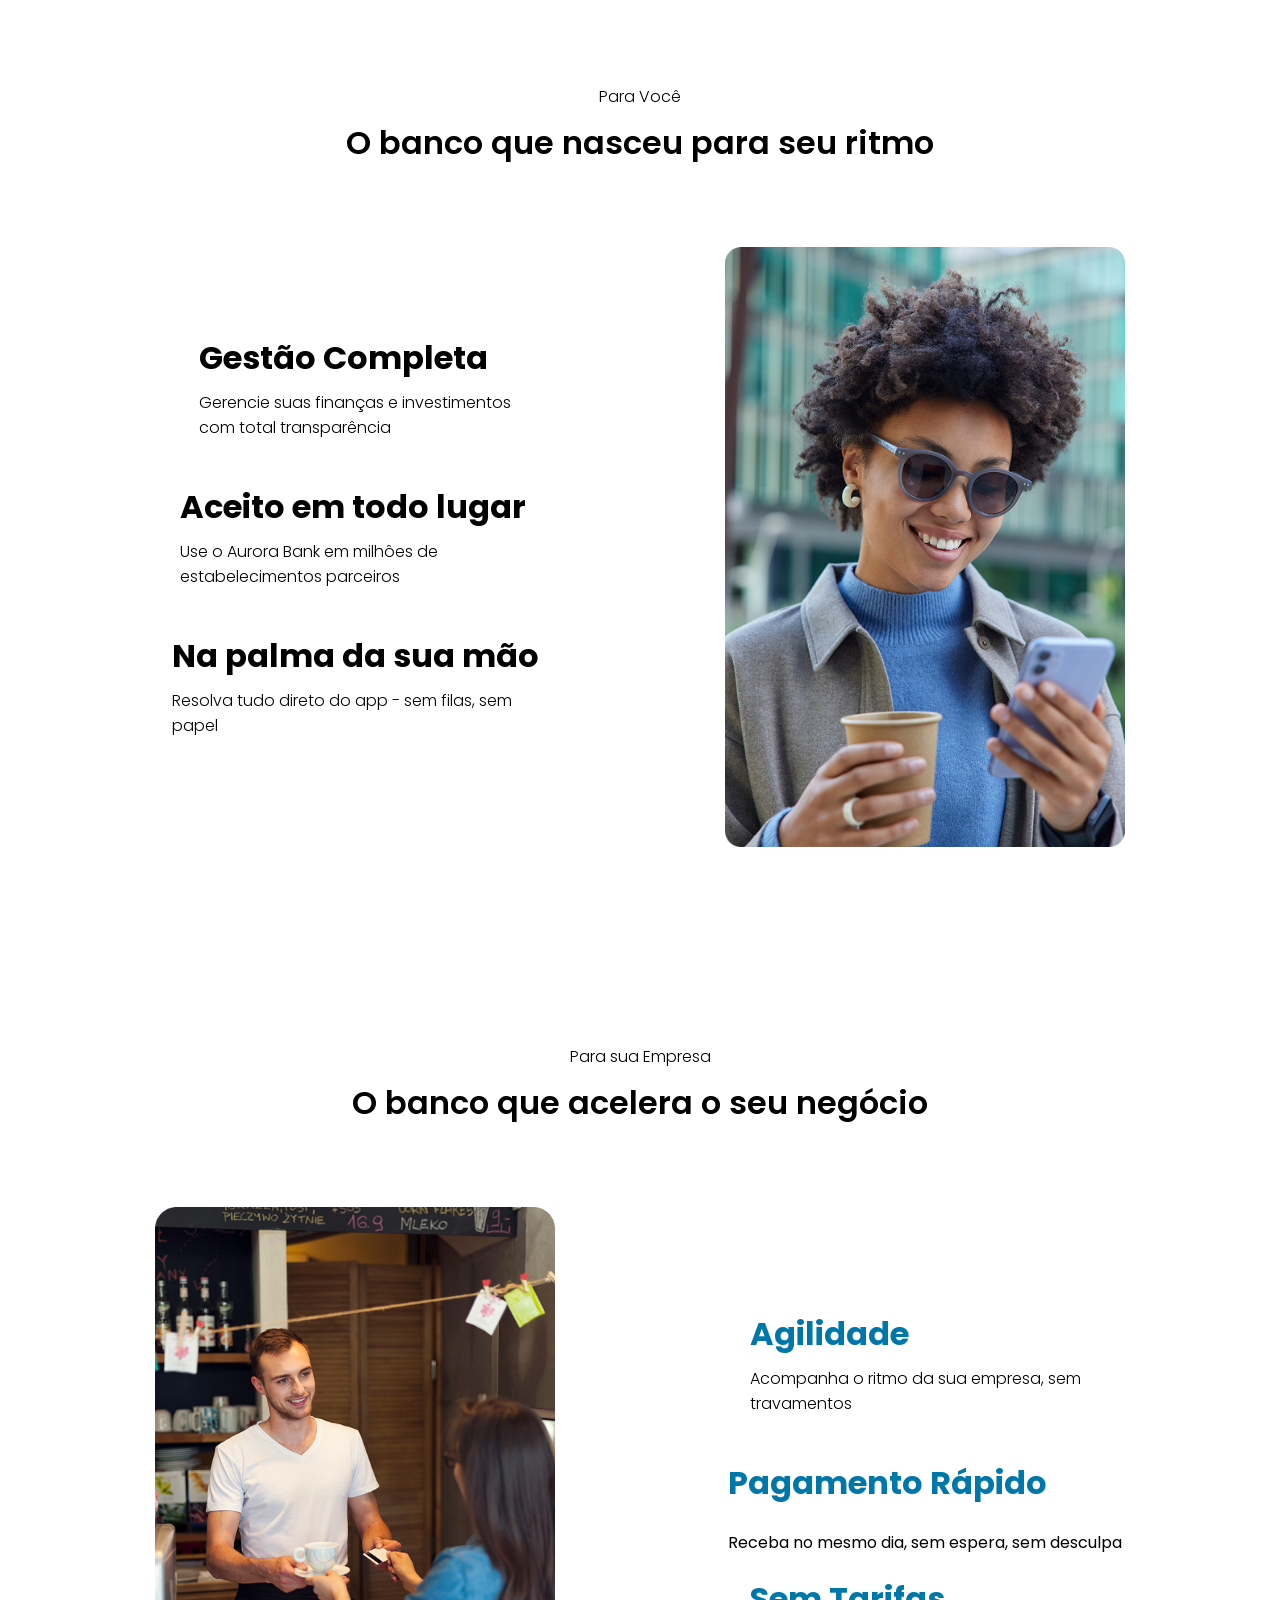
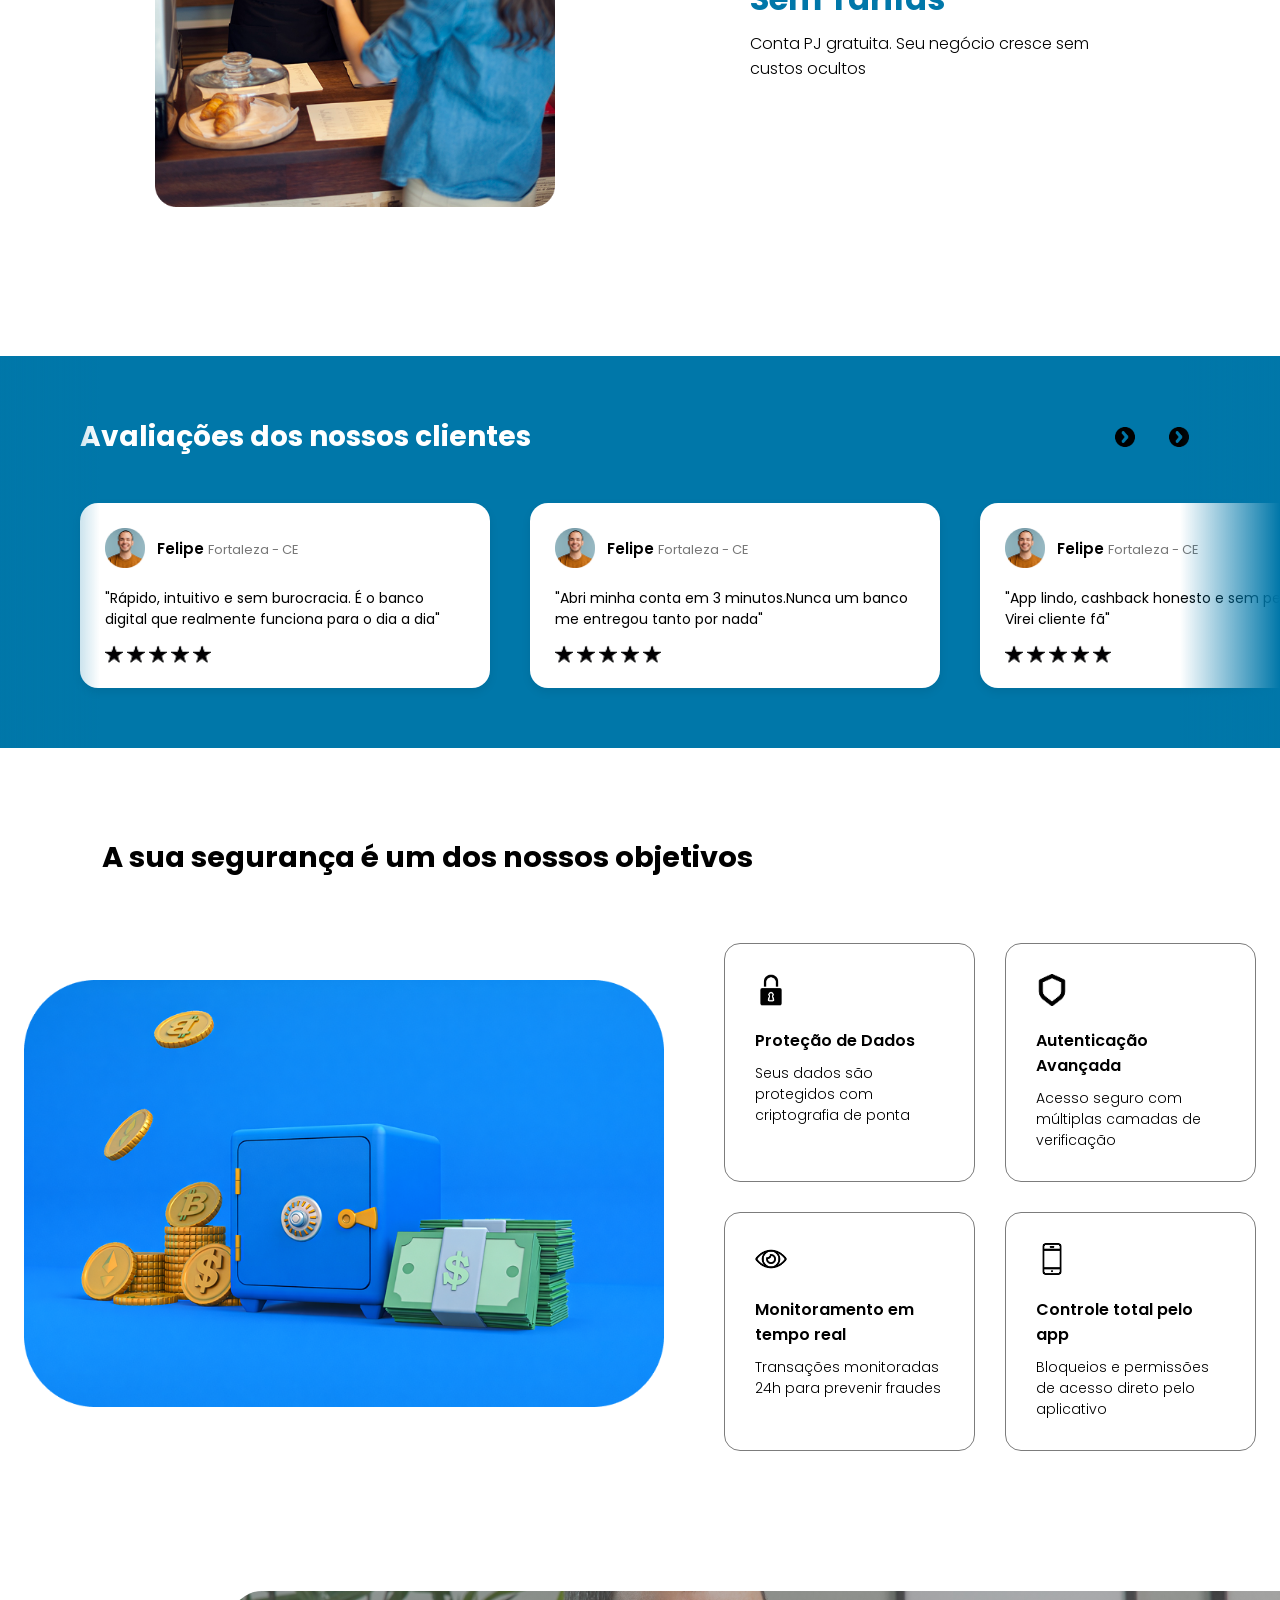
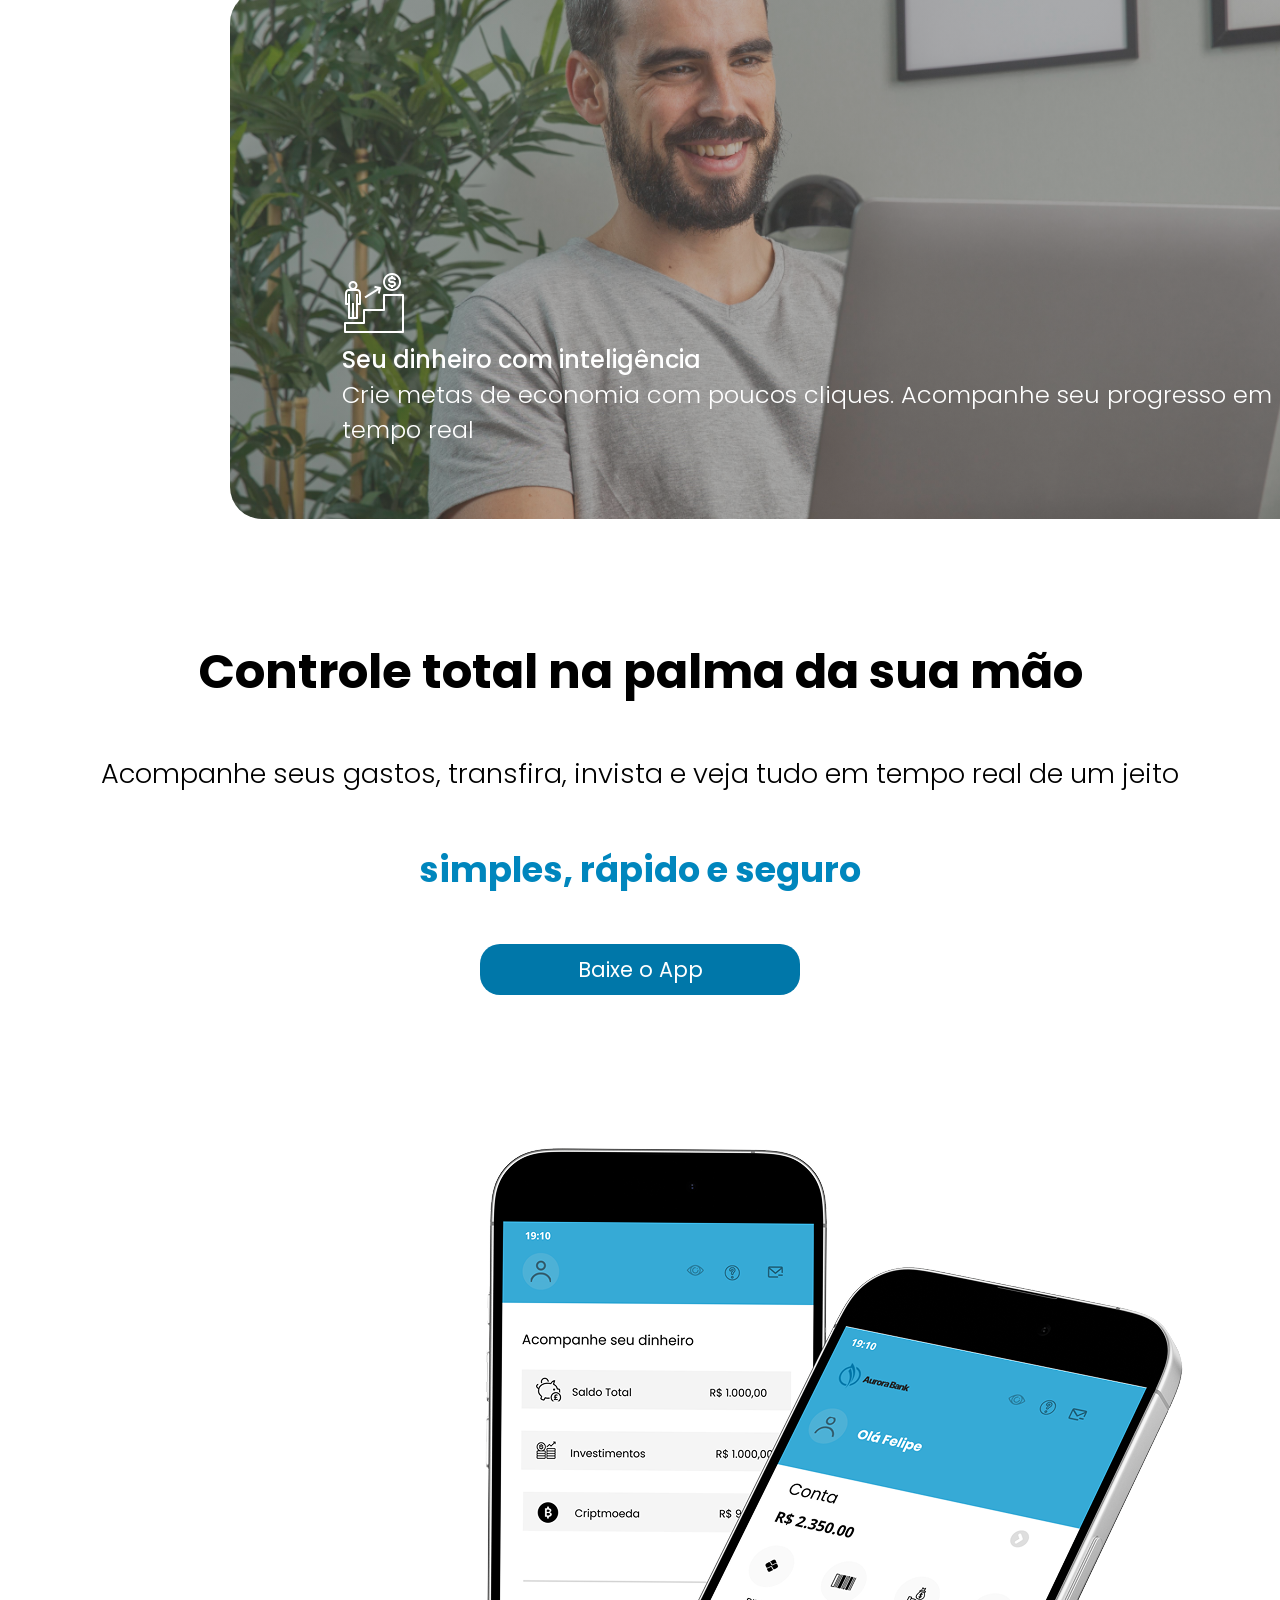
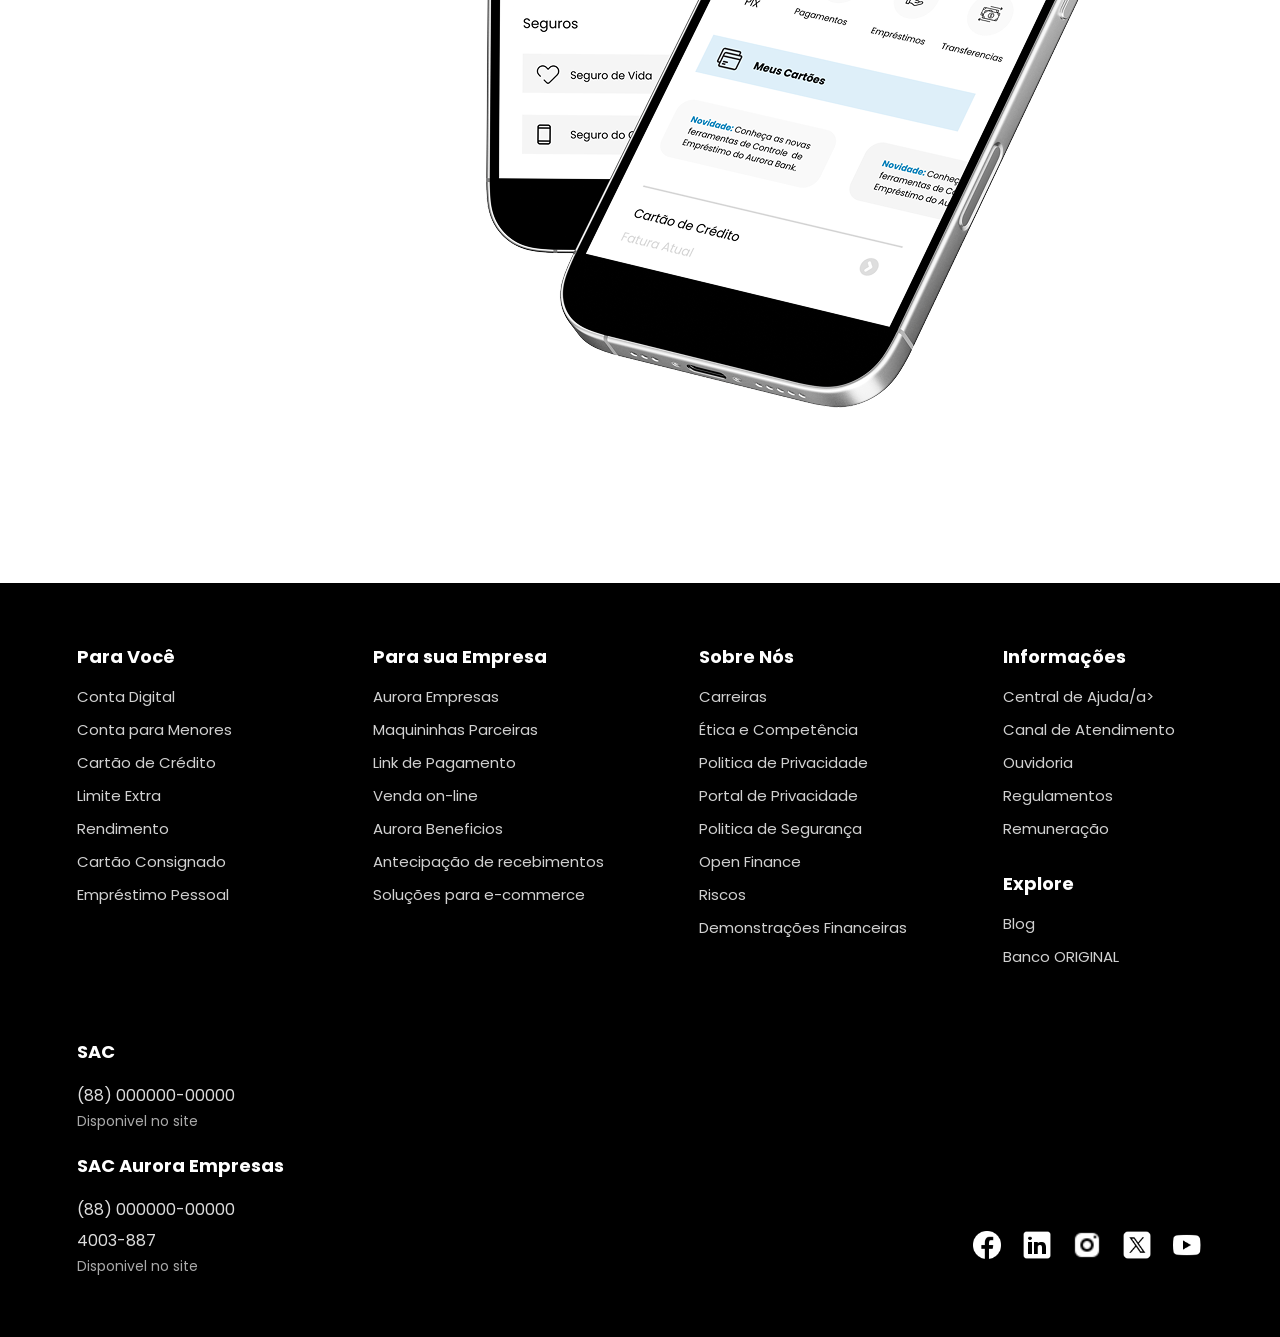
==== commit 0c1add4f: "ajustes no mobile menu e no section" ====
--- a/index.html
+++ b/index.html
@@ -27,61 +27,33 @@
                   <button><a href="#">Abrir conta</a></button>
             </div>
         </nav>
-    </header>
-
-    
-     <div class="mobile-menu-icon">
+
+    <div class="mobile-menu-icon">
             <button onclick="menuShow()"><img class="icon" src="assets/images/icons8-cardápio-24.png" alt=""></button>
      </div>
 
      <div class="mobile-menu">
          <ul>
-             <li><a href="index.html">Home</a></li>
-             <li><a href="paravoce.html">Para Você</a></li>
-             <li><a href="empresas.html">Para sua Empresa</a></li>
-             <li><a href="seguranca.html">Ajuda e Segurança</a></li>
+             <li class="nav-item"><a href="index.html"class="nav-link">Home</a></li>
+             <li class="nav-item"><a href="paravoce.html" class="nav-link">Para Você</a></li>
+             <li class="nav-item"><a href="empresas.html" class="nav-link">Para sua Empresa</a></li>
+             <li class="nav-item"><a href="seguranca.html" class="nav-link">Ajuda e Segurança</a></li>
          </ul>
      </div>
+    </header>
+
+   
 
     <!-- HTML - Section - Home-->
     <section class="section01-home" id="home">
-
-           <input type="radio" name="radio-btn" id="radio1">
-           <input type="radio" name="radio-btn" id="radio2">
-           <input type="radio" name="radio-btn" id="radio3">
-        
-
-        <div class="container-section" id="slide-cartoes">
-        <img src="assets/images/aurorabank1 2.svg" alt="" id="logo-section">
-          <h1>Abra sua conta no Aurora Bank e <br>descubra um novo nascer financeiro</h1>
-          <h2>Simples, rápido e 100% digital</h2>
-          <button id="button-home">Abra sua conta</button>
-          <img src="assets/images/Cartao-Home.png" alt="" id="imagem-section">
-        
-        </div>
-        <div class="container-section" id="slide-cliente">
-        <img src="assets/images/aurorabank1 2.svg" alt="" id="logo-section">
-          <h1>Desperte o seu dinheiro para um novo começo</h1>
-          <h2>A conta digital que nasceu para simplificar sua vida <br>rápida, segura e feita para você</h2>
-          <button id="button-home">Abra sua conta</button>
-        </div>
-         <div class="container-section" id="slide-empreendedor">
-        <img src="assets/images/aurorabank1 2.svg" alt="" id="logo-section">
-          <h1>O novo nascer de seu negócio</h1>
-          <h2>Gestão financeira descomplicada, integração digital e <br> um banco que cresce com você</h2>
-          <button id="button-home">Abra sua conta</button>
-        </div>
-
-        <div class="navigation-auto">
-            <div class="auto-btn1"></div>
-            <div class="auto-btn2"></div>
-            <div class="auto-btn3"></div>
-        </div>
-
-        <div class="manual-navigation">
-            <label for="radio1" class="manual-btn"></label>
-            <label for="radio2" class="manual-btn"></label>
-            <label for="radio3" class="manual-btn"></label>
+        <h1>Abra sua conta no Aurora Bank e <br>descubra um novo nascer financeiro</h1>
+        <h2>Simples, rápido e 100% digital</h2>
+
+        <div class="div-conta">
+            <p>Abra sua conta</p>
+            <input type="text" placeholder="Digite seu CPF">
+            <button>Abrir Conta</button>
+
         </div>
     </section>
 
--- a/assets/css/style.css
+++ b/assets/css/style.css
@@ -18,6 +18,12 @@
 
 /* CSS - MENU */
 
+html,
+body{
+    width: 100%;
+    overflow-x: hidden;
+}
+
 *{
     padding: 0;
     margin: 0;
@@ -102,168 +108,74 @@
 
 .mobile-menu{
     display: none;
+    
 }
 
 /* CSS - Section 01 - Home */
 
 .section01-home{
-    background-color: var(--branco);
-    height: 47rem;
-    display: grid;
-    grid-template-columns: 1fr 1fr 1fr;
-    margin: 0 auto;
-    margin-top: 3%;
+    height: 50rem;
+    position: relative;
     overflow: hidden;
+}
+
+.section01-home::after{
+     content: "";
+     position: absolute;
+     inset: 0;
+     background: linear-gradient(var(--azul03), var(--azul02), var(--azul04));
+     background-repeat: no-repeat;
+     background-size: 100% 100%;
+     background-position: 65% center;
+      filter: contrast(1.08) saturate(1.05);
+}
+
+.section01-home h1{
     position: relative;
     z-index: 1;
-}
-
-.section01-home input{
-    display: none;
-}
-
-.manual-navigation{
-    position: absolute;
-    width: 100%;
-    bottom: 20px;
-    margin-top: -40px;
-    display: flex;
-    justify-content: center;
-    margin-left: 25%;
-}
-.manual-btn{
-    border: 2px solid transparent;
-    padding: 5px;
-    border-radius: 10px;
-    cursor: pointer;
-    margin-top: 80%;
-    transition: 0.5s;
-}
-
-.manual-btn:not(:last-child){
-    margin-right: 40px;
-}
-
-.manual-btn:hover{
+    margin-top: 10%;
+    margin-left: 10%;
+    font-size: 2.5rem;
+}
+
+.section01-home h2{
+    position: relative;
+    z-index: 1;
+    font-weight: 300;
+    margin-left: 10%;
+    line-height: 5;
+}
+
+.div-conta{
+    position: relative;
+    z-index: 1;
+    width: 20rem;
+    height: 8rem;
+    background-color: var(--branco);
+    margin-left: 10%;
+    padding: 3rem;
+    border-radius: 2rem;
+}
+
+.div-conta p{
+    font-size: 1.2rem;
+    margin-bottom: 0.5rem;
+}
+
+.div-conta input{
+    padding: 1rem;
+    margin-bottom: 0.9rem;
+    border-radius: 1rem;
+    border: 1px solid var(--cinza);
+}
+
+.div-conta button{
+    border: none;
     background-color: var(--azul01);
-}
-
-#radio1:checked ~ .container-section{
-    margin-left: 20%;
-}
-
-#radio2:checked ~ .container-section{
-    margin-left: -85%;
-}
-
-#radio3:checked ~ .container-section{
-    margin-left: -180%;
-}
-
-.navigation-auto div{
-     border: 2px solid transparent;
-     padding: 5px;
-     border-radius: 10px;
-     cursor: pointer;
-     transition: 0.5s;
-}
-
-.navigation-auto{
-    position: absolute;
-    width: 200px;
-    margin-top: 31%;
-    display: flex;
-    justify-content: center;
-    display: flex;
-    justify-content: center;
-    margin-left: 40.3%;
-    background: var(--branco);
-    border-radius: 2rem;
-    padding: 0.5rem;
-}
-
-.navigation-auto div:not(:last-child){
-    margin-right: 40px;
-}
-
-#radio1:checked ~.navigation-auto .auto-btn1{
-    background-color: var(--azul04);
-}
-
-#radio2:checked ~.navigation-auto .auto-btn2{
-    background-color: var(--azul04);
-}
-
-#radio3:checked ~.navigation-auto .auto-btn3{
-    background-color: var(--azul04);
-}
-
-
-
-
-.container-section{
-    margin-top: 50%;
-    height: 40rem;
-    background-color: var(--azul04);
-    width: 80rem;
-    border-radius: 2rem;
-    margin:  0 80px 70px;
-    margin-left: 15%;
-    background: linear-gradient(var(--azul01),var(--azul02),var(--azul03), var(--azul04));
-    transition: .2s;
-}
-
-.container-section h1{
+    padding: 15px 20px;
+    border-radius: 40px;
     color: var(--branco);
-    font-size: 2.2rem;
-    margin-left: 5%;
-    
-}
-.container-section h2{
-    margin-top: 2.5%;
-    margin-left: 5%;
-    font-weight: 300;
-    color: var(--branco);
-}
-
-#logo-section{
-    width: 6rem;
-    margin-left: 4%;
-    margin-top: 5%;
-    
-}
-
-#imagem-section{
-    transform:translateY(-330px);
-    width: 40.1rem;
-    margin-left: 50%;
-    
-}
-
-#slide-cliente{
-   background-image: url("../images/cliente2.jpg");
-   background-size: cover;
-   background-position: center;
-}
-
-#slide-empreendedor{
-   min-height: 600px;
-   background: linear-gradient(rgba(0,0,0,0.45), rgba(0,0,0,0.45)), url("../images/barista2.jpg");
-   background-size: cover;
-   background-position: center right;
-   background-repeat: no-repeat;
-}
-
-#button-home{
-    text-decoration: none;
-    border: none;
-    border-radius: 1rem;
-    padding: 10px 60px;
-    margin-left: 5%;
-    margin-top: 3.5%;
-    background-color: var(--branco);
-}
-
+}
 /* CSS - Section 02 - Empresas parceiras */
 
 .section02-empresas{
@@ -923,7 +835,7 @@
         display: block;
         position: absolute;
         top: 1.5rem;
-        right: 1.5rem;
+        right: 7rem;
         z-index: 30;
     }
 
@@ -935,7 +847,7 @@
     }
 
     .login-button{
-        margin-right: 5rem;
+        margin-right: 10rem;
     }
 
     .mobile-menu{
@@ -948,47 +860,77 @@
         border-radius: 8px;
         box-shadow: 0 4px 12px rgba(0,0,0,0.08);
         z-index: 29;
+        width: 90%;
+        margin-top: 1%;
     }
 
     .mobile-menu.open{
         display: block;
     }
 
+    .mobile-menu ul {
+        display: flex;
+        flex-direction: column;
+        padding: 1rem 0;
+        margin: 0;
+        list-style: none;
+    }
+
+    .mobile-menu .nav-item{
+        padding: 0.8rem 1.5rem;
+        border-bottom: 1px solid rgba(0, 0, 0, 0.08);
+    }
+
+    .mobile-menu .nav-link{
+        display: block;
+        padding: 0.5rem 0;
+    }
+
     .section01-home{
         position: relative;
     }
 
+    
+
+    .section06-seguranca{
+        height: 60rem;
+    }
+
+    .content-seguranca{
+        flex-direction: column;
+    }
+
+    .div-compras{
+        width: 55rem;
+        margin-left: 15%;
+    }
+
+    .app-frase h1{
+        font-size: 2.5rem;
+    }
+
+    .app-frase h2{
+        font-size: 1.5rem;
+    }
+
+    .app-frase h3{
+        font-size: 2rem;
+    }
+
+    .section07-app-aurora img{
+        margin-left: 20%;
+    }
+}
+
+@media screen and (max-width:1090px){
     .container-section{
-        width: 70rem;
+        width: 60rem;
     }
 
     #imagem-section{
-         position: relative;
-         margin-left: 0;
-         transform: translate(163px, -315px);
-         width: 45.2rem;
-    }
-
-    #radio1:checked ~.container-section{
-         margin-left: 3%;
-    }
-
-    #radio2:checked ~.container-section{
-        margin-left: -97%;
-    }
-
-    #radio3:checked ~.container-section{
-        margin-left: -197%;
-    }
-
-    .section01-home{
-        position: relative;
-    }
-
-    .section01-home .manual-navigation{
-        bottom: 1rem;
-        margin-top: 0;
-        transform: none;
-    }
-
-}+        width: 30rem;
+    }
+}
+
+
+
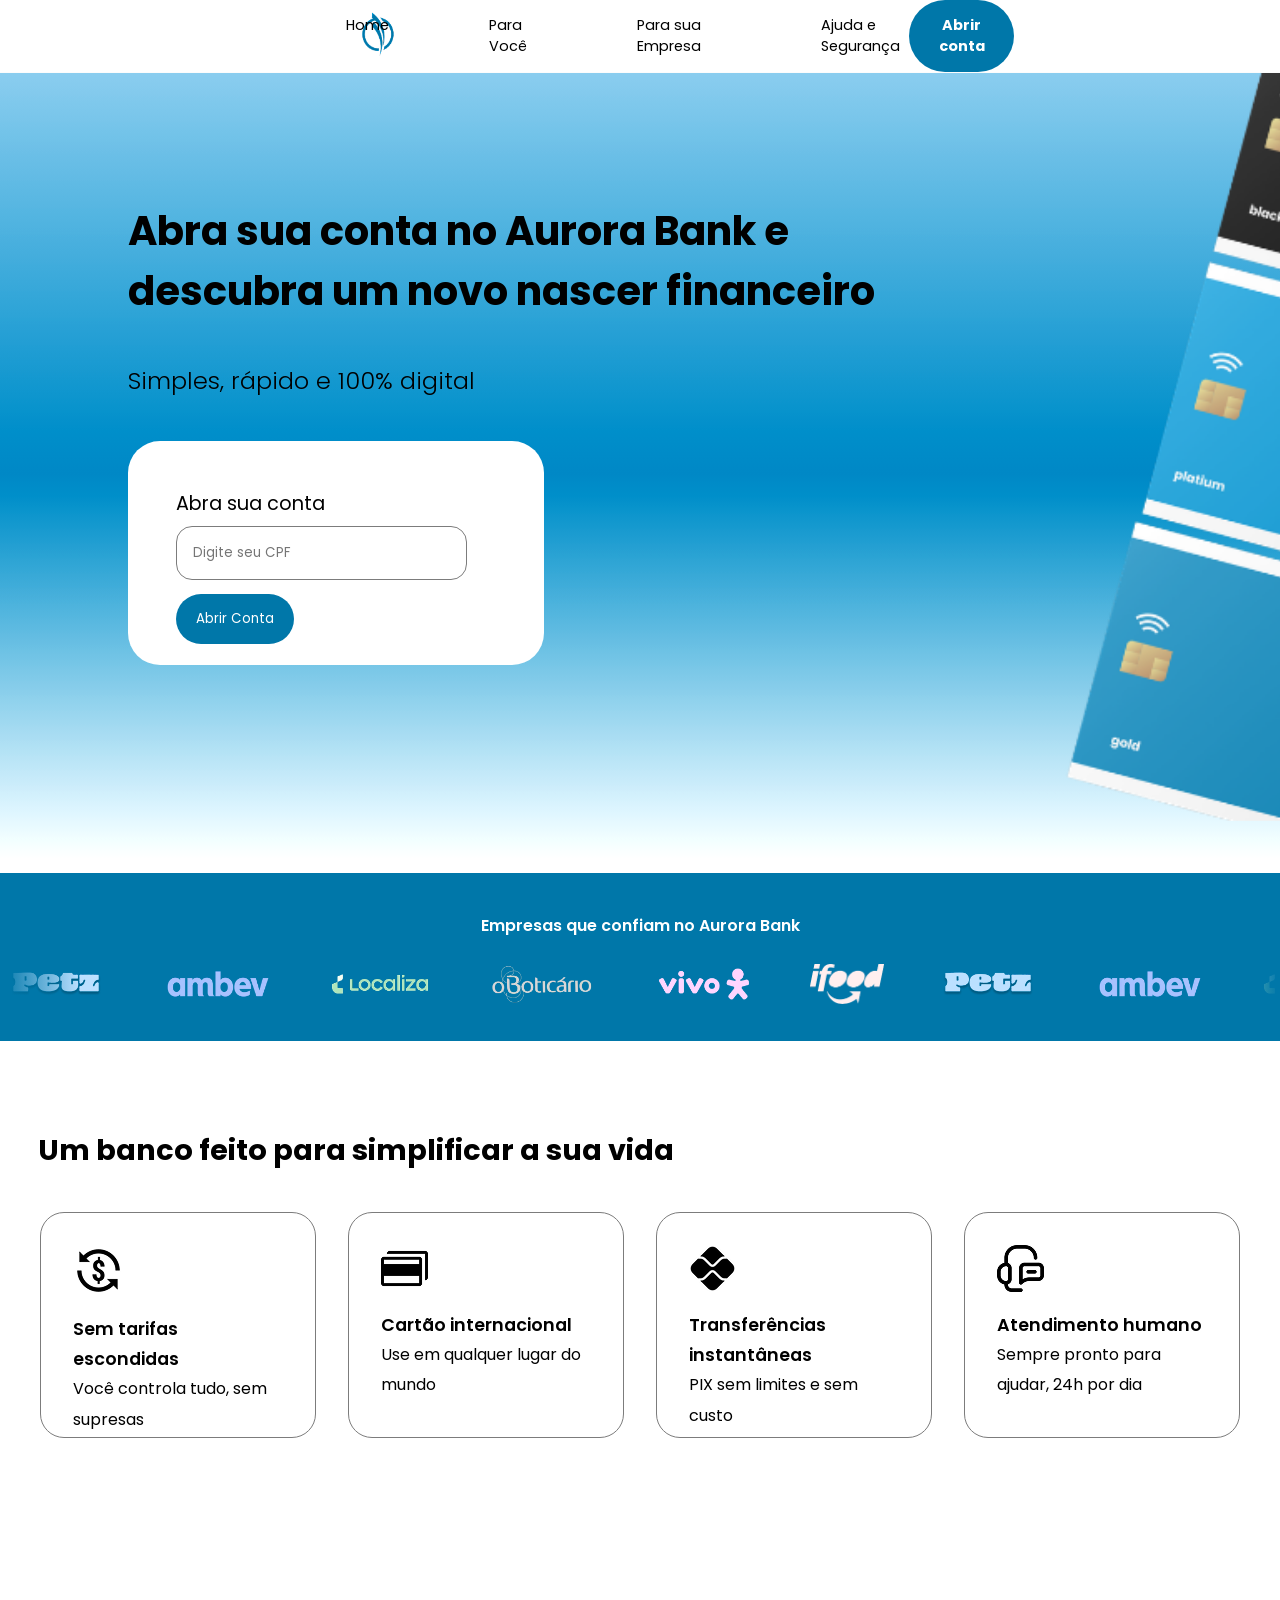
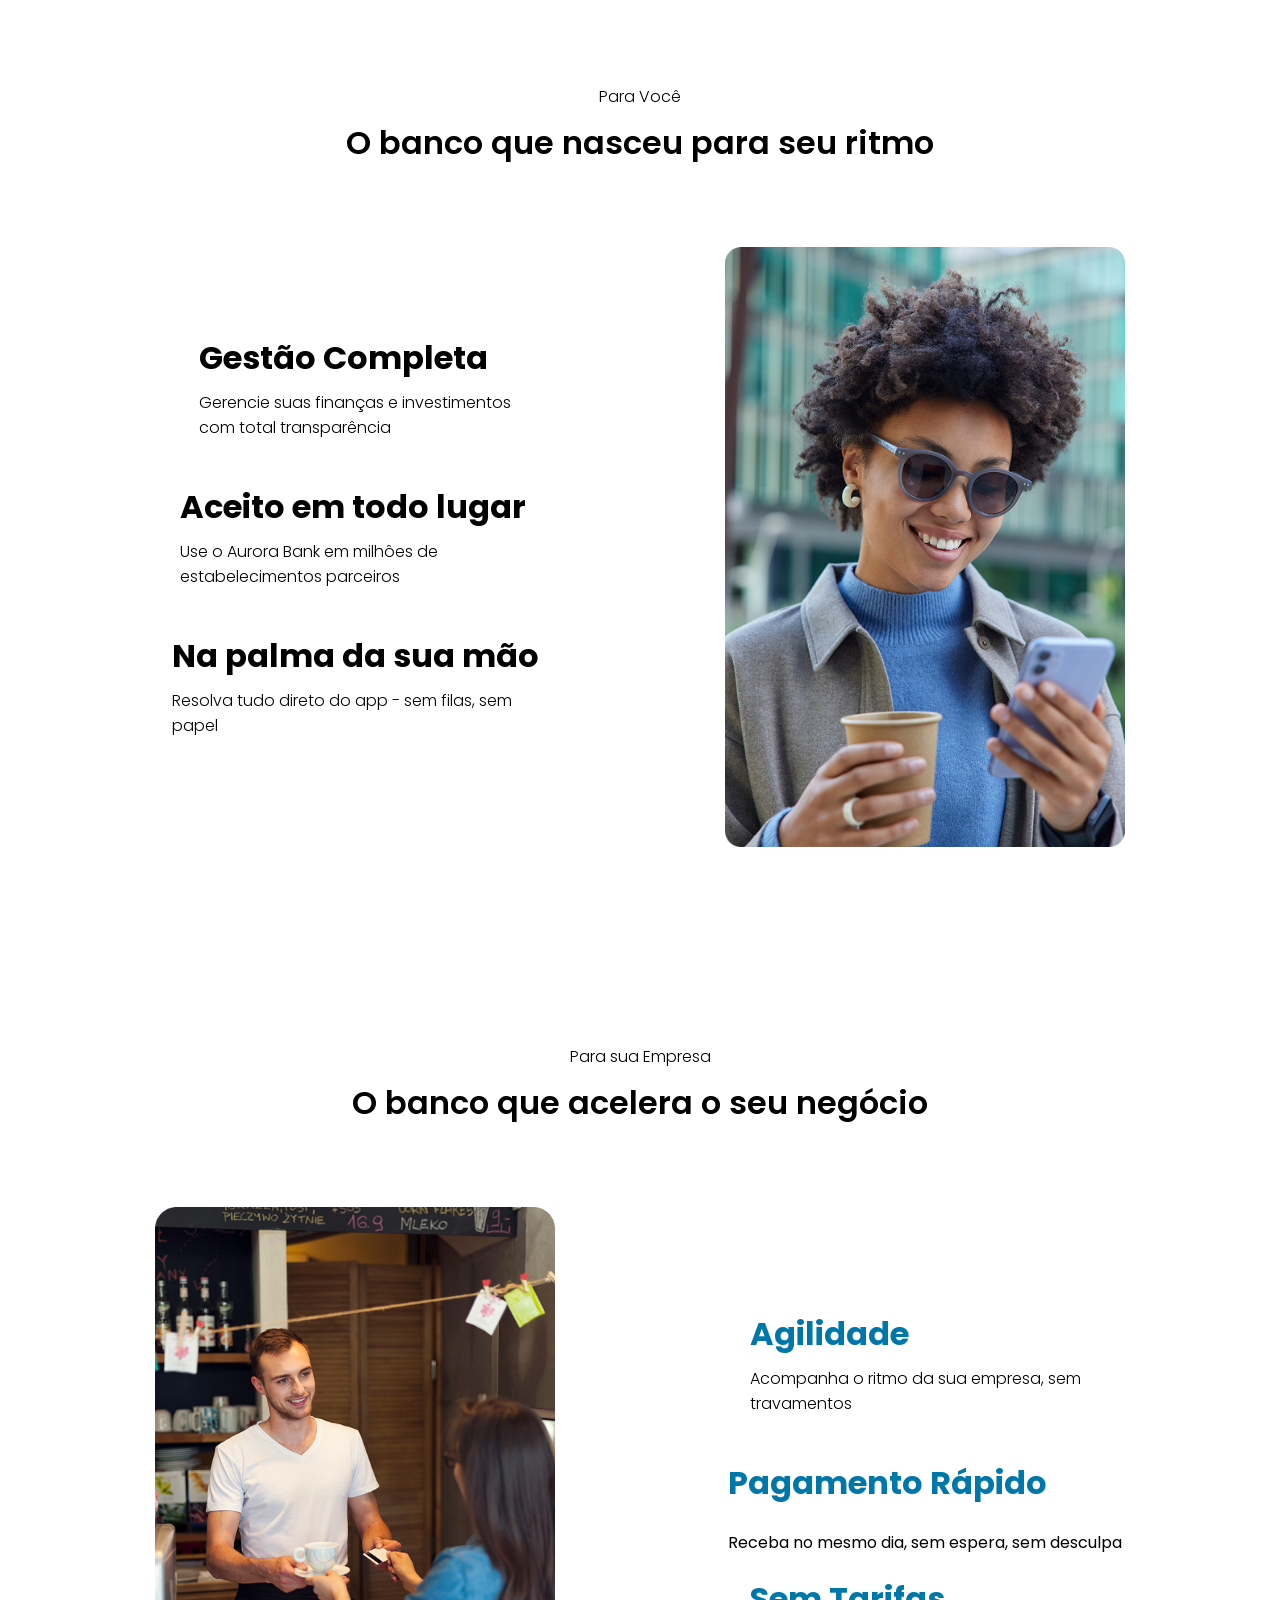
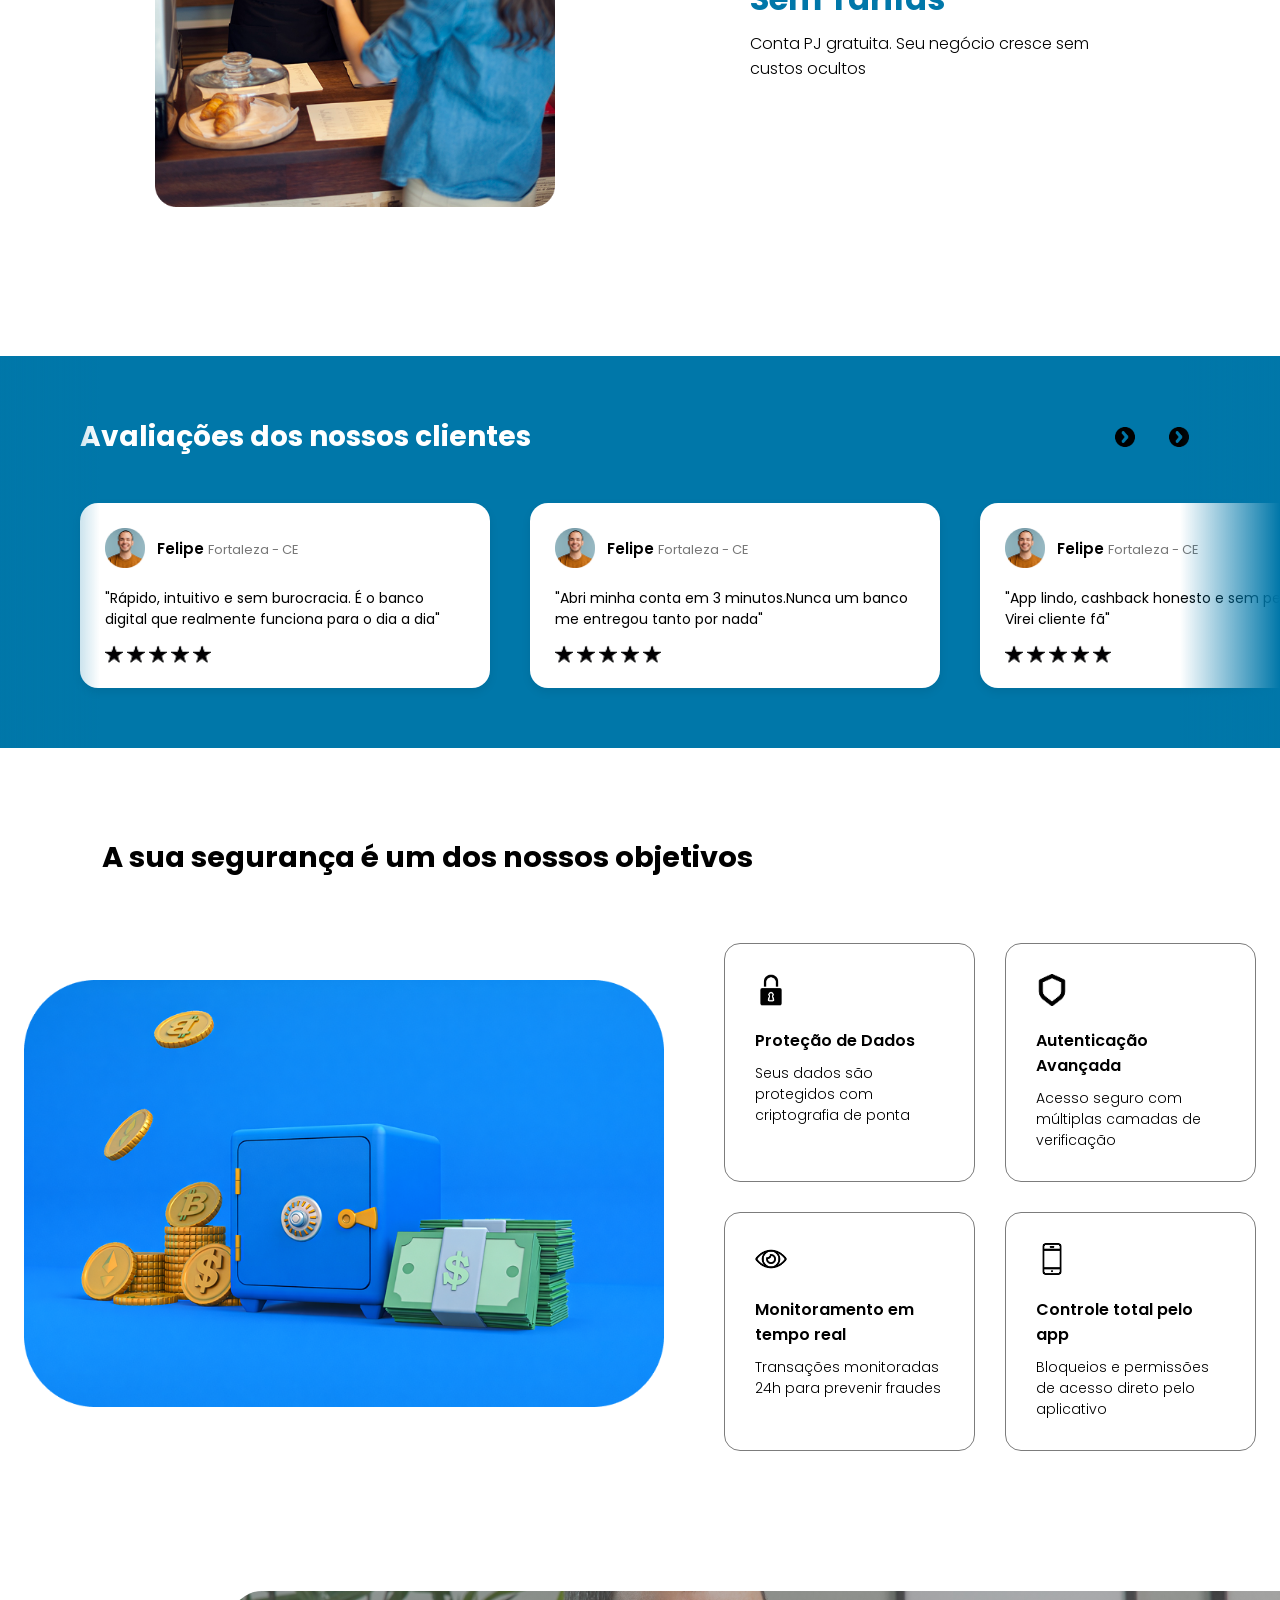
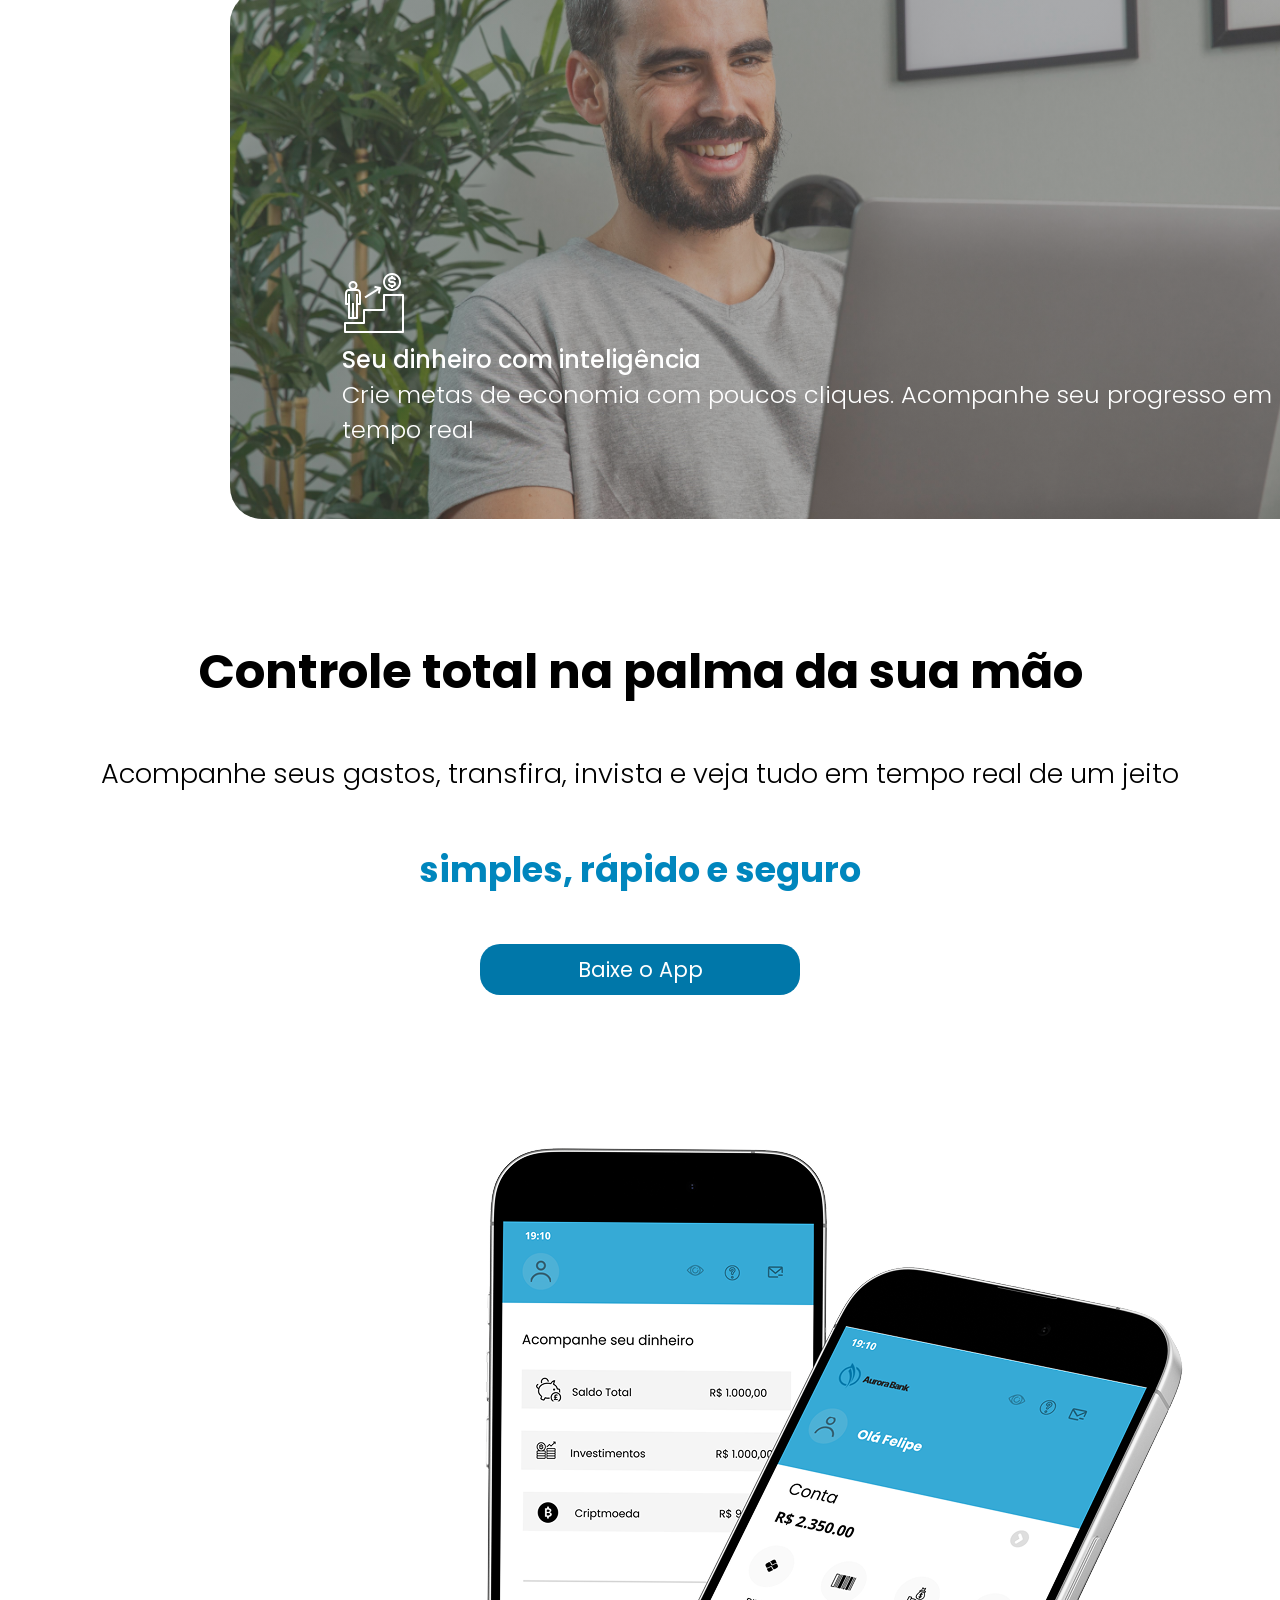
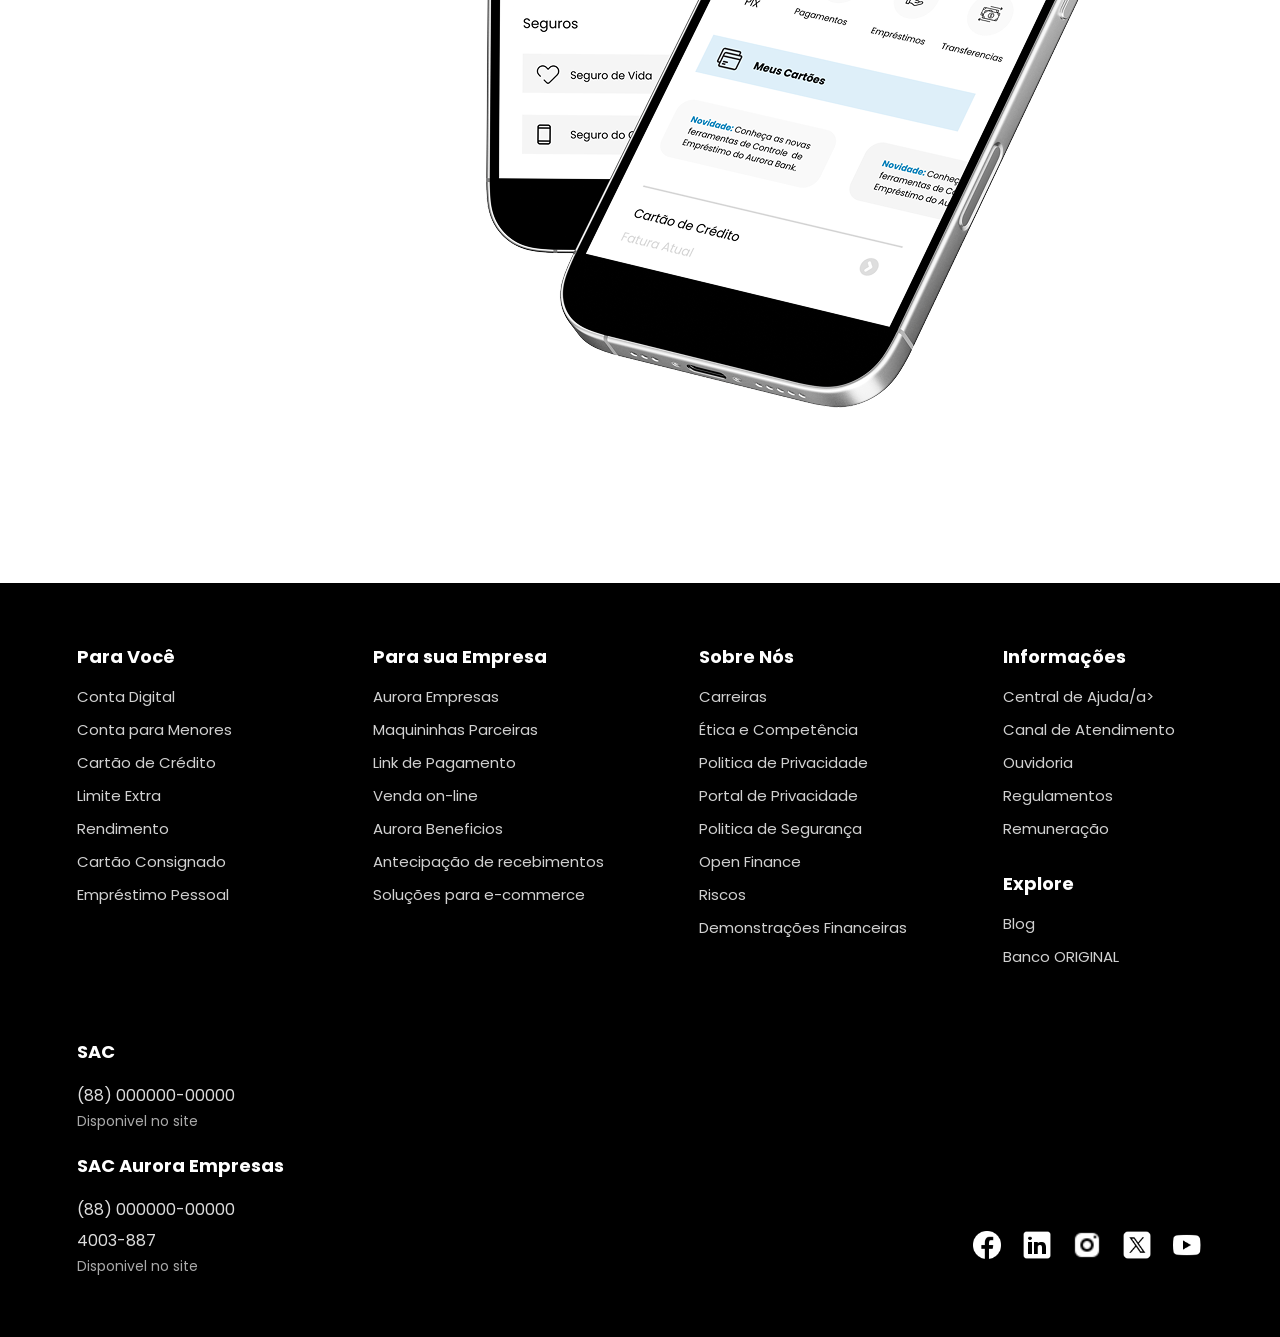
==== commit 132d28e9: "ajustes na imagem - section 01 - do home e do para voce - html e css" ====
--- a/index.html
+++ b/index.html
@@ -53,8 +53,9 @@
             <p>Abra sua conta</p>
             <input type="text" placeholder="Digite seu CPF">
             <button>Abrir Conta</button>
-
-        </div>
+        </div>
+
+        <img src="assets/images/Cartao-Home.png" id="imagem-section" alt="" srcset="">
     </section>
 
     <!--HTML - Section Empresas parceiras-->
--- a/assets/css/style.css
+++ b/assets/css/style.css
@@ -123,7 +123,7 @@
      content: "";
      position: absolute;
      inset: 0;
-     background: linear-gradient(var(--azul03), var(--azul02), var(--azul04));
+     background: linear-gradient(var(--azul04), var(--azul02), var(--branco));
      background-repeat: no-repeat;
      background-size: 100% 100%;
      background-position: 65% center;
@@ -144,6 +144,13 @@
     font-weight: 300;
     margin-left: 10%;
     line-height: 5;
+}
+
+#imagem-section{
+    position: relative;
+    width: 52rem;
+    z-index: 1;
+    transform: translate(900px, -676.2px);
 }
 
 .div-conta{
@@ -301,9 +308,6 @@
     font-size: 1rem;
 }
 
-#image-section{
-    width: 2.2rem;
-}
 
 #seta-section{
     width: 2,1rem;
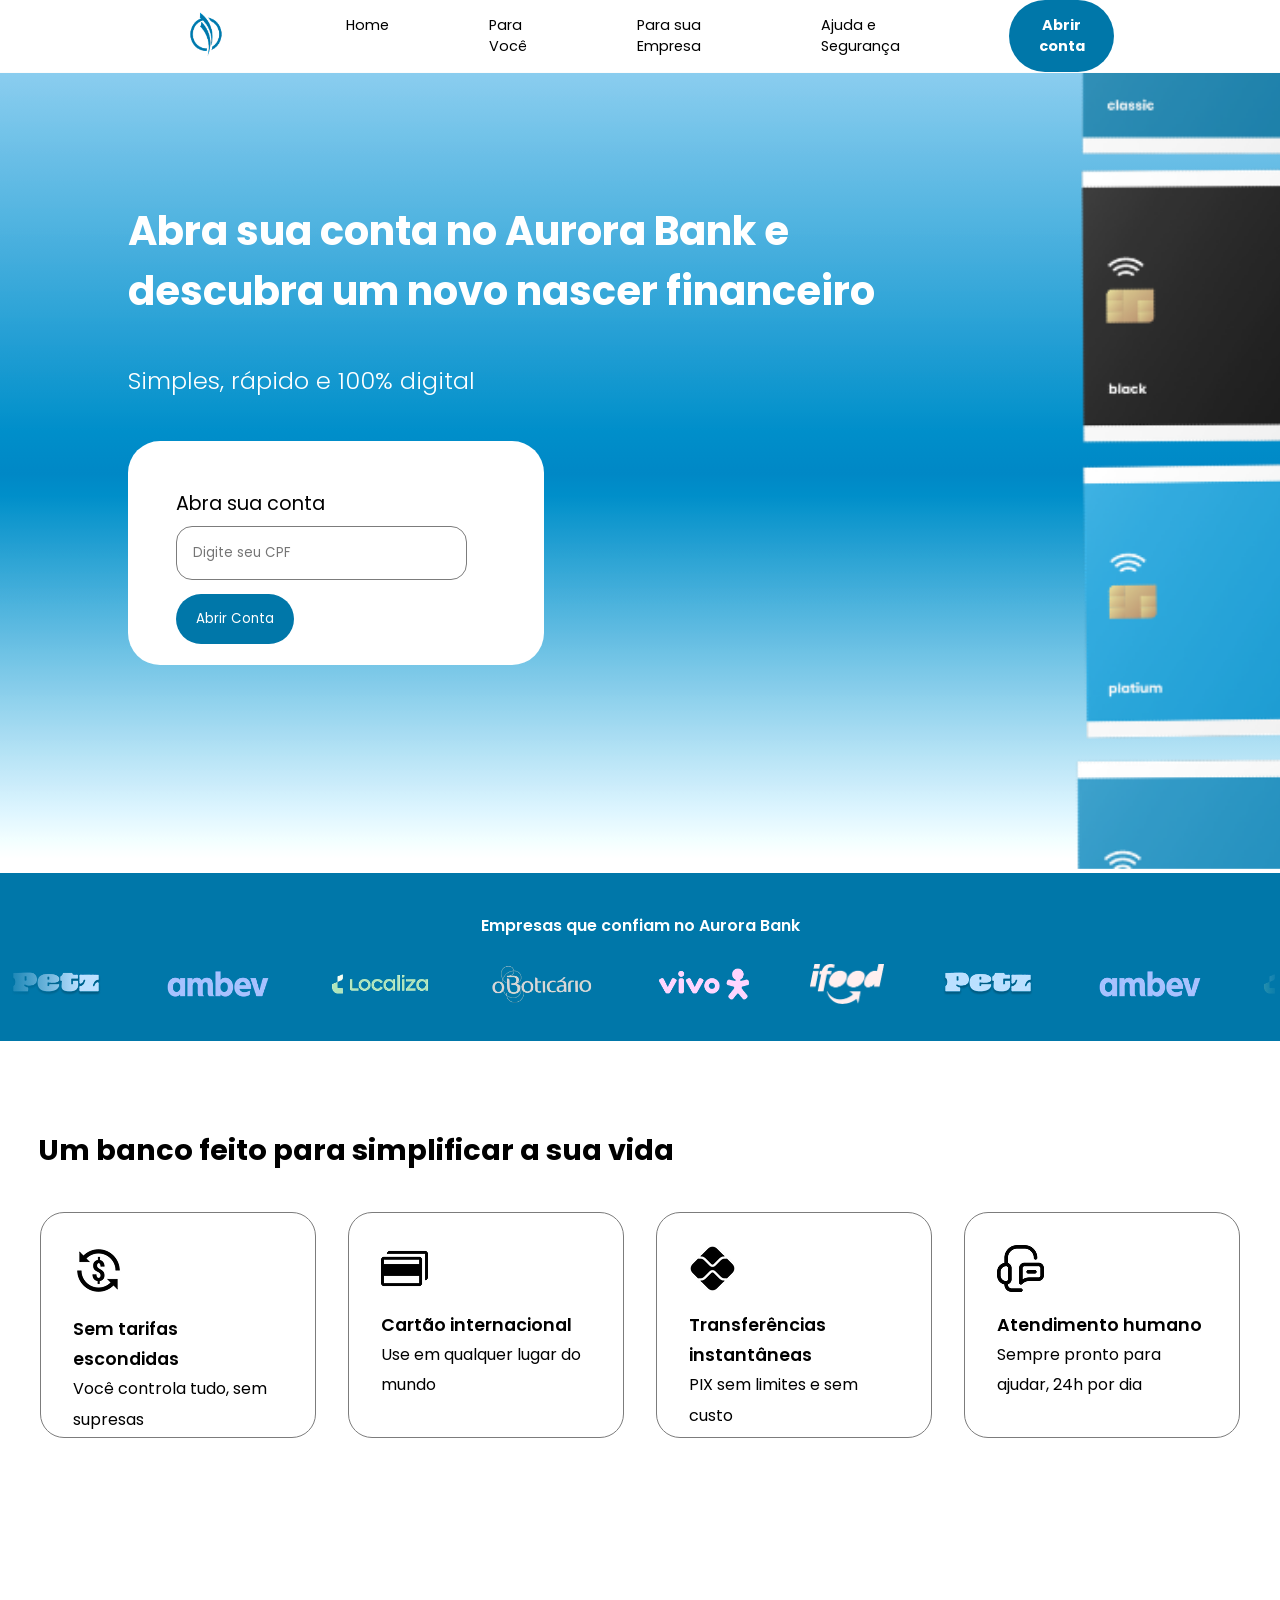
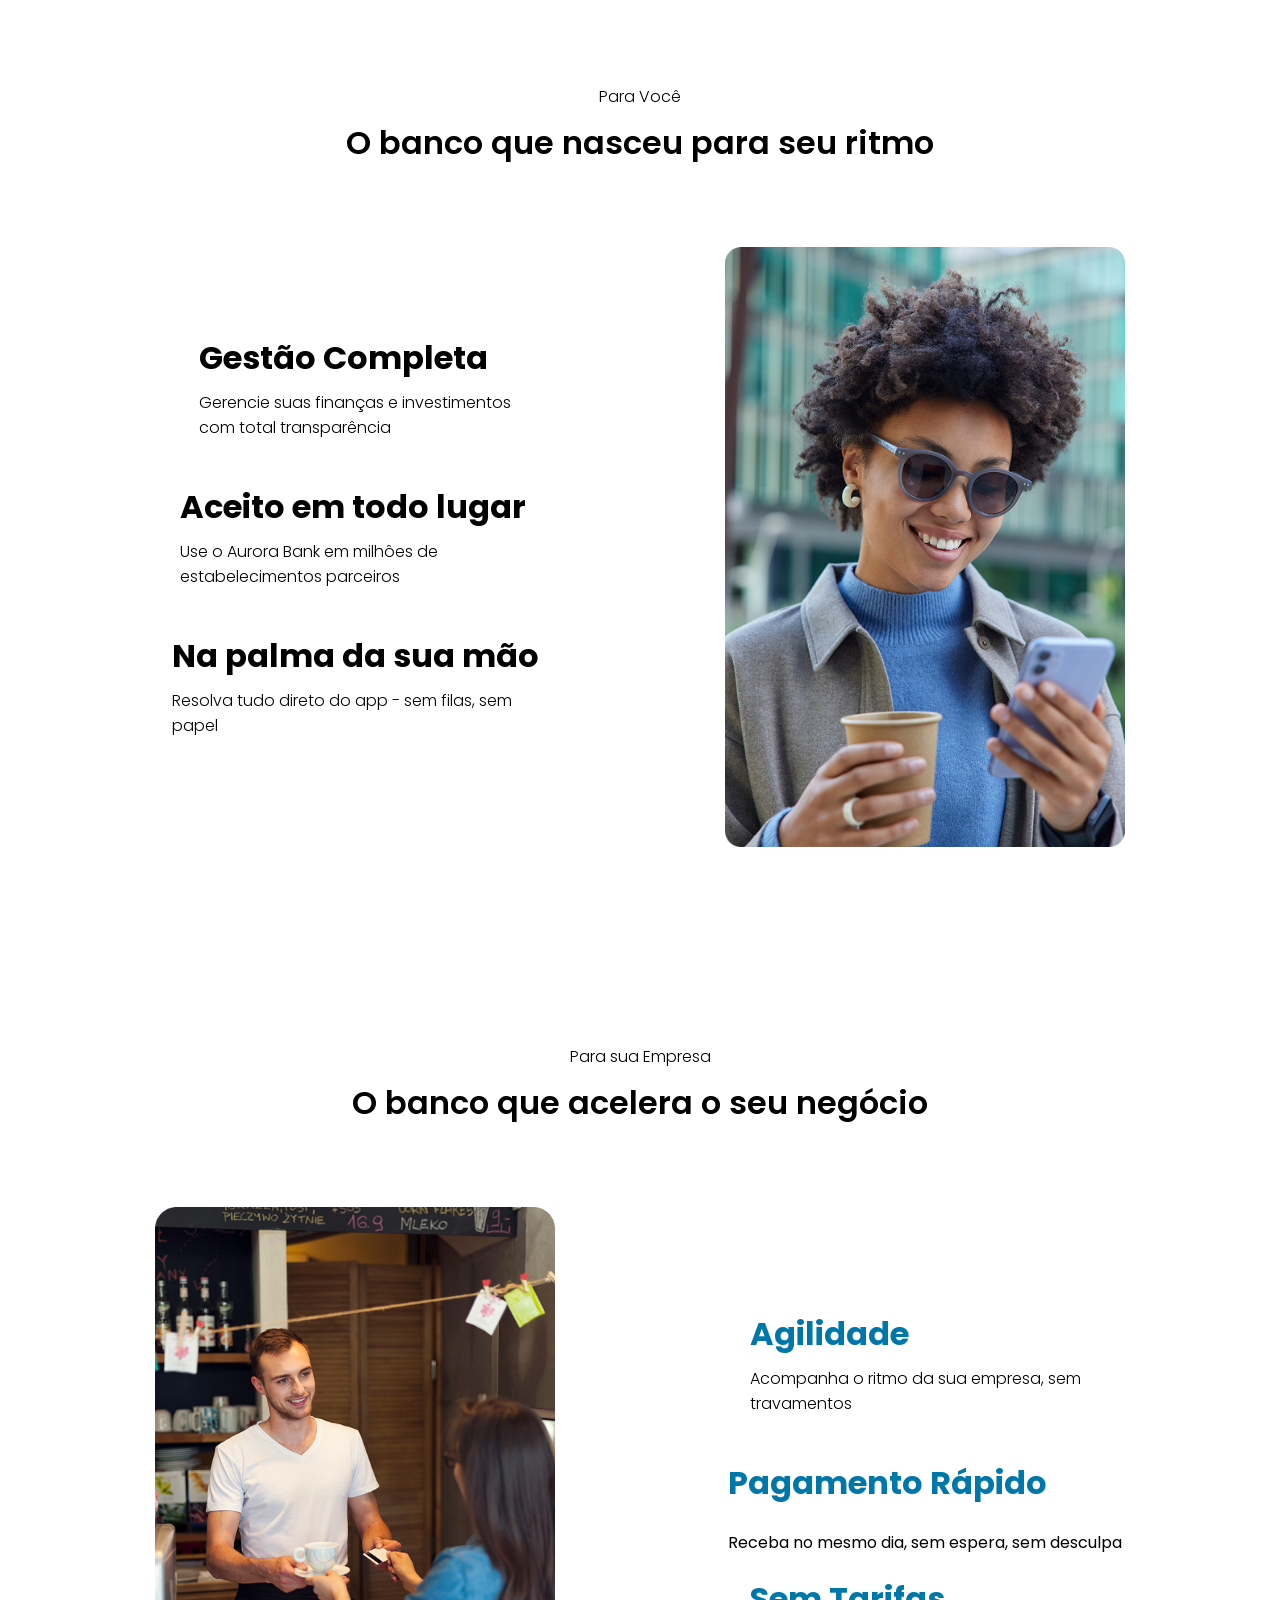
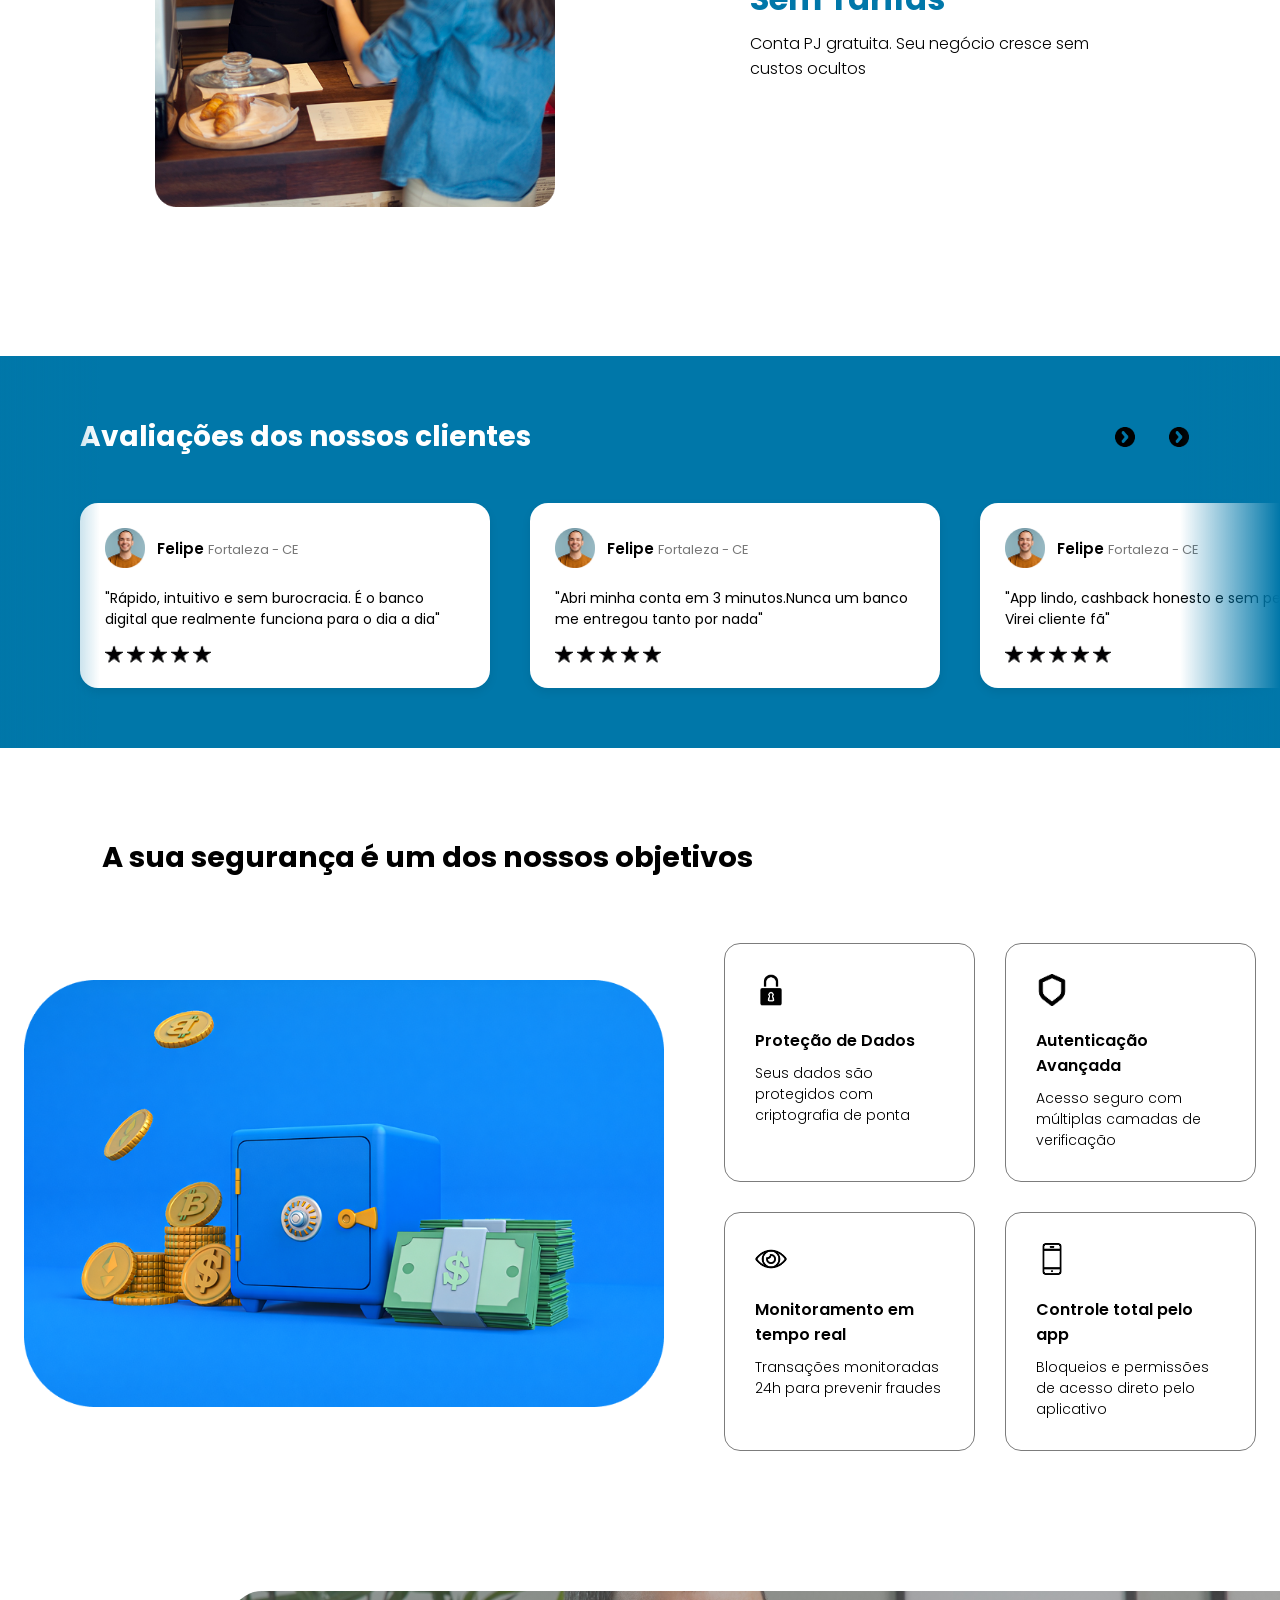
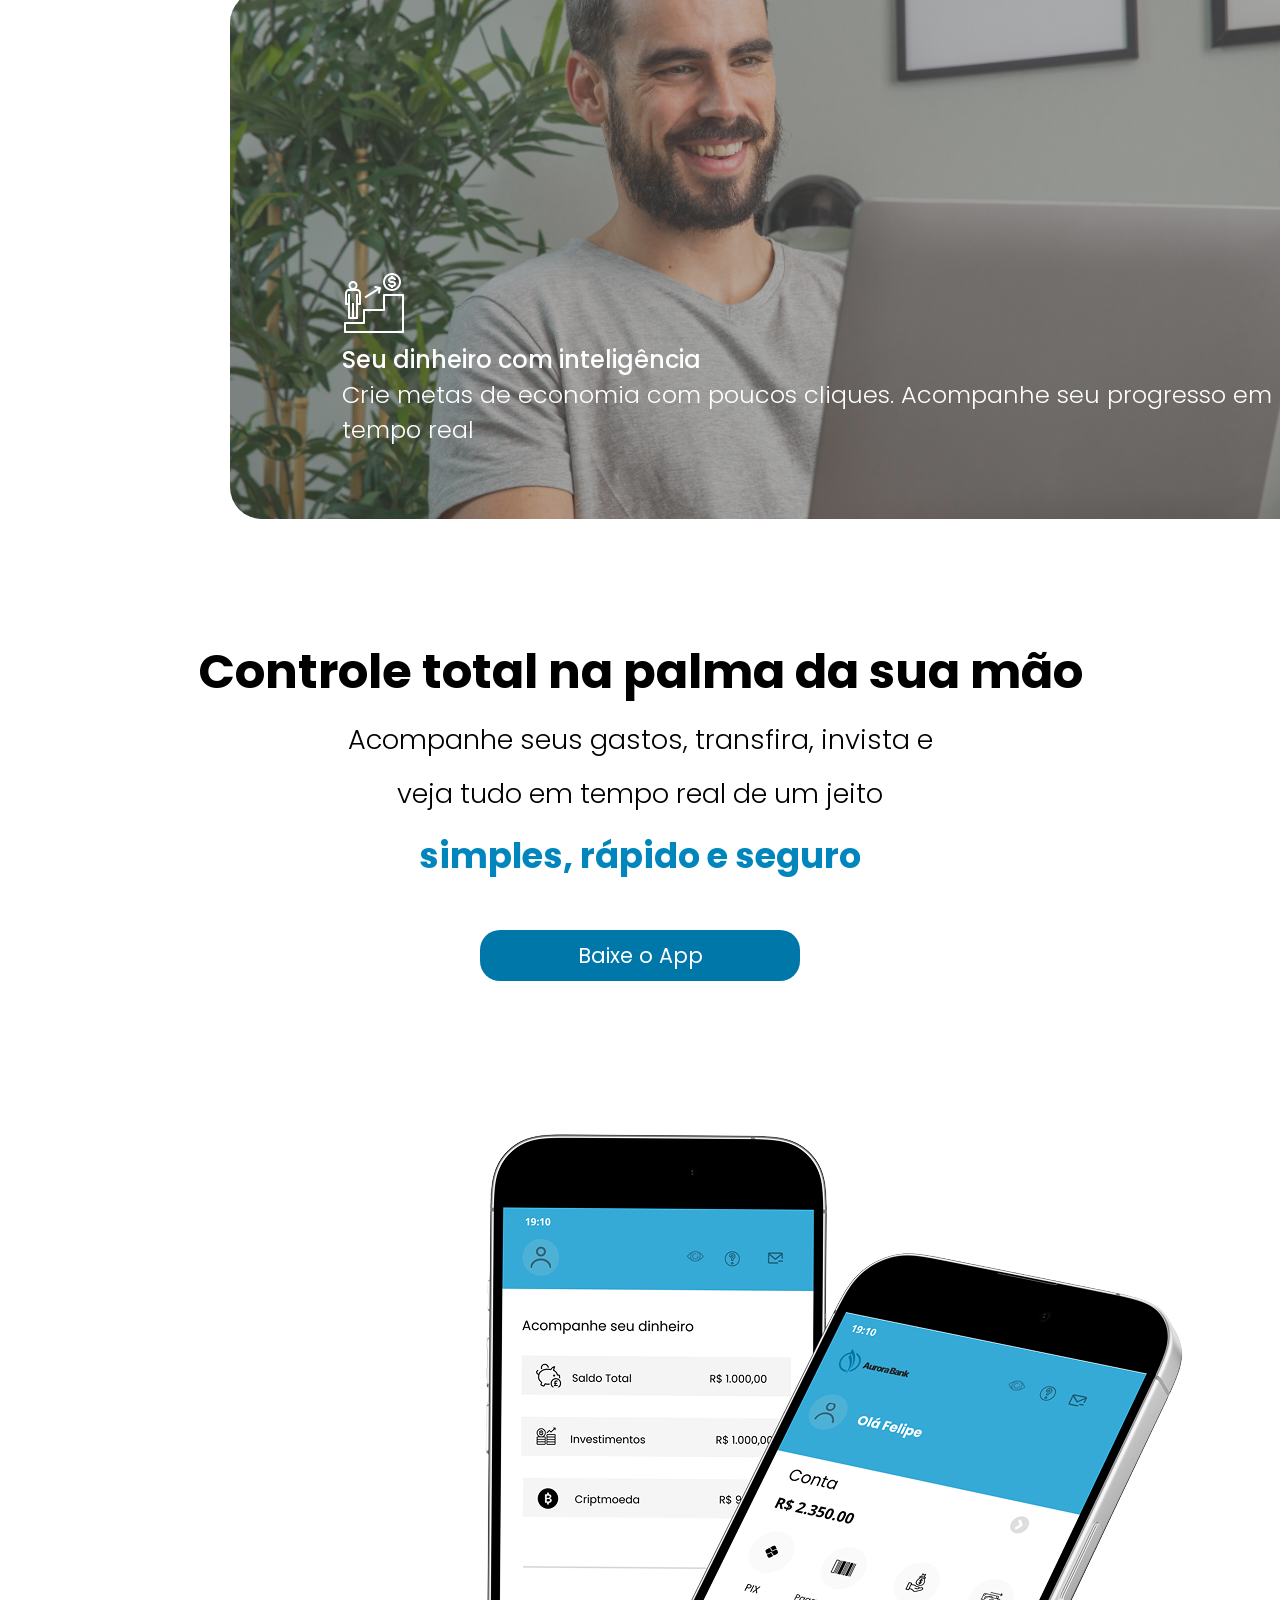
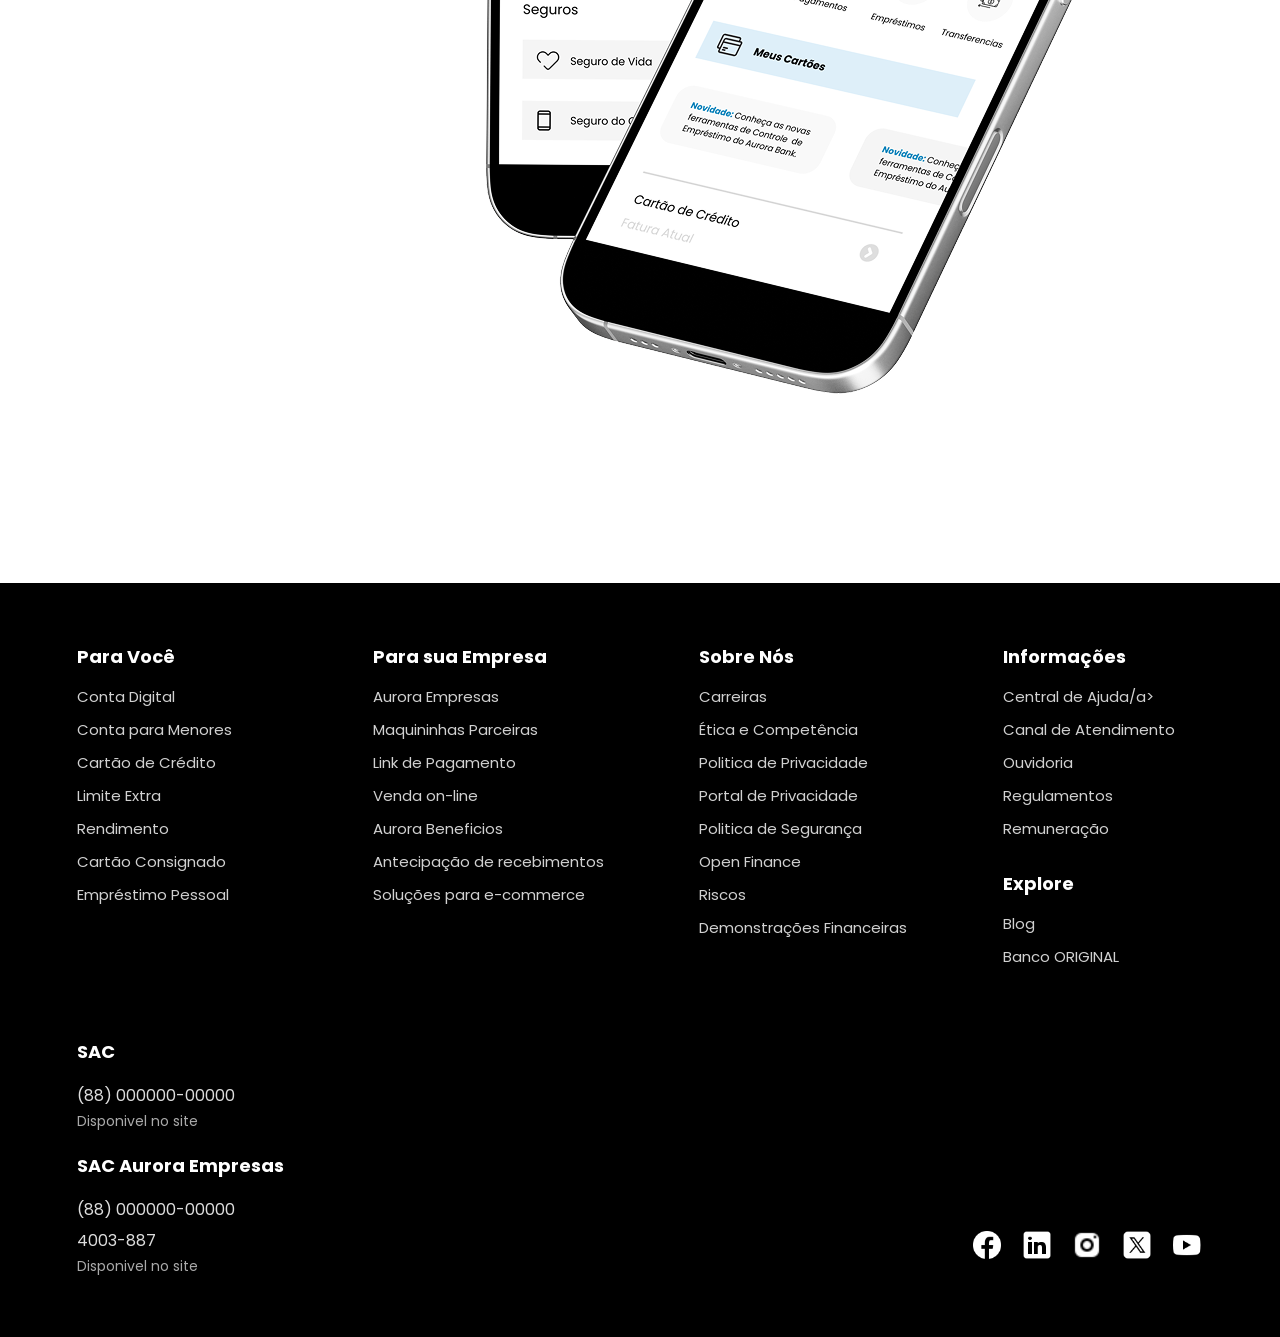
==== commit 00f1ec04: "finalização da resposvidade da secao de home - html e css" ====
--- a/index.html
+++ b/index.html
@@ -55,7 +55,7 @@
             <button>Abrir Conta</button>
         </div>
 
-        <img src="assets/images/Cartao-Home.png" id="imagem-section" alt="" srcset="">
+        <img src="assets/images/Cartao-Home2.png" id="imagem-section" alt="" srcset="">
     </section>
 
     <!--HTML - Section Empresas parceiras-->
@@ -377,7 +377,7 @@
     <section class="section07-app-aurora" id="app">
         <div class="app-frase">
         <h1>Controle total na palma da sua mão</h1>
-        <h2>Acompanhe seus gastos, transfira, invista e veja tudo em tempo real de um jeito</h2>
+        <h2>Acompanhe seus gastos, transfira, invista e <br>veja tudo em tempo real de um jeito</h2>
         <h3>simples, rápido e seguro</h3>
         <button>Baixe o App</button>
         </div>
--- a/assets/css/style.css
+++ b/assets/css/style.css
@@ -54,7 +54,7 @@
     margin-top: 1px;
     width: 80px;
     height: 80px;
-    margin-left: 90%;
+    transform: translateX(200px);
 }
 
 .nav-list{
@@ -89,6 +89,7 @@
     background-color: var(--azul01);
     padding: 15px 20px;
     border-radius: 40px;
+    transform: translateX(-200px);
     
 
 }
@@ -136,6 +137,7 @@
     margin-top: 10%;
     margin-left: 10%;
     font-size: 2.5rem;
+    color: var(--branco);
 }
 
 .section01-home h2{
@@ -144,6 +146,7 @@
     font-weight: 300;
     margin-left: 10%;
     line-height: 5;
+    color: var(--branco);
 }
 
 #imagem-section{
@@ -726,7 +729,7 @@
 .app-frase h2{
     font-size: 1.7rem;
     font-weight: 300;
-    line-height: 4.5;
+    line-height: 2;
 }
 
 .app-frase h3{
@@ -821,6 +824,22 @@
     opacity: 0.7;
 }
 
+/* Media Queries */
+
+@media screen and (max-width: 1500px){
+    .logo-bar{
+        transform: translateX(-300px);
+    }
+
+    .login-button{
+        transform: translateX(300px);
+    }
+
+    #imagem-section{
+        width: 55rem;
+    }
+}
+
 @media screen and (max-width: 1200px){
     .nav-bar{
         padding: 1.5rem 2rem;
@@ -835,11 +854,15 @@
         display: none;
     }
 
+    .logo-bar{
+        transform: translateX(-170px);
+    }
+
     .mobile-menu-icon{
         display: block;
         position: absolute;
         top: 1.5rem;
-        right: 7rem;
+        transform: translateX(1100px);
         z-index: 30;
     }
 
@@ -851,7 +874,7 @@
     }
 
     .login-button{
-        margin-right: 10rem;
+        transform: translateX(80px);
     }
 
     .mobile-menu{
@@ -892,9 +915,26 @@
 
     .section01-home{
         position: relative;
-    }
-
-    
+        height: 50rem;
+    }
+
+    .section01-home h1{
+        z-index: 999;
+    }
+
+    .section01-home h2{
+        z-index: 999;
+    }
+
+    #imagem-section{
+       width: 51rem;
+        transform: translate(450px, -590px);
+        
+    }
+
+    .div-conta{
+        z-index: 999;
+    }
 
     .section06-seguranca{
         height: 60rem;
@@ -926,15 +966,283 @@
     }
 }
 
-@media screen and (max-width:1090px){
-    .container-section{
-        width: 60rem;
+@media screen and (max-width: 850px){
+    .mobile-menu-icon{
+        transform: translateX(750px);
+    }
+
+    .section01-home{
+        height: 73rem;
     }
 
     #imagem-section{
+        width: 40rem;
+        transform: translate(150px, 2px);
+    }
+
+    .section03-para-você{
+        height: 30rem;
+    }
+
+    #title-section03{
+        text-align: center;
+
+    }
+
+    .div-conta{
+        margin-left: 25%;
+    }
+
+
+    .cards-beneficios{
+        width: 12rem;
+    }
+
+    .section06-seguranca{
+        height: 65rem;
+    }
+
+    .div-compras{
+        width: 40rem;
+        height: 25rem;
+        margin-left: 13%;
+    }
+
+    .section-compras{
+        height: 35rem;
+    }
+
+    .app-frase h1{
+        font-size: 2rem;
+    }
+
+    .app-frase h2{
+        font-size: 1.2rem;
+    }
+
+    .app-frase h3{
+        font-size: 1.5rem;
+    }
+
+    .section07-app-aurora{
+        height: 80rem;
+    }
+
+    .section07-app-aurora img{
+        width: 47rem;
+        margin-left: 9%;
+    }
+}
+
+@media screen and (max-width: 550px){
+    .mobile-menu-icon{
+        transform: translateX(450px);
+    }
+
+    .section01-home{
+        height: 80rem;
+    }
+
+    #imagem-section{
+        transform: translate(-15px);
+    }
+
+    .div-conta{
+        margin-left: 10%;
+    }
+
+    .section03-para-você{
+        height: 35rem;
+    }
+
+    .cards-beneficios{
+        height: 12rem;
+    }
+
+    .section04-dia-a-dia{
+        height: 75rem;
+    }
+
+    .content{
+        display: flex;
+        flex-direction: column;
+    }
+
+    .section05-empreendedor{
+        height: 80rem;
+    }
+
+    .content-e{
+        display: flex;
+        flex-direction: column;
+    }
+
+    .content-seguranca{
+        display: flex;
+        flex-direction: column;
+    }
+
+    .div-left-seguranca img{
+        width: 28rem;
+    }
+
+    .div-compras{
         width: 30rem;
-    }
-}
-
-
-
+        margin-left: 6%;
+    }
+
+    .section07-app-aurora{
+        height: 60rem;
+    }
+
+    .section07-app-aurora img{
+        width: 30rem;
+        margin-left: 8%;
+    }
+
+    .app-frase h1{
+        font-size: 1.5rem;
+    }
+
+    .app-frase h2{
+        font-size: 1.1rem;
+        line-height: 2;
+    }
+}
+
+
+@media screen and (max-width: 400px){
+    .logo-bar{
+       transform: translateX(-220px);
+    }
+
+    .login-button{
+        transform: translateX(140px);
+    }
+
+    .mobile-menu-icon{
+        transform: translateX(330px);
+    }
+
+    .section01-home{
+        height: 75rem;
+    }
+
+    .section01-home h1{
+        font-size: 2rem;
+        margin-top: 15%;
+    }
+
+    .section01-home h2{
+        font-size: 1.2rem;
+    }
+
+    .div-conta{
+        width: 14rem;
+    }
+
+    .div-conta p{
+        margin-left: -8%;
+    }
+
+    .div-conta input{
+        width: 13rem;
+        margin-left: -8%;
+    }
+
+    .div-conta button{
+        margin-left: -8%;
+    }
+
+    #imagem-section{
+        transform: translate(-80px);
+    }
+
+    .section03-para-você{
+        height: 80rem;
+    }
+
+    .section04-dia-a-dia{
+        height: 83rem;
+    }
+
+    .section04-dia-a-dia img{
+        width: 14rem;
+    }
+
+    .section05-empreendedor img{
+         width: 14rem;
+    }
+
+    .header-area h2{
+        font-size: 1.3rem;
+        transform: translateX(-20px);
+    }
+
+    .arrow{
+        transform: translateX(50px);
+    }
+
+    .section06-seguranca{
+        height: 80rem;
+    }
+
+    .div-left-seguranca img{
+        width: 20rem;
+
+    }
+
+    .div-right-seguranca{
+        display: flex;
+        flex-direction: column;
+    }
+
+    .div-compras{
+        height: 30rem;
+        width: 21rem;
+    }
+
+    .div-compras img{
+        margin-top: 70%;
+    }
+
+    .div-compras h1{
+        font-size: 1.3rem;
+    }
+
+    .div-compras h2{
+        font-size: 1.1rem;
+    }
+
+    .section07-app-aurora{
+       height: 53rem;
+    }
+
+    .app-frase h1{
+        font-size: 1.1rem;
+    }
+
+    .app-frase h2{
+        font-size: 0.9rem;
+    }
+
+    .app-frase h3{
+        font-size: 1.2rem;
+    }
+
+    .app-frase button{
+        width: 12rem;
+        font-size: 1rem;
+    }
+
+    .section07-app-aurora img{
+       transform: translateX(-30px);
+       width: 25rem;
+
+    }
+
+
+
+    
+}
+
